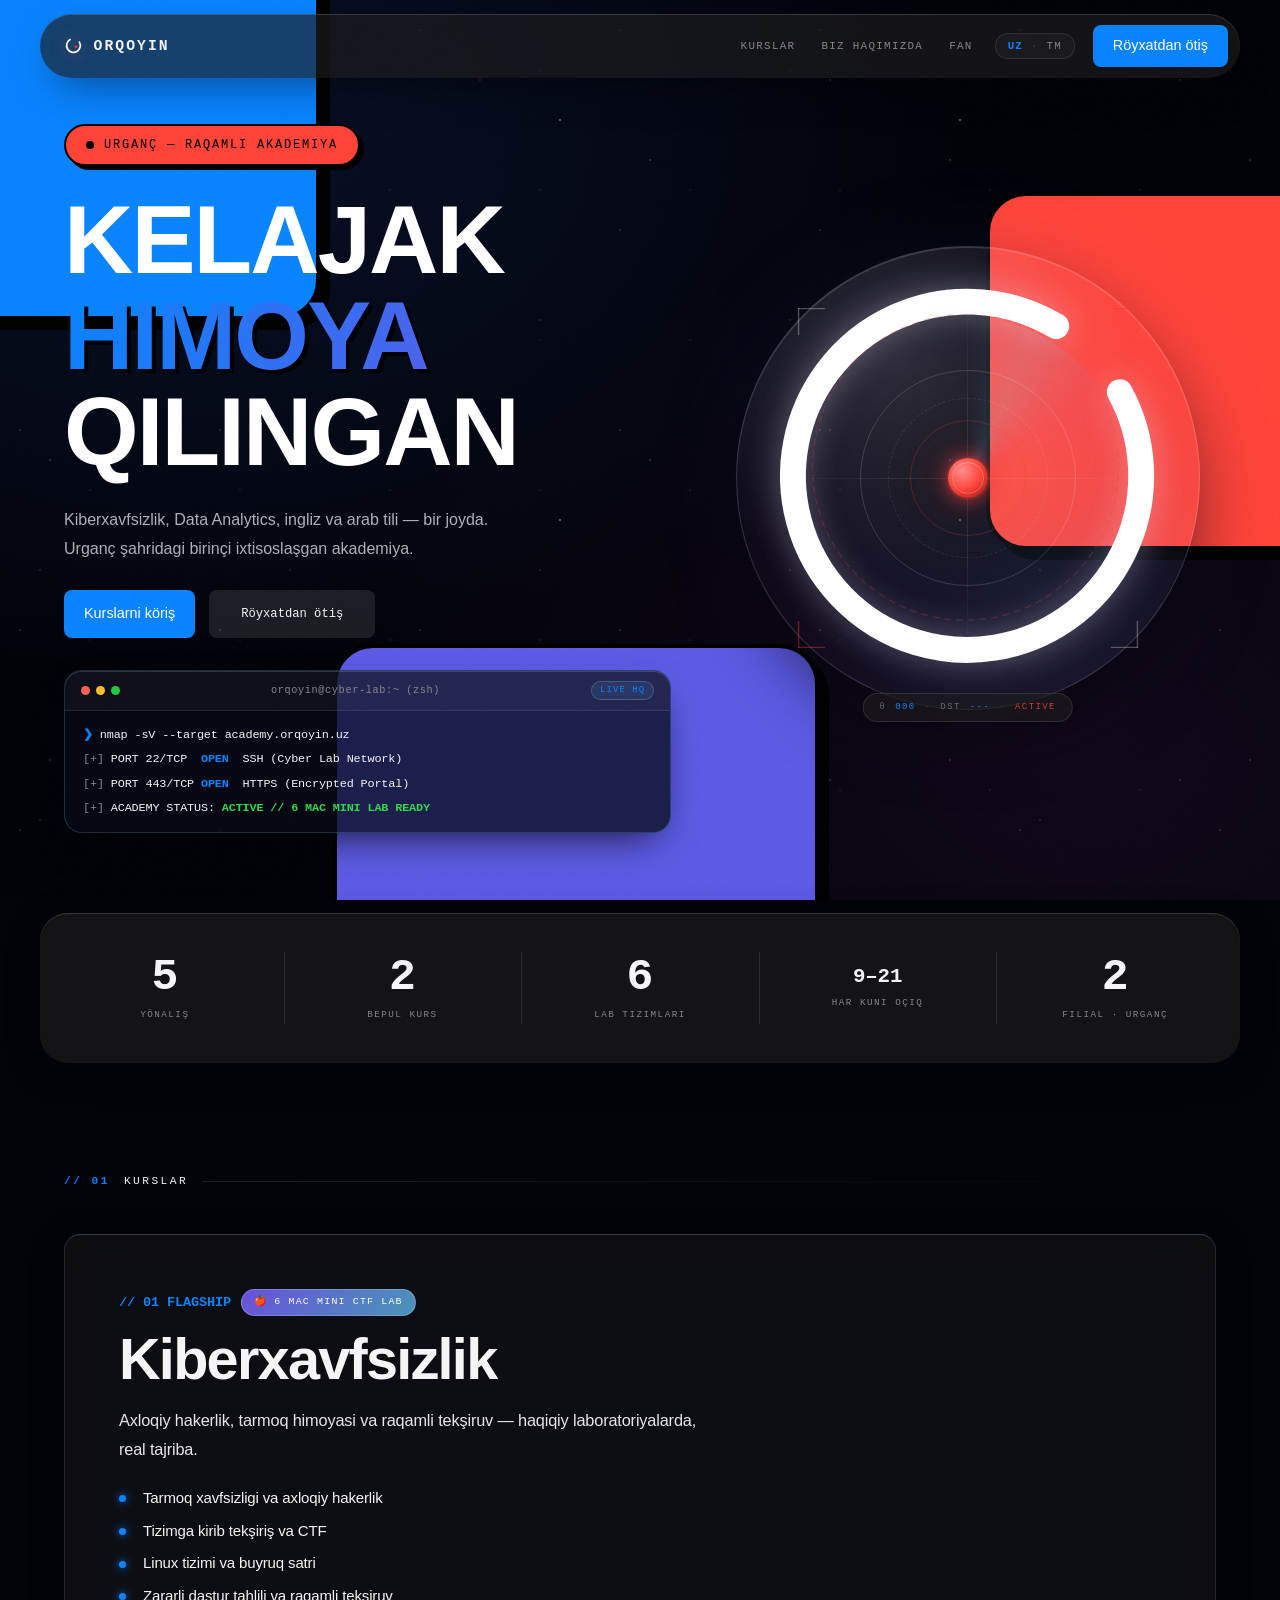
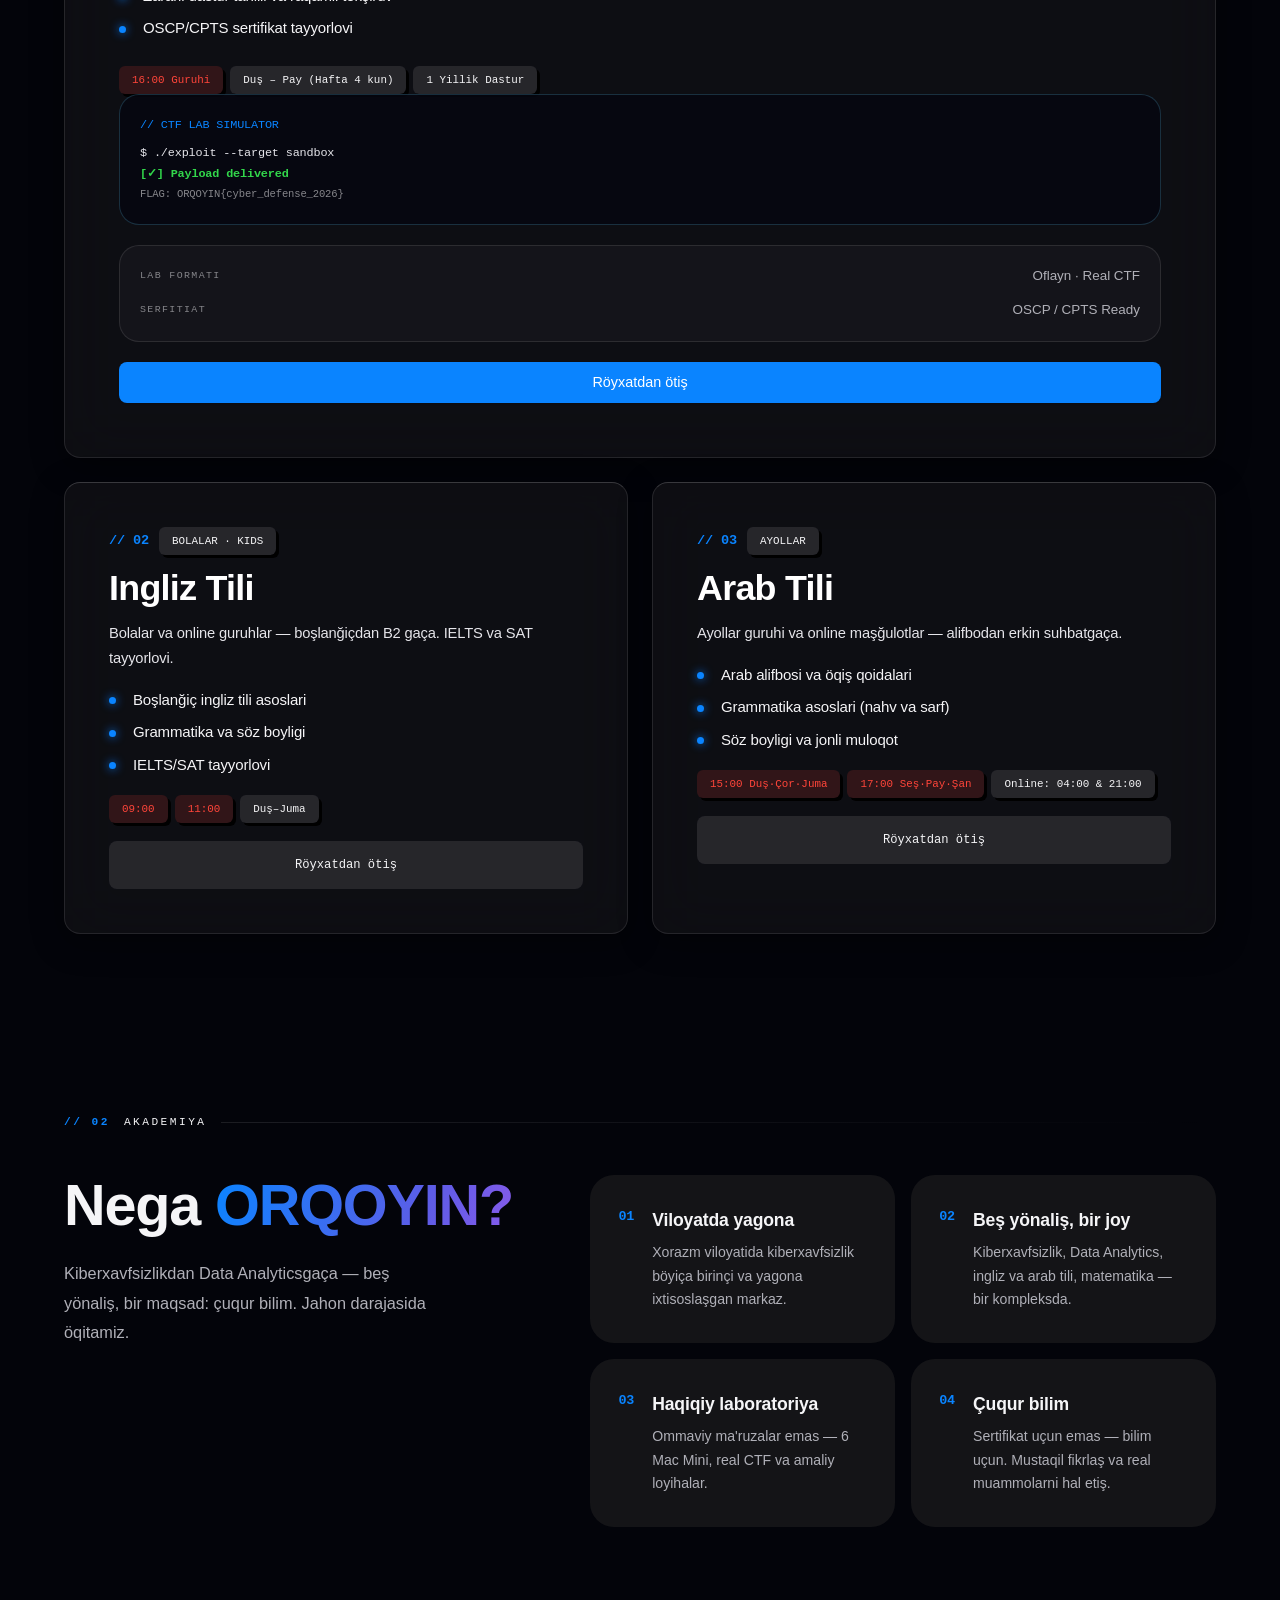
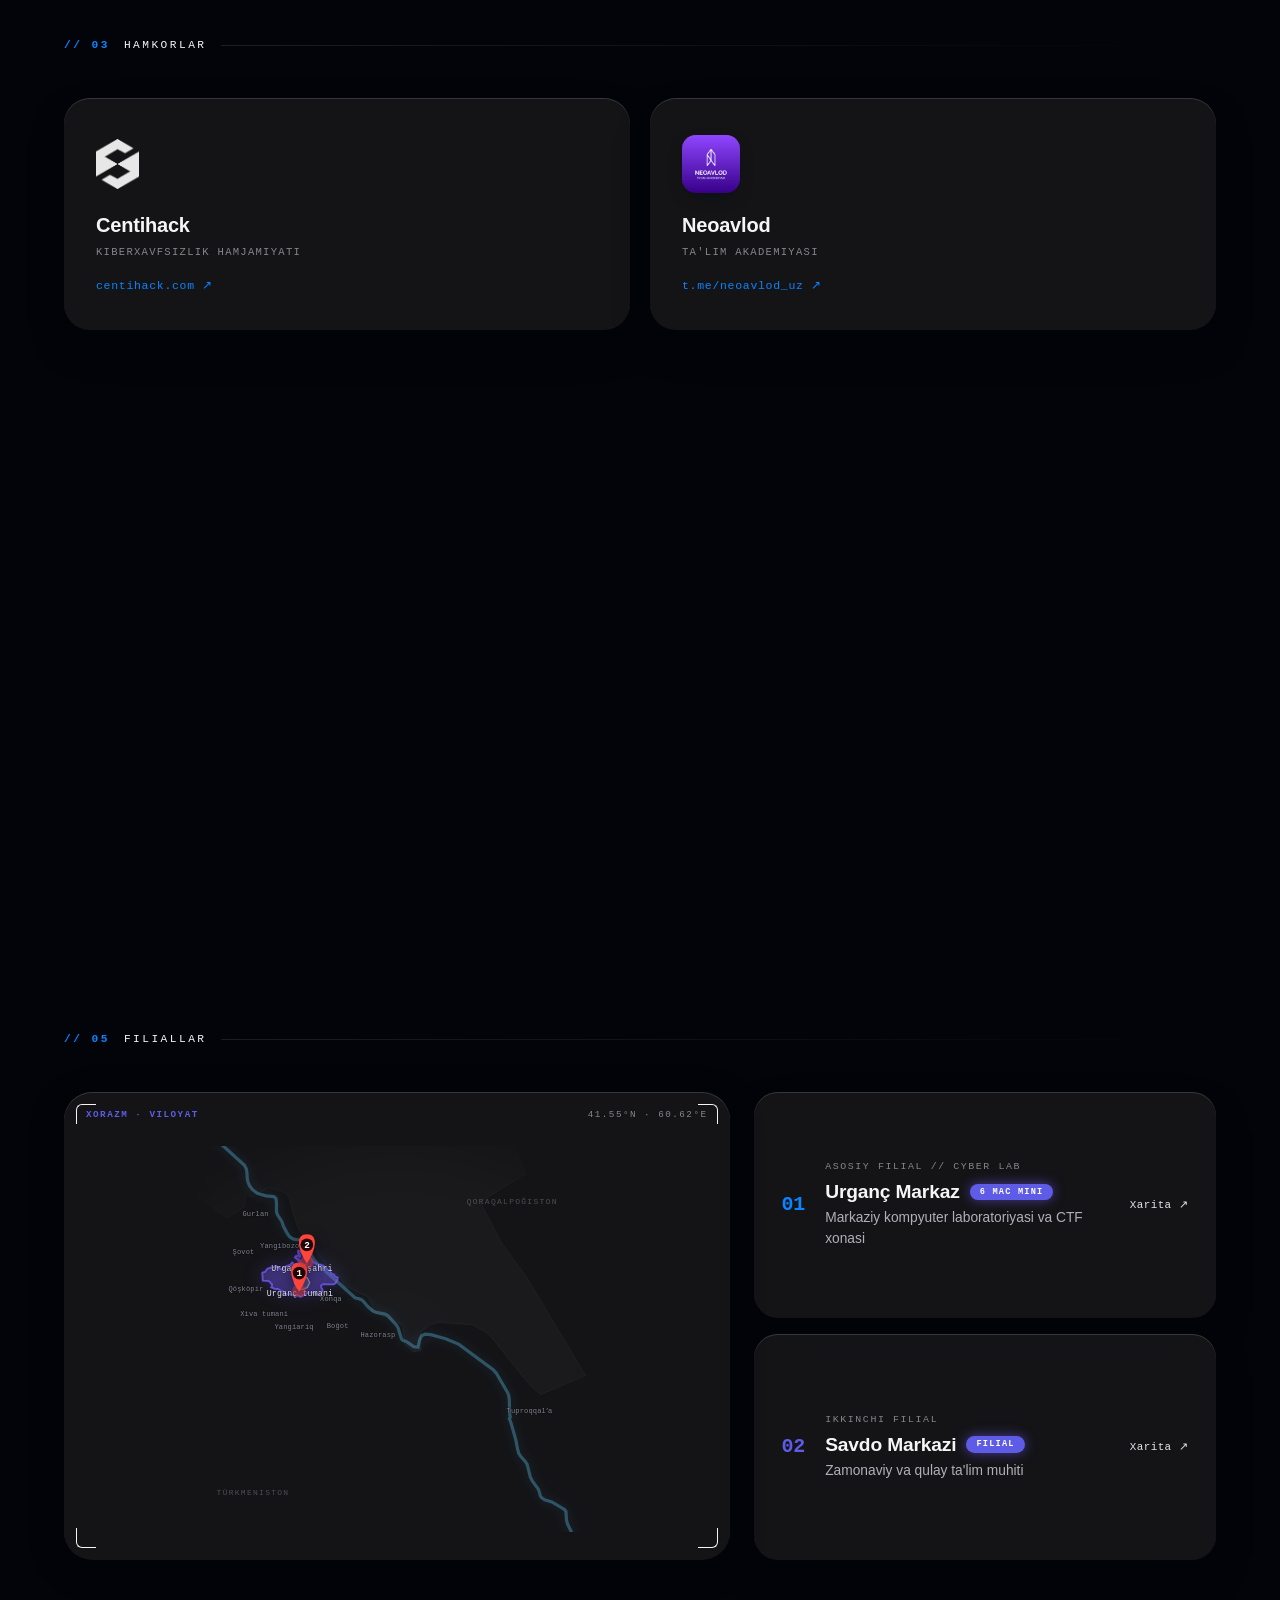
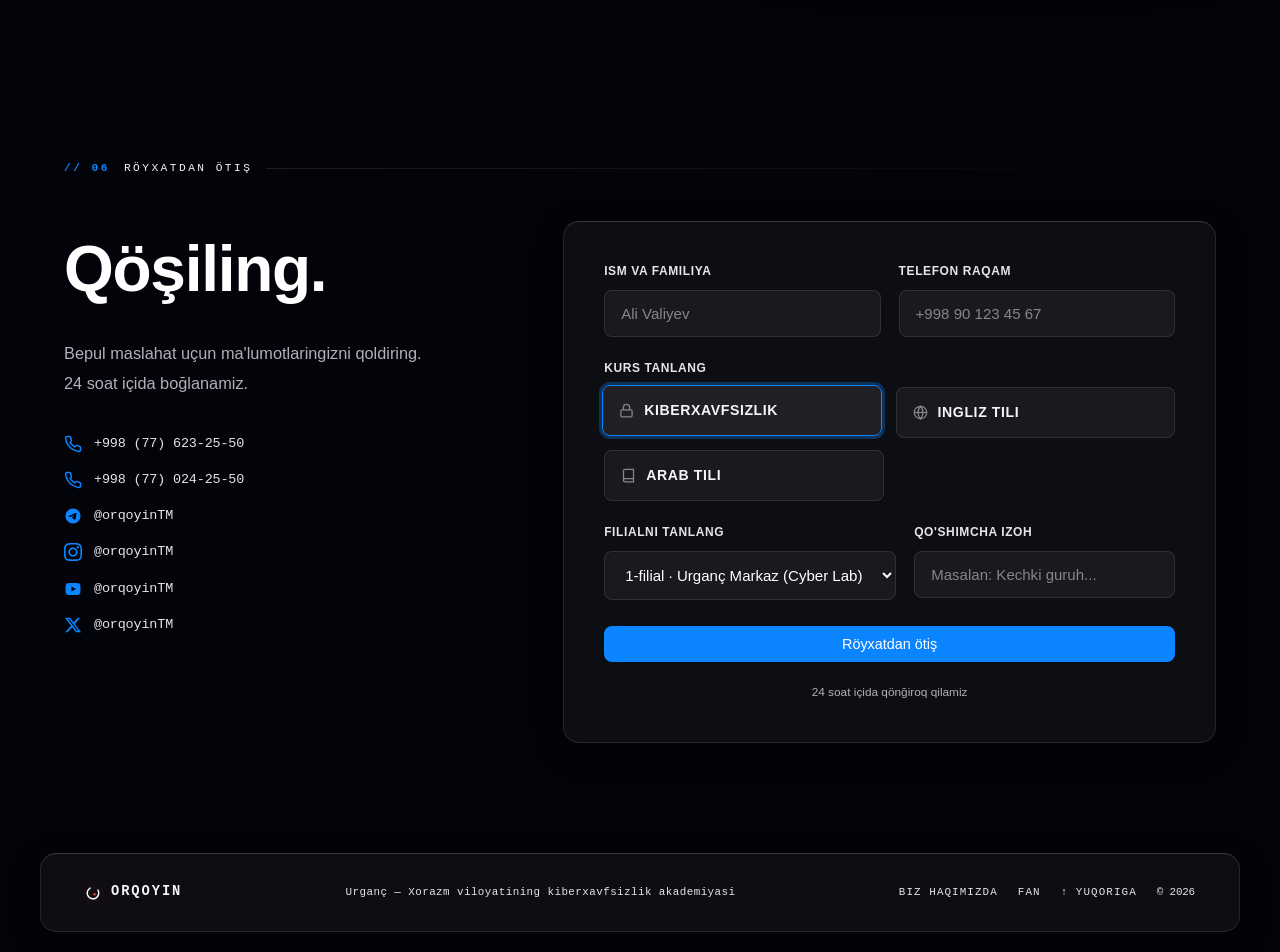
==== index.html @ 94c91b32 "feat(ui): add high-res real astronomy background, enhance global text contrast and glass opacity for" ====
<!DOCTYPE html>
<html lang="uz" data-lang="uz">
<head>
    <meta charset="UTF-8">
    <meta name="viewport" content="width=device-width, initial-scale=1.0">
    <title>ORQOYIN — Urganç Akademiyasi: Kiberxavfsizlik, Ingliz & Arab tili</title>
    <meta name="description" content="Kiberxavfsizlik, ingliz va arab tili — Urganç şahridagi birinçi ixtisoslaşgan akademiya.">
    <meta name="theme-color" content="#050711">
    <meta property="og:title" content="ORQOYIN — Urganç Akademiyasi">
    <meta property="og:description" content="Kiberxavfsizlik, ingliz va arab tili — bir joyda.">
    <meta property="og:type" content="website">
    <link rel="icon" href="favicon.svg?v=20260718" type="image/svg+xml">
    <link rel="preconnect" href="https://fonts.googleapis.com">
    <link rel="preconnect" href="https://fonts.gstatic.com" crossorigin>
    <link href="https://fonts.googleapis.com/css2?family=Space+Grotesk:wght@300;400;500;600;700;800&family=Space+Mono:wght@400;700&display=swap" rel="stylesheet">
    <link rel="stylesheet" href="style.css?v=1787833230">
</head>
<body>

<!-- AURORA & CYBER LIGHT FIELD -->
<div class="aurora" aria-hidden="true">
    <span class="au1"></span><span class="au2"></span><span class="au3"></span>
</div>
<div class="aura-mouse" id="aura-mouse" aria-hidden="true"></div>

<!-- GRAIN -->
<svg class="grain" aria-hidden="true">
    <filter id="gf"><feTurbulence type="fractalNoise" baseFrequency="0.68" numOctaves="3" stitchTiles="stitch"/><feColorMatrix type="saturate" values="0"/></filter>
    <rect width="100%" height="100%" filter="url(#gf)" opacity="0.022"/>
</svg>

<!-- CURSOR -->
<div class="cur" id="cur" aria-hidden="true"></div>
<div class="cur-ring" id="cur-ring" aria-hidden="true"></div>

<!-- NAV -->
<header class="nav" id="nav">
    <a href="#top" class="logo" aria-label="ORQOYIN">
        <img class="logo-mark" src="logo.svg?v=20260718" width="19" height="19" alt="" aria-hidden="true">
        <span>ORQOYIN</span>
    </a>
    <div class="nav-end">
        <a href="#courses" class="nav-sci" data-i18n="nav_courses">Kurslar</a>
        <a href="/about/" class="nav-sci" data-i18n="nav_about_page">Biz haqimizda</a>
        <a href="/science/" class="nav-sci" data-i18n="nav_science">Fan</a>
        <button class="lang-btn" id="lang-toggle" aria-label="Til">
            <span class="lang-opt" data-l="uz">UZ</span>
            <span class="lang-sep">·</span>
            <span class="lang-opt" data-l="tm">TM</span>
        </button>
        <a href="#contact" class="nav-reg" data-i18n="nav_register">Röyxatdan ötiş</a>
        <button class="burger" id="burger" aria-label="Menu" aria-expanded="false">
            <span></span><span></span>
        </button>
    </div>
</header>

<!-- MOBILE MENU -->
<div class="mob-menu" id="mobile-menu" aria-hidden="true">
    <div class="mm-lang">
        <button class="mm-lang-btn" data-l="uz">Özbek</button>
        <button class="mm-lang-btn" data-l="tm">Türkmen</button>
    </div>
    <a href="#courses" class="mm-link" data-i18n="nav_courses">Kurslar</a>
    <a href="#about"   class="mm-link" data-i18n="nav_about">Akademiya</a>
    <a href="/about/"  class="mm-link" data-i18n="nav_about_page">Biz haqimizda</a>
    <a href="/science/" class="mm-link mm-sci" data-i18n="nav_science">Fan</a>
    <a href="#contact" class="mm-link mm-cta" data-i18n="nav_register">Röyxatdan ötiş</a>
</div>

<!-- ═══ HERO ═════════════════════════════════════════════════ -->
<section class="hero" id="top">

    <div class="hero-text">
        <p class="hero-eyebrow" data-i18n="hero_badge">OFFENSIVE SECURITY ACADEMY // CYBER HQ</p>
        <h1 class="hero-title">
            <span class="ht scramble" data-final-uz="KELAJAK"  data-final-tm="GELJEK">KELAJAK</span>
            <span class="ht ht-amber scramble" data-final-uz="HIMOYA" data-final-tm="GORAGLY">HIMOYA</span>
            <span class="ht scramble" data-final-uz="QILINGAN" data-final-tm="BOLSUN">QILINGAN</span>
        </h1>
        <p class="hero-sub" data-i18n="hero_sub">Kiberxavfsizlik, ingliz va arab tili — bir joyda.<br>Urganç şahridagi birinçi ixtisoslaşgan akademiya.</p>
        <div class="hero-btns">
            <a href="#courses" class="btn-amber" data-i18n="hero_btn_courses">Kurslarni köriş</a>
            <a href="#contact" class="btn-ghost" data-i18n="nav_register">Röyxat</a>
        </div>

        <!-- LIVE TERMINAL PREVIEW -->
        <div class="hero-terminal">
            <div class="term-header">
                <div class="term-dots"><span></span><span></span><span></span></div>
                <span class="term-title">orqoyin@cyber-lab:~ (zsh)</span>
                <span class="term-badge">LIVE HQ</span>
            </div>
            <div class="term-body mono">
                <p class="term-line"><span class="t-prompt">❯</span> nmap -sV --target academy.orqoyin.uz</p>
                <p class="term-res"><span class="t-dim">[+]</span> PORT 22/TCP  &nbsp;<span class="t-cyan">OPEN</span> &nbsp;SSH (Cyber Lab Network)</p>
                <p class="term-res"><span class="t-dim">[+]</span> PORT 443/TCP <span class="t-cyan">OPEN</span> &nbsp;HTTPS (Encrypted Portal)</p>
                <p class="term-res"><span class="t-dim">[+]</span> ACADEMY STATUS: <span class="t-green">ACTIVE // 6 MAC MINI LAB READY</span></p>
            </div>
        </div>
    </div>

    <div class="hero-eye-wrap">
        <div class="eye-haze"></div>
        <div class="eye" id="eye">
            <div class="eye-lens" aria-hidden="true"></div>
            <div class="eye-scan"></div>
            <div class="eye-iris eye-i1"></div>
            <div class="eye-iris eye-i2"></div>
            <div class="eye-iris eye-i3"></div>
            <div class="eye-ch-h"></div>
            <div class="eye-ch-v"></div>
            <div class="eye-pupil" id="eye-pupil"></div>
            <svg class="eye-svg" viewBox="0 0 340 340" fill="none" aria-hidden="true">
                <circle cx="170" cy="170" r="163" stroke="rgba(245,241,232,0.025)" stroke-width="1" stroke-dasharray="2 8"/>
                <!-- Main ORQOYIN arc — 300°, gap upper-right -->
                <path d="M 299 97 A 148 148 0 1 1 245 41"
                      stroke="white" stroke-width="22" stroke-linecap="round"
                      class="eye-arc"/>
                <!-- inner echo -->
                <path d="M 287 109 A 130 130 0 1 1 234 49"
                      stroke="rgba(232,64,64,0.28)" stroke-width="1"
                      stroke-dasharray="5 5" stroke-linecap="round"/>
                <!-- HUD corners -->
                <polyline points="26,26 26,48"   stroke="rgba(245,241,232,0.3)" stroke-width="1.2" stroke-linecap="round"/>
                <polyline points="26,26 48,26"   stroke="rgba(245,241,232,0.3)" stroke-width="1.2" stroke-linecap="round"/>
                <polyline points="314,26 314,48"  stroke="rgba(232,64,64,0.4)" stroke-width="1.2" stroke-linecap="round"/>
                <polyline points="292,26 314,26"  stroke="rgba(232,64,64,0.4)" stroke-width="1.2" stroke-linecap="round"/>
                <polyline points="26,314 26,292"  stroke="rgba(232,64,64,0.4)" stroke-width="1.2" stroke-linecap="round"/>
                <polyline points="26,314 48,314"  stroke="rgba(232,64,64,0.4)" stroke-width="1.2" stroke-linecap="round"/>
                <polyline points="314,314 314,292" stroke="rgba(245,241,232,0.3)" stroke-width="1.2" stroke-linecap="round"/>
                <polyline points="292,314 314,314" stroke="rgba(245,241,232,0.3)" stroke-width="1.2" stroke-linecap="round"/>
            </svg>
            <div class="eye-hud">
                <span class="hk">θ</span><span class="hv" id="eye-angle">000</span>
                <span class="hs">·</span>
                <span class="hk">DST</span><span class="hv" id="eye-dist">---</span>
                <span class="hs">·</span>
                <span class="hactive">ACTIVE</span>
            </div>
        </div>
    </div>

</section>

<!-- ═══ STATS ══════════════════════════════════════════════════ -->
<div class="stats-bar">
    <div class="stat-item"><span class="sv" data-count="5">5</span><span class="sl" data-i18n="stat_directions">Yönaliş</span></div>
    <div class="stat-item"><span class="sv" data-count="2">2</span><span class="sl" data-i18n="stat_free">Bepul kurs</span></div>
    <div class="stat-item"><span class="sv" data-count="6">6</span><span class="sl">Lab Tizimlari</span></div>
    <div class="stat-item"><span class="sv sv-sm">9–21</span><span class="sl" data-i18n="stat_hours">Har kuni oçiq</span></div>
    <div class="stat-item"><span class="sv" data-count="2">2</span><span class="sl" data-i18n="stat_branches">Filial · Urganç</span></div>
</div>

<!-- ═══ BENTO COURSES MATRIX ═══════════════════════════════════ -->
<section class="courses" id="courses">
    <div class="sec-label"><span class="mono">// 01</span><span data-i18n="nav_courses">KURSLAR MATRITSASI</span></div>

    <div class="bento-courses-grid">

        <!-- 01 FLAGSHIP CYBERSECURITY -->
        <div class="bento-flagship reveal">
            <div class="bento-main">
                <div class="bento-tag-row">
                    <span class="bento-num">// 01 FLAGSHIP</span>
                    <span class="bento-badge-lab">🍎 6 MAC MINI CTF LAB</span>
                </div>
                <h2 class="bento-title" data-i18n="cyber_title">Kiberxavfsizlik</h2>
                <p class="bento-desc" data-i18n="cyber_desc">Axloqiy hakerlik, tarmoq himoyasi va raqamli tekşiruv — haqiqiy laboratoriyalarda, real tajriba va CTF.</p>
                <ul class="bento-list">
                    <li data-i18n="cyber_t1">Tarmoq xavfsizligi va axloqiy hakerlik (Ethical Hacking)</li>
                    <li data-i18n="cyber_t2">Tizimga kirib tekşiriş va CTF musobaqalari</li>
                    <li data-i18n="cyber_t3">Linux tizimi, Bash scripting va buyruq satri</li>
                    <li data-i18n="cyber_t4">Zararli dastur tahlili va raqamli tekşiruv</li>
                    <li data-i18n="cyber_t5">OSCP / CPTS xalqaro sertifikat tayyorlovi</li>
                </ul>
                <div class="chips">
                    <span class="chip chip-hot">16:00 Guruhi</span>
                    <span class="chip">Duş – Pay (Hafta 4 kun)</span>
                    <span class="chip">1 Yillik Dastur</span>
                </div>
            </div>

            <div class="bento-side-panel">
                <div class="bento-terminal-box">
                    <p style="color:var(--c1);margin-bottom:6px;">// CTF LAB SIMULATOR</p>
                    <p style="color:var(--t2);">$ ./exploit --target sandbox</p>
                    <p style="color:var(--green); font-weight:700;">[✓] Payload delivered</p>
                    <p style="color:var(--t3); font-size:.66rem;">FLAG: ORQOYIN{cyber_defense_2026}</p>
                </div>
                <div class="bento-meta-strip">
                    <div class="bento-meta-item">
                        <span class="bento-meta-k">LAB FORMATI</span>
                        <span class="bento-meta-v">Oflayn · Real CTF</span>
                    </div>
                    <div class="bento-meta-item">
                        <span class="bento-meta-k">SERFITIAT</span>
                        <span class="bento-meta-v">OSCP / CPTS Ready</span>
                    </div>
                </div>
                <a href="#contact" class="btn-amber" style="width:100%;" data-i18n="nav_register">Kiberxavfsizlikka yozilish</a>
            </div>
        </div>

        <!-- 02 ENGLISH -->
        <div class="bento-card-6 reveal" data-d="2">
            <div>
                <div class="bento-tag-row">
                    <span class="bento-num">// 02</span>
                    <span class="chip" data-i18n="eng_kids_label">KIDS & ONLINE</span>
                </div>
                <h3 class="bento-card-title" data-i18n="eng_title">Ingliz Tili</h3>
                <p class="bento-card-desc" data-i18n="eng_desc">Bolalar va online guruhlar — boşlanğiçdan B2 gaça. IELTS va SAT tayyorlovi.</p>
                <ul class="bento-list" style="margin-bottom:18px;">
                    <li data-i18n="eng_t1">Boşlanğiç ingliz tili asoslari</li>
                    <li data-i18n="eng_t2">Grammatika va faol söz boyligi</li>
                    <li data-i18n="eng_t5">IELTS / SAT xalqaro imtihonlari</li>
                </ul>
            </div>
            <div>
                <div class="chips" style="margin-bottom:18px;">
                    <span class="chip chip-hot">09:00</span>
                    <span class="chip chip-hot">11:00</span>
                    <span class="chip">Duş–Juma</span>
                </div>
                <a href="#contact" class="btn-ghost" style="width:100%; justify-content:center;" data-i18n="nav_register">Röyxatdan ötiş</a>
            </div>
        </div>

        <!-- 03 ARABIC -->
        <div class="bento-card-6 reveal" data-d="3">
            <div>
                <div class="bento-tag-row">
                    <span class="bento-num">// 03</span>
                    <span class="chip" data-i18n="arab_women_label">AYOLLAR & ONLINE</span>
                </div>
                <h3 class="bento-card-title" data-i18n="arab_title">Arab Tili</h3>
                <p class="bento-card-desc" data-i18n="arab_desc">Ayollar guruhi va online maşğulotlar — alifbodan erkin suhbatgaça.</p>
                <ul class="bento-list" style="margin-bottom:18px;">
                    <li data-i18n="arab_t1">Arab alifbosi va tajvid qoidalari</li>
                    <li data-i18n="arab_t2">Grammatika asoslari (Nahv va Sarf)</li>
                    <li data-i18n="arab_t3">Söz boyligi va jonli muloqot</li>
                </ul>
            </div>
            <div>
                <div class="chips" style="margin-bottom:18px;">
                    <span class="chip chip-hot">15:00 Duş·Çor·Juma</span>
                    <span class="chip chip-hot">17:00 Seş·Pay·Şan</span>
                    <span class="chip">Online: 04:00 & 21:00</span>
                </div>
                <a href="#contact" class="btn-ghost" style="width:100%; justify-content:center;" data-i18n="nav_register">Röyxatdan ötiş</a>
            </div>
        </div>

        
</section>

<!-- ═══ WHY ═══════════════════════════════════════════════════ -->
<section class="why" id="about">
    <div class="sec-label"><span class="mono">// 02</span><span data-i18n="nav_about">AKADEMIYA VA USTUNLIKLAR</span></div>
    <div class="why-inner">
        <div class="why-left reveal">
            <p class="why-stmt"><span data-i18n="why_title">Nega</span> <span class="amber-t">ORQOYIN?</span></p>
            <p class="why-desc" data-i18n="why_desc">Amaliy kiberxavfsizlik, xorijiy tillar va matematika. Haqiqiy bilim va natijaga yo'naltirilgan akademiya.</p>
        </div>
        <div class="why-right">
            <div class="why-item reveal"><span class="wi-n mono">01</span><div><p class="wi-t" data-i18n="reason1_title">Viloyatda yagona</p><p class="wi-d" data-i18n="reason1_desc">Xorazm viloyatida kiberxavfsizlik böyiça birinçi va yagona ixtisoslaşgan markaz.</p></div></div>
            <div class="why-item reveal" data-d="2"><span class="wi-n mono">02</span><div><p class="wi-t" data-i18n="reason2_title">To'rt yo'nalish, bir joy</p><p class="wi-d" data-i18n="reason2_desc">Kiberxavfsizlik, ingliz va arab tili, matematika — bir kompleksda.</p></div></div>
            <div class="why-item reveal" data-d="3"><span class="wi-n mono">03</span><div><p class="wi-t" data-i18n="reason3_title">Haqiqiy laboratoriya</p><p class="wi-d" data-i18n="reason3_desc">Quruq nazariya emas — real CTF va amaliy laboratoriyalar asosidagi o'quv dasturi.</p></div></div>
            <div class="why-item reveal" data-d="4"><span class="wi-n mono">04</span><div><p class="wi-t" data-i18n="reason4_title">Çuqur bilim</p><p class="wi-d" data-i18n="reason4_desc">Sertifikat uçun emas — bilim uçun. Mustaqil fikrlaş va real muammolarni hal etiş.</p></div></div>
        </div>
    </div>
</section>

<!-- ═══ PARTNERS (HAAD REMOVED) ════════════════════════════════ -->
<section class="partners" id="partners">
    <div class="sec-label"><span class="mono">// 03</span><span data-i18n="partners_label">HAMKORLAR</span></div>
    <div class="pt-grid">
        <a class="pt-card reveal" href="https://centihack.com" target="_blank" rel="noopener">
            <div class="pt-logo"><img class="mono-mark" src="/partners/centihack.png?v=20260718" alt="Centihack" width="140" height="58" loading="lazy"></div>
            <div><p class="pt-name">Centihack</p><p class="pt-role" data-i18n="pt_centihack">Kiberxavfsizlik hamjamiyati</p></div>
            <span class="pt-link mono">centihack.com&nbsp;↗</span>
        </a>
        <a class="pt-card reveal" data-d="2" href="https://t.me/neoavlod_uz" target="_blank" rel="noopener">
            <div class="pt-logo"><img class="avatar" src="/partners/neoavlod.jpg?v=20260718" alt="Neoavlod" width="58" height="58" loading="lazy"></div>
            <div><p class="pt-name">Neoavlod</p><p class="pt-role" data-i18n="pt_neoavlod">Ta'lim akademiyasi</p></div>
            <span class="pt-link mono">t.me/neoavlod_uz&nbsp;↗</span>
        </a>
        <a class="pt-card reveal" data-d="3" href="https://osec.uz" target="_blank" rel="noopener">
            <div class="pt-logo"><div style="font-size: 24px; font-weight: 800; color: var(--accent); letter-spacing: -0.5px;">OSEC</div></div>
            <div><p class="pt-name">OSEC</p><p class="pt-role">Kiberxavfsizlik markazi</p></div>
            <span class="pt-link mono">osec.uz&nbsp;↗</span>
        </a>
    </div>
</section>



<!-- ═══ CTA ══════════════════════════════════════════════════ -->
<div class="cta-strip reveal">
    <div>
        <p class="cta-eye mono" data-i18n="cta_sub">Birinçi qadam eng muhim</p>
        <h2 class="cta-title" data-i18n="cta_title">Tayyormisiz?</h2>
        <p class="cta-note mono" data-i18n="cta_note">Joylar çeklangan. Hoziroq röyxatdan öting.</p>
    </div>
    <a href="#contact" class="btn-amber cta-btn" data-i18n="nav_register">Röyxatdan ötiş</a>
</div>

<!-- ═══ BRANCHES ═══════════════════════════════════════════════ -->
<section class="branches" id="branches">
    <div class="sec-label"><span class="mono">// 05</span><span data-i18n="branches_label">FILIALLAR</span></div>
    <div class="br-inner">
        <div class="br-map reveal">
            <span class="hud-c tl"></span><span class="hud-c tr"></span><span class="hud-c bl"></span><span class="hud-c br"></span>
            <div class="br-map-head">
                <span class="mono br-map-title">XORAZM · VILOYAT</span>
                <span class="mono br-map-coord">41.55°N · 60.62°E</span>
            </div>
            <svg class="kh-map" viewBox="0 0 360 290" fill="none" xmlns="http://www.w3.org/2000/svg" xmlns:xlink="http://www.w3.org/1999/xlink" role="img" aria-label="Xorazm — filiallar">
            <defs><radialGradient id="fmain" cx="50%" cy="50%" r="62%"><stop offset="0%" stop-color="#fff" stop-opacity="1"/><stop offset="66%" stop-color="#fff" stop-opacity=".8"/><stop offset="100%" stop-color="#fff" stop-opacity="0"/></radialGradient><mask id="mmain"><rect width="360" height="290" fill="url(#fmain)"/></mask><clipPath id="cmain"><rect width="360" height="290"/></clipPath></defs>
            <g clip-path="url(#cmain)">
            <g class="kh-nb-g" mask="url(#mmain)">
            <path class="kh-nb" d="M197.9,153.6L192.2,154.3L185.7,148.6L184.4,134.8L160.8,123.3L161.4,119.4L157.6,112.8L140.1,104.5L138.2,99.2L128.9,91.8L120.0,80.4L117.6,71.8L110.6,68.6L105.1,60.9L99.1,38.4L95.2,34.9L83.4,31.1L71.9,38.2L66.6,37.0L65.5,45.6L52.9,54.0L30.7,38.3L30.7,35.4L39.1,33.8L36.3,18.6L33.1,13.0L41.6,9.7L41.1,4.3L31.6,0.3L24.3,-9.0L16.8,-12.6L12.8,-6.8L-0.7,-9.6L-31.5,-9.1L-47.3,-26.8L-46.2,-31.7L-54.9,-43.7L-58.8,-46.5L-66.3,-43.4L-74.5,-44.4L-84.1,-48.1L-121.2,-87.3L-122.1,-82.4L-119.9,-77.0L-126.0,-75.7L-124.3,-73.9L-124.7,-67.5L-126.7,-65.6L-140.4,-65.7L-161.2,-71.0L-175.7,-62.5L-175.3,-58.9L-157.9,-49.6L-146.6,-27.7L-146.2,-22.4L-136.0,-16.9L-133.3,-13.2L-134.6,-10.6L-146.9,-11.9L-148.9,-26.5L-155.9,-34.3L-168.0,-37.3L-178.6,-33.2L-183.2,-40.6L-187.7,-42.9L-195.7,-39.8L-197.4,-33.5L-202.8,-35.6L-204.1,-30.9L-199.1,-22.6L-200.8,-4.7L-202.1,-2.3L-210.3,-3.7L-209.8,7.5L-232.1,11.4L-248.0,7.6L-260.8,8.3L-280.5,19.8L-288.7,38.0L-293.0,42.8L-305.3,47.8L-309.3,53.1L-311.6,64.1L-311.1,84.3L-305.0,100.2L-302.6,123.1L-298.5,129.2L-289.8,129.3L-290.5,132.3L-299.8,137.8L-303.0,146.8L-422.6,138.4L-419.2,-425.0L-170.0,-499.7L-82.0,-479.5L-4.8,-425.9L142.2,-303.3L169.8,-290.8L181.5,-289.7L183.0,-292.2L266.1,-194.0L303.5,-191.7L311.8,-179.9L336.0,-169.9L336.2,-166.0L320.7,-140.0L270.3,-61.0L265.6,-31.4L265.3,-6.7L276.4,21.0L242.5,41.8L257.8,71.7L276.4,97.1L321.5,172.2L287.8,186.5L279.4,179.2L249.0,141.1L236.8,134.1L211.1,132.4L204.2,134.6L197.9,139.4L198.0,152.1Z"/>
            </g>
            <text class="kh-nb-l" x="266.4" y="43.6" text-anchor="middle">QORAQALPOĞISTON</text>
            <text class="kh-nb-l" x="72.0" y="261.4" text-anchor="middle">TÜRKMENISTON</text>
            <path class="kh-river" d="M318.1,338.3L316.9,334.2L314.9,325.6L314.6,322.1L315.0,318.8L316.0,316.1L316.6,313.3L316.2,310.1L312.7,302.2L312.2,299.1L312.1,295.1L311.7,292.0L310.7,289.3L307.8,283.2L307.1,280.4L306.7,274.0L305.6,272.6L296.1,267.0L290.7,265.4L288.2,263.5L287.4,262.1L286.5,258.7L285.8,257.2L281.6,251.4L280.0,248.2L277.6,238.8L276.3,236.7L272.6,232.5L271.3,230.5L270.4,227.2L269.1,220.3L265.4,207.4L264.2,204.4L265.0,203.3L264.5,201.0L264.2,190.2L263.8,187.1L262.8,184.6L254.4,170.3L252.1,167.8L226.5,148.8L216.5,144.5L205.3,141.5L201.1,141.1L198.5,142.3L196.9,145.5L195.8,150.9L192.6,150.5L187.2,146.7L184.3,145.7L183.3,144.6L180.8,136.4L179.4,134.2L173.3,127.4L171.1,126.1L164.5,124.8L161.9,123.8L158.3,120.6L154.2,115.9L152.9,115.1L151.4,114.5L148.5,113.8L121.3,89.3L117.6,85.1L114.7,79.8L112.7,73.9L111.4,71.4L109.6,70.3L104.1,70.2L101.7,69.5L99.7,68.2L98.1,66.2L94.9,60.4L93.6,56.5L90.5,51.8L89.6,49.4L89.6,42.5L89.2,39.3L87.6,38.0L81.9,37.4L76.2,35.9L74.9,35.2L71.5,32.6L69.5,30.0L68.3,27.4L67.7,24.5L67.5,20.6L67.0,17.2L65.6,14.5L42.5,-6.5L37.1,-9.7L32.9,-11.0L28.4,-14.5L25.9,-15.5L23.2,-15.3L18.4,-13.7L16.0,-13.3L13.0,-13.5L10.4,-14.1L-4.5,-21.8L-8.6,-24.7L-19.4,-39.1"/>
            <path class="kh-hx kh-on" fill-rule="evenodd" d="M129.5,93.6L130.6,95.0L130.9,95.5L131.3,96.1L132.2,96.1L133.1,96.6L133.1,97.5L135.6,98.7L135.3,100.5L133.9,102.8L133.4,103.2L133.1,103.4L132.4,103.7L131.2,103.8L126.0,103.6L124.8,103.7L124.1,103.8L123.8,104.0L123.5,104.2L123.3,104.5L123.2,104.9L123.1,105.2L123.2,105.9L123.4,106.5L123.8,107.0L124.1,107.5L124.2,108.1L124.1,108.4L123.9,109.1L123.1,110.6L122.6,111.1L122.3,111.2L121.5,111.4L121.1,111.4L120.3,111.3L119.6,111.1L118.5,110.6L117.8,110.3L117.0,110.1L116.2,110.0L113.6,109.9L107.8,113.2L106.8,112.8L106.0,112.1L105.0,111.7L104.5,111.7L104.1,112.8L102.3,112.1L101.8,111.4L101.2,111.6L99.7,111.3L98.1,111.3L96.7,111.0L96.6,111.0L95.9,110.9L95.0,110.5L94.6,109.2L93.2,108.7L92.2,108.0L90.8,107.4L90.0,107.1L89.2,107.3L88.2,107.2L87.6,106.8L87.0,106.5L86.0,106.3L85.6,106.1L86.1,105.3L86.3,104.3L86.2,103.6L85.7,103.5L85.7,103.4L84.7,101.9L84.0,101.4L81.8,101.2L79.3,101.0L79.1,97.4L79.0,95.0L81.3,94.3L81.9,93.1L82.5,92.3L83.1,91.9L85.1,91.3L87.1,90.9L87.4,90.8L87.7,90.8L88.1,90.6L88.2,90.6L88.3,90.5L88.5,90.4L88.7,90.3L89.5,90.6L89.8,90.2L93.7,92.7L94.1,92.0L94.2,92.1L94.8,91.1L99.1,89.2L99.8,89.5L100.4,89.6L100.5,88.4L101.4,87.4L102.0,87.8L102.4,89.0L103.1,90.1L103.8,90.7L105.7,90.2L106.3,90.0L106.7,90.3L108.5,90.2L109.0,90.3L110.5,91.4L110.9,90.9L110.4,90.1L111.6,88.9L110.2,88.8L109.4,89.4L108.9,89.1L108.0,88.3L107.7,87.2L107.2,87.0L107.2,86.3L106.5,85.6L106.1,86.3L105.3,84.8L105.0,84.9L104.1,84.2L103.4,83.4L104.2,82.5L104.4,82.8L104.5,82.9L105.2,82.4L105.2,82.4L106.3,81.7L106.9,83.1L107.4,82.7L106.9,81.3L106.8,80.9L105.8,80.2L105.8,78.4L105.9,78.3L108.9,79.9L112.5,82.0L113.1,82.2L113.2,82.2L113.8,82.2L116.5,86.3L117.2,87.0L119.2,88.2L120.9,88.7L121.6,89.2L123.1,88.9L123.7,89.4L125.0,89.6L125.2,90.7L127.3,91.9L128.4,93.1L129.5,93.6Z"/>
            <path class="kh-hx kh-on kh-city" d="M114.5,102.6L112.8,98.9L108.7,97.4L104.7,98.9L103.0,102.6L104.7,106.2L108.7,107.8L112.8,106.2Z"/>
            </g>
            <text class="kh-l" x="73.9" y="52.2" text-anchor="middle">Gurlan</text>
            <text class="kh-l" x="64.9" y="80.7" text-anchor="middle">Şovot</text>
            <text class="kh-l" x="93.7" y="76.8" text-anchor="middle">Yangibozor</text>
            <text class="kh-l" x="66.7" y="109.1" text-anchor="middle">Qöşköpir</text>
            <text class="kh-l kh-l-on" x="107.2" y="112.6" text-anchor="middle">Urganç tumani</text>
            <text class="kh-l" x="80.4" y="127.6" text-anchor="middle">Xiva tumani</text>
            <text class="kh-l" x="102.8" y="137.3" text-anchor="middle">Yangiariq</text>
            <text class="kh-l" x="135.5" y="136.2" text-anchor="middle">Boğot</text>
            <text class="kh-l" x="130.5" y="116.0" text-anchor="middle">Xonqa</text>
            <text class="kh-l" x="165.7" y="143.6" text-anchor="middle">Hazorasp</text>
            <text class="kh-l" x="279.4" y="200.3" text-anchor="middle">Tuproqqalʼa</text>
            <text class="kh-l kh-l-on kh-l-city" x="108.7" y="93.6" text-anchor="middle">Urganç şahri</text>
            <a class="kh-pinlink" xlink:href="https://maps.app.goo.gl/df6pieRZq7c63Wmv9" href="https://maps.app.goo.gl/df6pieRZq7c63Wmv9" target="_blank" rel="noopener" aria-label="Filial 1">
            <g class="kh-pin" transform="translate(106.6,108.3)"><circle class="kh-pulse" cx="0" cy="0" r="5"/><path class="kh-pin-body" d="M0,1 C -8,-11 -8,-21 0,-21 C 8,-21 8,-11 0,1 Z"/><circle class="kh-pin-hole" cx="0" cy="-13" r="4.8"/><text class="kh-pin-n" x="0" y="-10.8" text-anchor="middle">1</text></g></a>
            <a class="kh-pinlink" xlink:href="https://maps.app.goo.gl/RjgL6YTadvhFP4uGA" href="https://maps.app.goo.gl/RjgL6YTadvhFP4uGA" target="_blank" rel="noopener" aria-label="Filial 2">
            <g class="kh-pin" transform="translate(112.4,87.1)"><circle class="kh-pulse" cx="0" cy="0" r="5"/><path class="kh-pin-body" d="M0,1 C -8,-11 -8,-21 0,-21 C 8,-21 8,-11 0,1 Z"/><circle class="kh-pin-hole" cx="0" cy="-13" r="4.8"/><text class="kh-pin-n" x="0" y="-10.8" text-anchor="middle">2</text></g></a>
            </svg>
        </div>

        <div class="br-cards">
            <div class="br-card reveal">
                <span class="br-num mono">01</span>
                <div class="br-body">
                    <span class="br-tag mono">ASOSIY FILIAL // CYBER LAB</span>
                    <h3 class="br-name">Urganç Markaz <span class="br-badge mono">6 MAC MINI</span></h3>
                    <p class="br-sub">Markaziy kompyuter laboratoriyasi va CTF xonasi</p>
                </div>
                <a class="br-go mono" href="https://maps.app.goo.gl/df6pieRZq7c63Wmv9" target="_blank" rel="noopener">Xarita&nbsp;↗</a>
            </div>
            <div class="br-card reveal" data-d="2">
                <span class="br-num br-num-new mono">02</span>
                <div class="br-body">
                    <span class="br-tag mono">IKKINCHI FILIAL</span>
                    <h3 class="br-name">Savdo Markazi <span class="br-badge mono">FILIAL</span></h3>
                    <p class="br-sub">Zamonaviy va qulay ta'lim muhiti</p>
                </div>
                <a class="br-go mono" href="https://maps.app.goo.gl/RjgL6YTadvhFP4uGA" target="_blank" rel="noopener">Xarita&nbsp;↗</a>
            </div>
        </div>
    </div>
</section>

<!-- ═══ CONTACT ══════════════════════════════════════════════ -->
<section class="contact" id="contact">
    <div class="sec-label"><span class="mono">// 06</span><span data-i18n="nav_register">RO'YXATDAN O'TISH TERMINALI</span></div>
    <div class="contact-inner">
        <div class="contact-left reveal">
            <h2 class="contact-title" data-i18n="contact_title">Safimizga qöşiling</h2>
            <p class="contact-desc" data-i18n="contact_desc">Savollaringiz bormi yoki röyxatdan ötmoqçimisiz? Biz bilan boğlaning — har bir murojaatga tezda javob beramiz.</p>
            <div class="c-links">
                <a class="c-link" href="tel:+998776232550">
                    <svg width="18" height="18" viewBox="0 0 24 24" fill="none" stroke="currentColor" stroke-width="2"><path d="M22 16.92v3a2 2 0 0 1-2.18 2 19.79 19.79 0 0 1-8.63-3.07 19.5 19.5 0 0 1-6-6 19.79 19.79 0 0 1-3.07-8.67A2 2 0 0 1 4.11 2h3a2 2 0 0 1 2 1.72 12.84 12.84 0 0 0 .7 2.81 2 2 0 0 1-.45 2.11L8.09 9.91a16 16 0 0 0 6 6l1.27-1.27a2 2 0 0 1 2.11-.45 12.84 12.84 0 0 0 2.81.7A2 2 0 0 1 22 16.92z"/></svg>
                    <span>+998 (77) 623-25-50</span>
                </a>
                <a class="c-link" href="tel:+998770242550">
                    <svg width="18" height="18" viewBox="0 0 24 24" fill="none" stroke="currentColor" stroke-width="2"><path d="M22 16.92v3a2 2 0 0 1-2.18 2 19.79 19.79 0 0 1-8.63-3.07 19.5 19.5 0 0 1-6-6 19.79 19.79 0 0 1-3.07-8.67A2 2 0 0 1 4.11 2h3a2 2 0 0 1 2 1.72 12.84 12.84 0 0 0 .7 2.81 2 2 0 0 1-.45 2.11L8.09 9.91a16 16 0 0 0 6 6l1.27-1.27a2 2 0 0 1 2.11-.45 12.84 12.84 0 0 0 2.81.7A2 2 0 0 1 22 16.92z"/></svg>
                    <span>+998 (77) 024-25-50</span>
                </a>
                <a class="c-link" href="https://t.me/orqoyinTM" target="_blank" rel="noopener">
                    <svg width="18" height="18" viewBox="0 0 24 24" fill="currentColor"><path d="M12 2C6.48 2 2 6.48 2 12s4.48 10 10 10 10-4.48 10-10S17.52 2 12 2zm4.64 6.8c-.15 1.58-.8 5.42-1.13 7.19-.14.75-.42 1-.68 1.03-.58.05-1.02-.38-1.58-.75-.88-.58-1.38-.94-2.23-1.5-.99-.65-.35-1.01.22-1.59.15-.15 2.71-2.48 2.76-2.69a.2.2 0 0 0-.05-.18c-.06-.05-.14-.03-.21-.02-.09.02-1.49.95-4.22 2.79-.4.27-.76.41-1.08.4-.36-.01-1.04-.2-1.55-.37-.63-.2-1.12-.31-1.08-.66.02-.18.27-.36.75-.55 2.92-1.27 4.86-2.11 5.83-2.51 2.78-1.16 3.35-1.36 3.73-1.36.08 0 .27.02.39.12.1.08.13.19.14.27-.01.06.01.24 0 .38z"/></svg>
                    <span>@orqoyinTM</span>
                </a>
                <a class="c-link" href="https://instagram.com/orqoyinTM" target="_blank" rel="noopener">
                    <svg width="18" height="18" viewBox="0 0 24 24" fill="currentColor"><path d="M12 2.163c3.204 0 3.584.012 4.85.07 3.252.148 4.771 1.691 4.919 4.919.058 1.265.069 1.645.069 4.849 0 3.205-.012 3.584-.069 4.849-.149 3.225-1.664 4.771-4.919 4.919-1.266.058-1.644.07-4.85.07-3.204 0-3.584-.012-4.849-.07-3.26-.149-4.771-1.699-4.919-4.92-.058-1.265-.07-1.644-.07-4.849 0-3.204.013-3.583.07-4.849.149-3.227 1.664-4.771 4.919-4.919 1.266-.057 1.645-.069 4.849-.069zm0-2.163c-3.259 0-3.667.014-4.947.072-4.358.2-6.78 2.618-6.98 6.98-.059 1.281-.073 1.689-.073 4.948 0 3.259.014 3.668.072 4.948.2 4.358 2.618 6.78 6.98 6.98 1.281.058 1.689.072 4.948.072 3.259 0 3.668-.014 4.948-.072 4.354-.2 6.782-2.618 6.979-6.98.059-1.28.073-1.689.073-4.948 0-3.259-.014-3.667-.072-4.947-.196-4.354-2.617-6.78-6.979-6.98-1.281-.059-1.69-.073-4.949-.073zm0 5.838c-3.403 0-6.162 2.759-6.162 6.162s2.759 6.163 6.162 6.163 6.162-2.759 6.162-6.163c0-3.403-2.759-6.162-6.162-6.162zm0 10.162c-2.209 0-4-1.79-4-4 0-2.209 1.791-4 4-4s4 1.791 4 4c0 2.21-1.791 4-4 4zm6.406-11.845c-.796 0-1.441.645-1.441 1.44s.645 1.44 1.441 1.44c.795 0 1.439-.645 1.439-1.44s-.644-1.44-1.439-1.44z"/></svg>
                    <span>@orqoyinTM</span>
                </a>
                <a class="c-link" href="https://youtube.com/@orqoyinTM" target="_blank" rel="noopener">
                    <svg width="18" height="18" viewBox="0 0 24 24" fill="currentColor"><path d="M21.582,6.186c-0.23-0.86-0.908-1.538-1.768-1.768C18.254,4,12,4,12,4s-6.254,0-7.814,0.418 c-0.86,0.23-1.538,0.908-1.768,1.768C2,7.746,2,12,2,12s0,4.254,0.418,5.814c0.23,0.86,0.908,1.538,1.768,1.768 C5.746,20,12,20,12,20s6.254,0,7.814-0.418c0.86-0.23,1.538-0.908,1.768-1.768C22,16.254,22,12,22,12S22,7.746,21.582,6.186z M10,15.464V8.536L16,12L10,15.464z"/></svg>
                    <span>@orqoyinTM</span>
                </a>
                <a class="c-link" href="https://x.com/orqoyinTM" target="_blank" rel="noopener">
                    <svg width="18" height="18" viewBox="0 0 24 24" fill="currentColor"><path d="M18.244 2.25h3.308l-7.227 8.26 8.502 11.24H16.17l-5.214-6.817L4.99 21.75H1.68l7.73-8.835L1.254 2.25H8.08l4.713 6.231zm-1.161 17.52h1.833L7.084 4.126H5.117z"/></svg>
                    <span>@orqoyinTM</span>
                </a>
            </div>
        </div>

        <form class="reg-form reveal" id="reg-form" novalidate>
            <div class="fg-row">
                <div class="fg">
                    <label for="f-name" data-i18n="form_name">Ism va Familiya</label>
                    <input type="text" id="f-name" name="name" placeholder="Ali Valiyev" required autocomplete="name">
                </div>
                <div class="fg">
                    <label for="f-phone" data-i18n="form_phone">Telefon raqam</label>
                    <input type="tel" id="f-phone" name="phone" placeholder="+998 90 123 45 67" required autocomplete="tel">
                </div>
            </div>

            <div class="fg">
                <label data-i18n="form_course">Yönalişni tanlang</label>
                <div class="course-sel">
                    <label class="cs-opt">
                        <input type="radio" name="course" value="cyber" checked>
                        <span class="cs-card">
                            <svg width="15" height="15" viewBox="0 0 24 24" fill="none" stroke="currentColor" stroke-width="2"><rect x="3" y="11" width="18" height="11" rx="2" ry="2"/><path d="M7 11V7a5 5 0 0 1 10 0v4"/></svg>
                            <span data-i18n="cyber_title">Kiberxavfsizlik</span>
                        </span>
                    </label>
                    <label class="cs-opt">
                        <input type="radio" name="course" value="english">
                        <span class="cs-card">
                            <svg width="15" height="15" viewBox="0 0 24 24" fill="none" stroke="currentColor" stroke-width="2"><circle cx="12" cy="12" r="10"/><line x1="2" y1="12" x2="22" y2="12"/><path d="M12 2a15.3 15.3 0 0 1 4 10 15.3 15.3 0 0 1-4 10 15.3 15.3 0 0 1-4-10 15.3 15.3 0 0 1 4-10z"/></svg>
                            <span data-i18n="eng_title">Ingliz Tili</span>
                        </span>
                    </label>
                    <label class="cs-opt">
                        <input type="radio" name="course" value="arabic">
                        <span class="cs-card">
                            <svg width="15" height="15" viewBox="0 0 24 24" fill="none" stroke="currentColor" stroke-width="2"><path d="M4 19.5A2.5 2.5 0 0 1 6.5 17H20"/><path d="M6.5 2H20v20H6.5A2.5 2.5 0 0 1 4 19.5v-15A2.5 2.5 0 0 1 6.5 2z"/></svg>
                            <span data-i18n="arab_title">Arab Tili</span>
                        </span>
                    </label>
                    
                </div>
            </div>

            <div class="fg-row">
                <div class="fg">
                    <label for="f-branch" data-i18n="form_branch">Filial</label>
                    <select id="f-branch" name="branch">
                        <option value="1">1-filial · Urganç Markaz (Cyber Lab)</option>
                        <option value="2">2-filial · Savdo Markazi</option>
                    </select>
                </div>
                <div class="fg">
                    <label for="f-note">Qo'shimcha izoh</label>
                    <input type="text" id="f-note" name="note" placeholder="Masalan: Kechki guruh...">
                </div>
            </div>

            <input type="text" name="hp_field" class="hp-trap" tabindex="-1" autocomplete="off">

            <button type="submit" class="btn-amber btn-submit" id="btn-submit" data-i18n="nav_register">Röyxatdan ötiş</button>
            <p class="form-note" data-i18n="form_note">Ma'lumotlaringiz xavfsiz saqlanadi.</p>
        </form>
    </div>
</section>

<!-- ═══ FOOTER ════════════════════════════════════════════════ -->
<footer class="footer">
    <a href="/" class="foot-logo">
        <img class="logo-mark" src="logo.svg?v=20260718" width="16" height="16" alt="" aria-hidden="true">
        ORQOYIN
    </a>
    <p class="foot-tag mono" data-i18n="footer_tagline">Urganç — Xorazm viloyatining kiberxavfsizlik akademiyasi</p>
    <div class="foot-links">
        <a href="/about/" class="foot-link" data-i18n="nav_about_page">Biz haqimizda</a>
        <a href="/science/" class="foot-link">Fan</a>
        <a href="#top" class="foot-link">↑ Yuqoriga</a>
        <p class="foot-copy mono">© 2026</p>
    </div>
</footer>

<div class="toast" id="toast" role="status" aria-live="polite">
    <svg width="18" height="18" viewBox="0 0 24 24" fill="none" stroke="currentColor" stroke-width="2"><path d="M22 11.08V12a10 10 0 1 1-5.93-9.14"/><polyline points="22 4 12 14.01 9 11.01"/></svg>
    <span id="toast-msg">Muvaffaqiyatli yuborildi!</span>
</div>

<script src="script.js?v=1787833230" defer></script>
</body>
</html>
---- style.css ----
/* ═══════════════════════════════════════════════════════════
   ORQOYIN — "LIQUID GLASS 2.0 × CYBER COMMAND"
   High-craft liquid frosted glass · Specular rim lighting
   Bento matrix · Kinetic typography · Holographic telemetry
   Everything refracts. The crimson anchor dot remains.
═══════════════════════════════════════════════════════════ */

:root {
    --bg:      #03040A;
    --bg2:     rgba(30, 30, 32, 0.6);
    --surf:    rgba(40, 40, 42, 0.7);

    --c1: #0A84FF;       /* macOS Blue */
    --c2: #5E5CE6;       /* macOS Indigo */
    --c3: #FF453A;       /* macOS Red */
    --red: #FF453A;      
    --green: #32D74B;    
    --amber: #FF9F0A;    

    --t1: #F5F5F7;       /* macOS Primary Text */
    --t2: #E5E5EA;       /* macOS Secondary Text */
    --t3: #86868B;       /* macOS Tertiary Text */

    --glass:   rgba(30, 30, 32, 0.65);
    --glass2:  rgba(255, 255, 255, 0.05);
    --glass-bg: rgba(30, 30, 32, 0.65);

    --border:  rgba(255, 255, 255, 0.1);
    --border2: rgba(255, 255, 255, 0.15);
    --border-cyan: rgba(10, 132, 255, 0.3);

    --grad: linear-gradient(110deg, #0A84FF, #5E5CE6);
    --grad-anim: linear-gradient(110deg, #0A84FF, #5E5CE6, #BF5AF2, #0A84FF);
    --grad-fire: linear-gradient(135deg, #FF453A, #FF9F0A);

    --rim: inset 0 1px 0 rgba(255, 255, 255, 0.15);
    --rim-cyan: inset 0 1px 0 rgba(10, 132, 255, 0.3);
    --float: 0 8px 32px rgba(0, 0, 0, 0.4);

    --mono: -apple-system, BlinkMacSystemFont, "Segoe UI", Roboto, monospace;
    --font: -apple-system, BlinkMacSystemFont, "Segoe UI", Roboto, sans-serif;

    --ease: cubic-bezier(0.25, 0.1, 0.25, 1);
    --ease-elastic: cubic-bezier(0.34, 1.56, 0.64, 1);
    
    --max: 1200px;
    --pad: 24px;
    --nav-h: 84px;
}

*, *::before, *::after { box-sizing: border-box; margin: 0; padding: 0; }
html { scroll-behavior: smooth; -webkit-tap-highlight-color: transparent; }
body {
    background-color: #03040A;
    background-image: 
        radial-gradient(1px 1px at 20px 30px, rgba(255,255,255,0.4), rgba(0,0,0,0)),
        radial-gradient(1px 1px at 40px 70px, rgba(255,255,255,0.3), rgba(0,0,0,0)),
        radial-gradient(1px 1px at 50px 160px, rgba(255,255,255,0.5), rgba(0,0,0,0)),
        radial-gradient(1px 1px at 90px 40px, rgba(255,255,255,0.2), rgba(0,0,0,0)),
        radial-gradient(1px 1px at 130px 80px, rgba(255,255,255,0.4), rgba(0,0,0,0)),
        radial-gradient(1.5px 1.5px at 160px 120px, rgba(255,255,255,0.6), rgba(0,0,0,0)),
        radial-gradient(ellipse at 15% 15%, rgba(15, 30, 70, 0.5), transparent 50%),
        radial-gradient(ellipse at 85% 85%, rgba(40, 15, 50, 0.4), transparent 50%);
    background-repeat: repeat, repeat, repeat, repeat, repeat, repeat, no-repeat, no-repeat;
    background-size: 200px 200px, 250px 250px, 300px 300px, 150px 150px, 350px 350px, 400px 400px, 100% 100%, 100% 100%;
    background-attachment: fixed;
    font-family: -apple-system, BlinkMacSystemFont, "Segoe UI", Roboto, Helvetica, Arial, sans-serif;
    color: #F5F5F7;
    letter-spacing: -0.01em;
    -webkit-font-smoothing: antialiased;
    -moz-osx-font-smoothing: grayscale;
    overflow-x: hidden;
    line-height: 1.5;
}
a { color: inherit; text-decoration: none; }
img, svg { display: block; }
button { font-family: inherit; cursor: pointer; border: none; background: none; color: inherit; }
ul { list-style: none; }
::selection { background: var(--c3); color: #000; }
:focus-visible { outline: 3px solid var(--border); outline-offset: 3px; border-radius: 6px; }

/* Custom cursor removed for human-friendly feel */
.cur, .cur-ring, .aura-mouse { display: none !important; }

/* ── GRADIENT TEXT ───────────────────────────────────────── */
.grad-text {
    background: var(--grad-anim);
    background-size: 280% auto;
    -webkit-background-clip: text; background-clip: text;
    -webkit-text-fill-color: transparent; color: transparent;
    animation: grad-pan 8s linear infinite;
}
@keyframes grad-pan { to { background-position: 280% center; } }

/* ── CYBER LIGHT FIELD ───────────────────────────────────── */

/* ── BRUTALIST BLOBS ───────────────────────────────────── */
.aurora { position: fixed; inset: 0; z-index: -2; pointer-events: none; overflow: hidden; }
.aurora span { position: absolute; border-radius: 40px; will-change: transform; border: 4px solid #000; }
.au1 { width: 35vw; height: 35vw; left: -10vw; top: -10vw;
       background: var(--c1); box-shadow: 10px 10px 0 #000;
       animation: drift1 22s ease-in-out infinite; }
.au2 { width: 28vw; height: 28vw; right: -5vw; top: 15vw;
       background: var(--c3); box-shadow: 10px 10px 0 #000;
       animation: drift2 28s ease-in-out infinite; }
.au3 { width: 38vw; height: 38vw; left: 26vw; bottom: -18vw;
       background: var(--c2); box-shadow: 10px 10px 0 #000;
       animation: drift3 34s ease-in-out infinite; }
@keyframes drift1 { 0%,100%{transform:translate(0,0) scale(1)} 50%{transform:translate(8vw,6vw) scale(1.14)} }
@keyframes drift2 { 0%,100%{transform:translate(0,0) scale(1)} 50%{transform:translate(-7vw,9vw) scale(1.1)} }
@keyframes drift3 { 0%,100%{transform:translate(0,0) scale(1)} 50%{transform:translate(6vw,-8vw) scale(1.16)} }

.aura-mouse {
    position: fixed; width: 520px; height: 520px; border-radius: 50%; z-index: -1;
    background: radial-gradient(circle, rgba(100,210,255,0.08), rgba(122,92,255,0.04) 45%, transparent 70%);
    transform: translate(-50%,-50%); pointer-events: none;
    left: 50%; top: 40%; will-change: left, top;
}

/* ── GRAIN ───────────────────────────────────────────────── */
.grain { position: fixed; inset: 0; width: 100%; height: 100%; pointer-events: none; z-index: 9999; opacity: .35; }

/* ── CURSOR ──────────────────────────────────────────────── */
.cur {
    position: fixed; left: 0; top: 0; z-index: 10000; pointer-events: none;
    width: 7px; height: 7px; border-radius: 50%;
    background: #fff; box-shadow: 0 0 14px rgba(255,255,255,.9);
    transform: translate(-50%,-50%); will-change: transform;
}
.cur-ring {
    position: fixed; left: 0; top: 0; z-index: 9998; pointer-events: none;
    width: 36px; height: 36px; border-radius: 50%;
    border: 1px solid rgba(255,255,255,.35);
    box-shadow: inset 0 1px 0 rgba(255,255,255,.25), 0 4px 14px -4px rgba(0,0,0,.5);
    transform: translate(-50%,-50%); will-change: transform;
    transition: width .25s var(--ease), height .25s var(--ease), border-color .25s, background .25s;
}
body.hovering .cur-ring {
    width: 54px; height: 54px;
    border-color: var(--c1);
    background: rgba(100,210,255,.09);
    box-shadow: 0 0 20px rgba(100,210,255,.25);
}
body.hovering .cur { background: var(--c1); box-shadow: 0 0 16px var(--c1); }

/* ── FLOATING GLASS CAPSULE NAVIGATION ───────────────────── */
.nav {
    position: fixed; top: 14px; left: 50%; transform: translateX(-50%);
    z-index: 800; height: 64px;
    width: min(var(--max), calc(100% - 28px));
    display: flex; align-items: center; justify-content: space-between;
    padding: 0 12px 0 24px;
    border-radius: 100px;
    background: var(--glass-bg);
    
    -webkit-
    border: 1px solid var(--border);
    box-shadow: var(--rim), 0 16px 44px -16px rgba(0,0,0,.6);
    transition: box-shadow .35s, background .35s, border-color .35s;
}
.nav.scrolled {
    box-shadow: 0 8px 32px rgba(0,0,0,0.5), inset 0 1px 0 rgba(255,255,255,0.1);
    background: rgba(30, 30, 32, 0.8) !important;
    backdrop-filter: blur(24px) saturate(180%);
    -webkit-backdrop-filter: blur(24px) saturate(180%);
    border-color: rgba(255, 255, 255, 0.1) !important;
}
.logo {
    font-family: var(--mono); font-size: .92rem; font-weight: 700; letter-spacing: .14em;
    color: var(--t1); display: flex; align-items: center; gap: 11px; transition: opacity .2s;
}
.logo:hover { opacity: .85; }
.logo svg, .logo-mark { flex-shrink: 0; filter: drop-shadow(0 0 8px rgba(232,64,64,.5)); }
.nav-end { display: flex; align-items: center; gap: 18px; }
.nav-sci {
    font-family: var(--mono); font-size: .68rem; letter-spacing: .12em;
    color: var(--t3); text-transform: uppercase;
    position: relative; padding: 6px 4px; transition: color .25s;
}
.nav-sci::after {
    content: ''; position: absolute; left: 0; right: 100%; bottom: 1px; height: 1.5px;
    background: var(--c1); box-shadow: 0 0 8px var(--c1); transition: right .3s var(--ease);
}
.nav-sci:hover { color: var(--t1); }
.nav-sci:hover::after { right: 0; }
.lang-btn {
    font-family: var(--mono); font-size: .68rem; letter-spacing: .1em;
    color: var(--t3); display: flex; align-items: center; gap: 8px; padding: 6px 12px;
    border-radius: 100px; background: rgba(255,255,255,.03); border: 1px solid var(--border);
    transition: all .25s;
}
.lang-btn:hover { color: var(--t1); border-color: #000; background: var(--c3); background: rgba(255,255,255,.06); }
.lang-opt { transition: color .2s; }
.lang-opt.active { color: var(--c1); font-weight: 700; }
.lang-sep { opacity: .35; }
.nav-reg {
    font-family: var(--mono); font-size: .7rem; letter-spacing: .1em; font-weight: 700;
    padding: 12px 24px; border-radius: 100px; color: #fff;
    background: linear-gradient(135deg, rgba(232,64,64,.9), rgba(255,100,130,.8));
    border: 1px solid rgba(255,255,255,.25);
    box-shadow: inset 0 1px 0 rgba(255,255,255,.35), 0 8px 24px -8px rgba(232,64,64,.7);
    transition: all .3s var(--ease);
}
.nav-reg:hover {
    transform: translateY(-1px);
    box-shadow: inset 0 1px 0 rgba(255,255,255,.5), 0 12px 30px -6px rgba(232,64,64,.85);
    filter: brightness(1.08);
}
.burger { display: none; flex-direction: column; gap: 5px; width: 38px; padding: 10px 8px; }
.burger span { display: block; width: 22px; height: 1.5px; background: var(--t1); border-radius: 2px; transition: transform .25s var(--ease), opacity .25s; }
.burger.open span:first-child { transform: translateY(6.5px) rotate(45deg); }
.burger.open span:last-child  { transform: translateY(-6.5px) rotate(-45deg); }

/* ── MOBILE MENU ─────────────────────────────────────────── */
.mob-menu {
    position: fixed; inset: 0; z-index: 700;
    background: rgba(10, 10, 12, 0.96) !important;
    backdrop-filter: blur(24px) saturate(180%);
    -webkit-backdrop-filter: blur(24px) saturate(180%);
    display: flex; flex-direction: column; align-items: center; justify-content: center; gap: 28px;
    opacity: 0; pointer-events: none; transition: opacity .3s;
}
.mob-menu.open { opacity: 1; pointer-events: auto; }
.mm-lang { display: flex; gap: 12px; }
.mm-lang-btn {
    font-family: var(--mono); font-size: .72rem; letter-spacing: .1em; color: var(--t3);
    border: 1px solid var(--border2); padding: 9px 24px; border-radius: 100px;
    background: var(--glass); box-shadow: inset 0 1px 0 rgba(255,255,255,.15);
    transition: color .2s, border-color .2s;
}
.mm-lang-btn.active, .mm-lang-btn:hover { color: var(--c1); border-color: rgba(100,210,255,.5); }
.mm-link { font-family: -apple-system, BlinkMacSystemFont, "Segoe UI", Roboto, sans-serif !important; font-size: 1.8rem; font-weight: 600; color: #F5F5F7 !important; transition: color .2s, transform .3s var(--ease); text-decoration: none !important; }
.mm-link:hover { color: var(--t1); transform: translateX(6px); }
.mm-cta { color: var(--c1); }
.mm-sci { font-size: 1.2rem; color: var(--t3); font-family: var(--mono); letter-spacing: .08em; }

/* ── BUTTONS — Glass Capsules ────────────────────────────── */

.btn-amber, .cta-btn, .btn-submit {
    position: relative; overflow: hidden;
    display: inline-flex; align-items: center; justify-content: center; gap: 9px;
    font-family: var(--mono); font-size: .85rem; letter-spacing: .08em; font-weight: 700;
    padding: 15px 32px; border-radius: 100px; color: #fff;
    background: var(--c1);
    border: 3px solid #000;
    box-shadow: 6px 6px 0px #000;
    transition: transform 0.2s, box-shadow 0.2s, background 0.2s;
    text-transform: uppercase;
}
.btn-amber:hover, .cta-btn:hover, .btn-submit:hover {
    transform: translate(-3px, -3px);
    box-shadow: 9px 9px 0px #000;
    background: var(--c2);
    color: #fff;
}
.btn-amber::after, .cta-btn::after, .btn-submit::after {
    content: ''; position: absolute; inset: 0;
    background: linear-gradient(105deg, transparent 40%, rgba(255,255,255,.28) 50%, transparent 60%);
    transform: translateX(-130%); transition: transform .8s var(--ease);
}
.btn-amber:hover, .cta-btn:hover, .btn-submit:hover {
    transform: translateY(-2px);
    filter: brightness(1.1);
    box-shadow: inset 0 1px 0 rgba(255,255,255,.5), 0 18px 48px -10px rgba(232,64,64,.85);
}
.btn-amber:hover::after, .cta-btn:hover::after, .btn-submit:hover::after { transform: translateX(130%); }

.btn-ghost, .btn-outline-amber {
    display: inline-flex; align-items: center; gap: 8px;
    font-family: var(--mono); font-size: .76rem; letter-spacing: .08em;
    padding: 15px 32px; border-radius: 100px; color: var(--t1);
    background: var(--glass-bg);
    
    -webkit-
    border: 1px solid var(--border2);
    
    transition: border-color .25s, background .25s, color .25s, transform .3s var(--ease);
}
.btn-ghost:hover, .btn-outline-amber:hover {
    transform: translateY(-2px);
    border-color: rgba(100,210,255,.6);
    color: #fff;
    box-shadow: var(--rim), 0 10px 30px -10px rgba(100,210,255,.3);
}

/* ── HERO ────────────────────────────────────────────────── */
.hero {
    min-height: 100svh; display: grid; grid-template-columns: 1.1fr .9fr;
    align-items: center; gap: 48px; max-width: var(--max); margin: 0 auto;
    padding: calc(var(--nav-h) + 40px) var(--pad) 80px; position: relative;
}
.hero-text { display: flex; flex-direction: column; gap: 26px; }

.hero-eyebrow {
    display: inline-flex; align-items: center; gap: 10px; width: fit-content;
    font-family: var(--mono); font-size: .75rem; letter-spacing: .15em; text-transform: uppercase;
    color: #000; padding: 10px 20px; border-radius: 100px;
    background: var(--c3); border: 2px solid #000;
    box-shadow: 4px 4px 0px #000;
}
.hero-eyebrow::before {
    content:''; width:8px; height:8px; border-radius:50%;
    background: #000; box-shadow: none;
    animation: pulse-dot 2s ease-in-out infinite;
}
@keyframes pulse-dot { 0%,100%{opacity:1} 50%{opacity:.3} }


.hero-title { display: flex; flex-direction: column; line-height: 1; letter-spacing: -.04em; }
.ht {
    font-size: clamp(3.4rem, 7.5vw, 8.5rem); font-weight: 800; color: var(--t1); display: block;
    text-shadow: 4px 4px 0px var(--c1);
}
.ht-amber {
    background: var(--grad-anim); background-size: 240% auto;
    -webkit-background-clip: text; background-clip: text; -webkit-text-fill-color: transparent; color: transparent;
    text-shadow: none;
    filter: drop-shadow(4px 4px 0px #000);
}
.hero-sub { font-size: clamp(.95rem, 1.25vw, 1.12rem); color: var(--t2); line-height: 1.8; max-width: 480px; }
.hero-btns { display: flex; gap: 14px; flex-wrap: wrap; }

/* ── HERO LIVE CYBER TERMINAL WIDGET ─────────────────────── */
.hero-terminal {
    margin-top: 6px; border-radius: 18px; overflow: hidden;
    background: rgba(8, 11, 24, 0.75); border: 1px solid rgba(100, 210, 255, 0.2);
    box-shadow: var(--rim), 0 16px 40px -15px rgba(0,0,0,0.8);
     -webkit-
}
.term-header {
    display: flex; align-items: center; justify-content: space-between;
    padding: 10px 16px; background: rgba(255,255,255,0.03); border-bottom: 1px solid var(--border);
}
.term-dots { display: flex; gap: 6px; }
.term-dots span { width: 9px; height: 9px; border-radius: 50%; }
.term-dots span:nth-child(1) { background: #ff5f56; }
.term-dots span:nth-child(2) { background: #ffbd2e; }
.term-dots span:nth-child(3) { background: #27c93f; }
.term-title { font-family: var(--mono); font-size: .64rem; letter-spacing: .06em; color: var(--t3); }
.term-badge {
    font-family: var(--mono); font-size: .56rem; letter-spacing: .12em;
    color: var(--c1); background: rgba(100,210,255,0.1); border: 1px solid rgba(100,210,255,0.25);
    padding: 2px 8px; border-radius: 100px;
}
.term-body { padding: 14px 18px; font-size: .74rem; line-height: 1.7; display: flex; flex-direction: column; gap: 4px; }
.t-prompt { color: var(--c1); font-weight: 700; }
.t-cyan { color: var(--c1); font-weight: 700; }
.t-green { color: var(--green); font-weight: 700; }
.t-dim { color: var(--t3); }

/* ── SURVEILLANCE EYE — 2.0 CYBER SCANNER ─────────────────── */
.hero-eye-wrap { display: flex; align-items: center; justify-content: center; position: relative; }
.eye-haze {
    position: absolute; width: 560px; height: 560px; border-radius: 50%; pointer-events: none; z-index: 0;
    background: radial-gradient(circle, rgba(122,92,255,0.18) 0%, rgba(100,210,255,0.08) 42%, transparent 70%);
    animation: haze-pulse 6s ease-in-out infinite;
}
@keyframes haze-pulse { 0%,100%{opacity:.7; transform:scale(1)} 50%{opacity:1; transform:scale(1.06)} }
.eye { position: relative; width: clamp(260px, 36vw, 400px); aspect-ratio: 1; display: grid; place-items: center; z-index: 1; }
.eye > * { position: absolute; }
.eye-lens {
    width: 116%; height: 116%; border-radius: 50%;
    background: radial-gradient(circle at 35% 25%, rgba(255,255,255,.14), transparent 50%),
                radial-gradient(circle at 65% 75%, rgba(100,210,255,.08), transparent 50%),
                rgba(255,255,255,.015);
    border: 1px solid var(--border2);
    box-shadow: var(--rim), 0 30px 80px -20px rgba(0,0,0,.8);
     -webkit-
    animation: lens-float 7s ease-in-out infinite;
}
@keyframes lens-float { 0%,100%{transform:translateY(0)} 50%{transform:translateY(-8px)} }
.eye-svg {
    inset: 0; width: 100%; height: 100%;
    filter: drop-shadow(0 0 16px rgba(244,246,255,.3)) drop-shadow(0 0 55px rgba(122,92,255,.25));
}
.eye-arc { animation: arc-breathe 5s ease-in-out infinite; }
@keyframes arc-breathe {
    0%,100% { filter: drop-shadow(0 0 6px rgba(255,255,255,.35)); }
    50%      { filter: drop-shadow(0 0 24px rgba(255,255,255,.8)); }
}
.eye-scan {
    width: 80%; height: 80%; border-radius: 50%;
    background: conic-gradient(from 0deg, transparent 0%, rgba(100,210,255,.14) 7%, rgba(122,92,255,.04) 15%, transparent 22%);
    animation: scan-spin 4s linear infinite;
}
@keyframes scan-spin { to { transform: rotate(360deg); } }
.eye-iris { border-radius: 50%; }
.eye-i1 { width: 54%; height: 54%; border: 1px solid rgba(244,246,255,0.16); animation: iris-breathe 5s ease-in-out infinite; }
.eye-i2 { width: 40%; height: 40%; border: 1px dashed rgba(244,246,255,0.1); animation: iris-ccw 9s linear infinite; }
.eye-i3 { width: 29%; height: 29%; border: 1px solid rgba(232,64,64,0.25); animation: iris-breathe 5s ease-in-out infinite .55s; }
@keyframes iris-breathe { 0%,100%{transform:scale(1); opacity:1} 50%{transform:scale(1.05); opacity:.55} }
@keyframes iris-ccw { to { transform: rotate(-360deg); } }
.eye-ch-h { width: 92%; height: 1px; background: linear-gradient(to right, transparent, rgba(244,246,255,.09) 30%, rgba(244,246,255,.09) 70%, transparent); }
.eye-ch-v { width: 1px; height: 92%; background: linear-gradient(to bottom, transparent, rgba(244,246,255,.09) 30%, rgba(244,246,255,.09) 70%, transparent); }
.eye-pupil {
    top: 50%; left: 50%; width: 10%; height: 10%; border-radius: 50%;
    background: radial-gradient(circle at 36% 32%, #ff8e8e, var(--red) 50%, #8c1010);
    box-shadow: 0 0 0 2px rgba(232,64,64,.16), 0 0 20px rgba(232,64,64,.85), 0 0 50px rgba(232,64,64,.32);
    transform: translate(-50%,-50%); will-change: transform; z-index: 5;
}
.eye-pupil::after { content:''; position:absolute; inset:4px; border-radius:50%; border:1px solid rgba(255,255,255,.25); }
.eye.blinking .eye-i1, .eye.blinking .eye-i2, .eye.blinking .eye-i3 { animation: blink-ring .42s ease-in-out !important; }
.eye.blinking .eye-pupil { animation: blink-pupil .42s ease-in-out !important; }
@keyframes blink-ring { 0%,100%{transform:scaleY(1)} 44%{transform:scaleY(.05) scaleX(1.05)} }
@keyframes blink-pupil { 0%,100%{opacity:1} 44%{opacity:.1} }
.eye-hud {
    bottom: -44px; left: 50%; transform: translateX(-50%);
    display: flex; align-items: center; gap: 9px; font-family: var(--mono); font-size: .56rem;
    letter-spacing: .16em; white-space: nowrap; color: var(--t3);
    padding: 7px 16px; border-radius: 100px;
    background: var(--glass-bg); border: 1px solid var(--border);
    
     -webkit-
}
.hk { opacity: .7; }
.hv { color: var(--c1); }
.hs { opacity: .3; }
.hactive { color: var(--c3); opacity: .8; animation: active-blink 2.8s step-end infinite; }
@keyframes active-blink { 0%,84%,100%{opacity:.8} 88%{opacity:.1} }

/* ── STATS — TELEMETRY PODS ──────────────────────────────── */
.h-rule { display: none; }
.c-rule { display: none; }

.stats-bar {
    width: min(var(--max), calc(100% - 2 * var(--pad)));
    margin: 0 auto; display: flex; padding: 6px;
    border-radius: 28px;
    background: var(--glass-bg);
    
    -webkit-
    border: 1px solid var(--border);
    box-shadow: var(--rim), var(--float);
}
.stat-item {
    flex: 1; display: flex; flex-direction: column; align-items: center; justify-content: center;
    gap: 8px; padding: 36px 16px; position: relative; transition: background .25s;
    border-radius: 22px;
}
.stat-item + .stat-item::before { content:''; position:absolute; left:0; top:24%; bottom:24%; width:1px; background: var(--border); }
.stat-item:hover { background: rgba(255,255,255,.04); }
.sv {
    font-family: var(--mono); font-size: 2.8rem; font-weight: 700; line-height: 1;
    color: var(--t1); transition: text-shadow .4s, color .4s;
}
.sv.counting { text-shadow: 0 0 34px rgba(100,210,255,.7); color: var(--c1); }
.sv-sm { font-size: 1.3rem; }
.sl { font-family: var(--mono); font-size: .58rem; letter-spacing: .16em; color: var(--t3); text-transform: uppercase; text-align: center; }

/* ── SECTION LABELS ──────────────────────────────────────── */
.sec-label {
    display: flex; align-items: center; gap: 14px; margin-bottom: 44px;
    font-family: var(--mono); font-size: .7rem; letter-spacing: .22em; color: var(--t1); text-transform: uppercase;
}
.sec-label .mono { color: var(--c1); font-weight: 700; }
.sec-label::after { content:''; flex:1; height:1px; background: linear-gradient(to right, var(--border), transparent); }
.mono { font-family: var(--mono); }

/* ── BENTO COURSES MATRIX ────────────────────────────────── */
.courses { max-width: var(--max); margin: 0 auto; padding: 110px var(--pad) 90px; }

.bento-courses-grid {
    display: grid;
    grid-template-columns: repeat(12, 1fr);
    gap: 24px;
}

/* Flagship Cybersecurity Master Card (Full 12 cols) */
.bento-flagship {
    grid-column: span 12;
    padding: clamp(34px, 5vw, 54px);
    border-radius: 32px;
    background: radial-gradient(circle at 90% 10%, rgba(100,210,255,0.12), transparent 45%),
                radial-gradient(circle at 10% 90%, rgba(122,92,255,0.12), transparent 45%),
                var(--glass-bg);
    border: 1px solid rgba(100,210,255,0.3);
    box-shadow: var(--rim-cyan), 0 24px 70px -20px rgba(0,0,0,0.7);
    
    -webkit-
    display: grid;
    grid-template-columns: 1.15fr 0.85fr;
    gap: 44px;
    position: relative;
    overflow: hidden;
    transition: transform .4s var(--ease), border-color .35s, box-shadow .4s;
}
.bento-flagship:hover {
    transform: translateY(-5px);
    border-color: rgba(100,210,255,0.55);
    box-shadow: var(--rim-cyan), 0 32px 85px -20px rgba(100,210,255,0.25);
}

.bento-tag-row {
    display: flex; align-items: center; gap: 10px; flex-wrap: wrap; margin-bottom: 14px;
}
.bento-num {
    font-family: var(--mono); font-size: .85rem; font-weight: 700; color: var(--c1);
}
.bento-badge-lab {
    font-family: var(--mono); font-size: .62rem; letter-spacing: .12em; text-transform: uppercase;
    color: #fff; background: linear-gradient(135deg, rgba(122,92,255,.85), rgba(100,210,255,.7));
    padding: 5px 12px; border-radius: 100px; border: 1px solid rgba(255,255,255,.2);
}

.bento-title {
    font-size: clamp(2.2rem, 4.5vw, 3.6rem); font-weight: 800; color: var(--t1);
    line-height: 1.04; letter-spacing: -.03em; margin-bottom: 16px;
}
.bento-desc {
    font-size: 1.02rem; color: var(--t2); line-height: 1.75; margin-bottom: 24px; max-width: 580px;
}
.bento-list {
    display: flex; flex-direction: column; gap: 10px; margin-bottom: 26px;
}
.bento-list li {
    position: relative; padding-left: 24px; font-size: .94rem; color: var(--t1);
}
.bento-list li::before {
    content:''; position:absolute; left:0; top:.55em; width:7px; height:7px; border-radius:50%;
    background: var(--c1); box-shadow: 0 0 10px var(--c1);
}

.bento-side-panel {
    display: flex; flex-direction: column; justify-content: space-between; gap: 20px;
}
.bento-terminal-box {
    border-radius: 20px; padding: 20px;
    background: rgba(5,7,17,0.8); border: 1px solid rgba(100,210,255,0.2);
    font-family: var(--mono); font-size: .74rem; line-height: 1.8;
}
.bento-meta-strip {
    display: flex; flex-direction: column; gap: 14px; padding: 20px;
    border-radius: 20px; background: rgba(255,255,255,0.03); border: 1px solid var(--border);
}
.bento-meta-item { display: flex; justify-content: space-between; align-items: center; }
.bento-meta-k { font-family: var(--mono); font-size: .62rem; letter-spacing: .14em; color: var(--t3); }
.bento-meta-v { font-family: var(--mono); font-size: .84rem; font-weight: 700; color: var(--t1); }

/* Modular Bento Cards (6 cols or 4 cols) */
.bento-card-6 {
    grid-column: span 6;
    padding: clamp(28px, 4vw, 44px);
    border-radius: 28px;
    background: var(--glass-bg);
    border: 3px solid var(--border); box-shadow: 6px 6px 0px #000;
    box-shadow: var(--rim), 0 18px 50px -22px rgba(0,0,0,.6);
    
    -webkit-
    display: flex; flex-direction: column; justify-content: space-between; gap: 24px;
    transition: transform .4s var(--ease), border-color .35s, box-shadow .4s;
}
.bento-card-6:hover {
    transform: translateY(-4px);
    border-color: #000; background: var(--c3);
    box-shadow: 12px 12px 0px #000;
}

.bento-card-4 {
    grid-column: span 4;
    padding: clamp(26px, 3.5vw, 38px);
    border-radius: 28px;
    background: var(--glass-bg);
    border: 3px solid var(--border); box-shadow: 6px 6px 0px #000;
    box-shadow: var(--rim), 0 18px 50px -22px rgba(0,0,0,.6);
    
    -webkit-
    display: flex; flex-direction: column; justify-content: space-between; gap: 20px;
    transition: transform .4s var(--ease), border-color .35s, box-shadow .4s;
}
.bento-card-4:hover {
    transform: translateY(-4px);
    border-color: #000; background: var(--c3);
    box-shadow: 12px 12px 0px #000;
}

.bento-free-card {
    border-color: rgba(255,100,130,0.35);
    background: radial-gradient(circle at 100% 0%, rgba(255,100,130,0.12), transparent 50%), var(--glass-bg);
}
.bento-free-card:hover {
    border-color: rgba(255,100,130,0.6);
    box-shadow: 12px 12px 0px var(--c2);
}

.bento-card-title {
    font-size: clamp(1.6rem, 2.8vw, 2.4rem); font-weight: 700; color: var(--t1);
    line-height: 1.1; letter-spacing: -.02em; margin-bottom: 12px;
}
.bento-card-desc {
    font-size: .92rem; color: var(--t2); line-height: 1.7; margin-bottom: 18px;
}

.chips { display: flex; flex-wrap: wrap; gap: 7px; }
.chip {
    font-family: var(--mono); font-size: .68rem; letter-spacing: .04em; color: var(--t1);
    padding: 6px 13px; border-radius: 100px;
    background: var(--bg2); border: 2px solid #000;
    box-shadow: 3px 3px 0px #000;
    transition: transform .25s, box-shadow .25s;
}
.chip:hover {
    transform: translate(-1px,-1px);
    box-shadow: 4px 4px 0px #000;
}
.chip-hot { color: #000; background: var(--c3); border-color: #000; }

/* ── WHY — GLASS TILES ───────────────────────────────────── */
.why { max-width: var(--max); margin: 0 auto; padding: 90px var(--pad); }
.why-inner { display: grid; grid-template-columns: .85fr 1.15fr; gap: 64px; }
.why-stmt { font-size: clamp(2.2rem, 4.5vw, 3.6rem); font-weight: 700; color: var(--t1); line-height: 1.05; letter-spacing: -.02em; margin-bottom: 24px; }
.amber-t {
    background: var(--grad-anim); background-size:220% auto;
    -webkit-background-clip:text; background-clip:text; -webkit-text-fill-color:transparent; color:transparent;
    animation: grad-pan 8s linear infinite;
}
.why-desc { font-size: 1.02rem; color: var(--t2); line-height: 1.8; max-width: 380px; }
.why-right { display: grid; grid-template-columns: 1fr 1fr; gap: 16px; }
.why-item {
    padding: 32px 28px; display: flex; gap: 18px; position: relative; overflow: hidden;
    border-radius: 24px;
    background: var(--glass-bg);
    
    -webkit-
    border: 1px solid var(--border);
    
    transition: transform .35s var(--ease), border-color .3s;
}
.why-item::before {
    content:''; position:absolute; inset:0;
    background: radial-gradient(circle at 20% 0%, rgba(100,210,255,.1), transparent 55%);
    opacity:0; transition:opacity .3s; pointer-events: none;
}
.why-item:hover { transform: translateY(-4px); border-color: #000; background: var(--c3); }
.why-item:hover::before { opacity: 1; }
.wi-n { font-family: var(--mono); font-size: .84rem; color: var(--c1); font-weight: 700; flex-shrink: 0; }
.wi-t { font-size: 1.1rem; font-weight: 700; color: var(--t1); margin-bottom: 8px; }
.wi-d { font-size: .88rem; color: var(--t3); line-height: 1.65; }

/* ── PARTNERS (2-COL HIGHLIGHT) ──────────────────────────── */
.partners { max-width: var(--max); margin: 0 auto; padding: 20px var(--pad) 90px; }
.pt-grid { display: grid; grid-template-columns: repeat(2, 1fr); gap: 20px; }
.pt-card {
    display: flex; flex-direction: column; gap: 16px; align-items: flex-start;
    padding: 36px 32px; border-radius: 26px; min-height: 220px;
    background: var(--glass-bg);
     -webkit-
    border: 1px solid var(--border); box-shadow: var(--rim), 0 18px 50px -22px rgba(0,0,0,.55);
    transition: transform .4s var(--ease), border-color .35s, box-shadow .4s;
}
.pt-card:hover { transform: translateY(-5px); border-color: rgba(100,210,255,.5); box-shadow: var(--rim), 0 30px 70px -24px rgba(100,210,255,.25); }
.pt-logo { height: 60px; display: flex; align-items: center; }
.pt-logo img { max-height: 58px; max-width: 160px; width: auto; object-fit: contain; }
.pt-logo img.mono-mark { max-height: 50px; filter: brightness(0) invert(1); opacity: .9; }
.pt-logo img.avatar { height: 58px; width: 58px; max-height: none; max-width: none; border-radius: 14px; object-fit: cover; box-shadow: inset 0 1px 0 rgba(255,255,255,.2), 0 6px 18px -8px rgba(0,0,0,.5); }
.pt-name { font-size: 1.25rem; font-weight: 700; color: var(--t1); letter-spacing: -.01em; }
.pt-role { font-family: var(--mono); font-size: .66rem; letter-spacing: .12em; text-transform: uppercase; color: var(--t3); margin-top: 5px; }
.pt-link { margin-top: auto; font-family: var(--mono); font-size: .72rem; letter-spacing: .06em; color: var(--c1); transition: color .2s; }
.pt-card:hover .pt-link { color: #fff; }

/* ── GARA ÖY / BAYT ──────────────────────────────────────── */
.garaoy { max-width: var(--max); margin: 0 auto; padding: 20px var(--pad) 90px; }
.garaoy-grid { display: grid; grid-template-columns: 1fr 1fr; gap: 20px; }

.garaoy-card {
    position: relative; overflow: hidden; border-radius: 32px;
    border: 3px solid #000;
    background: var(--bg2);
    box-shadow: 8px 8px 0px #000;
    padding: clamp(32px, 4vw, 44px);
    display: flex; flex-direction: column; gap: 16px;
    transition: transform .3s, box-shadow .3s;
}
.garaoy-card:hover {
    transform: translate(-3px,-3px);
    box-shadow: 12px 12px 0px #000;
}
.garaoy-glow {
    position: absolute; width: 70%; height: 180%; right: -15%; top: -40%;
    background: radial-gradient(circle, rgba(122,92,255,0.2), rgba(100,210,255,0.07) 45%, transparent 70%);
    pointer-events: none; animation: haze-pulse 7s ease-in-out infinite;
}
.garaoy-body { position: relative; z-index: 1; display: flex; flex-direction: column; align-items: flex-start; gap: 20px; }
.garaoy-badge {
    font-size: .62rem; letter-spacing: .16em; text-transform: uppercase; color: #fff;
    padding: 8px 18px; border-radius: 100px;
    background: linear-gradient(135deg, rgba(232,69,60,.9), rgba(255,100,130,.75));
    border: 1px solid rgba(255,255,255,.25);
    display: inline-flex; align-items: center; gap: 8px;
    box-shadow: inset 0 1px 0 rgba(255,255,255,.35), 0 8px 24px -8px rgba(232,69,60,.65);
}
.garaoy-badge::before { content:''; width:6px; height:6px; border-radius:50%; background:#fff; animation: pulse-dot 1.6s ease-in-out infinite; }
.garaoy-title { font-size: clamp(2.6rem, 6vw, 4.6rem); font-weight: 800; color: var(--t1); letter-spacing: -.03em; line-height: 1; }
.garaoy-desc { font-size: 1.05rem; color: var(--t2); line-height: 1.75; max-width: 540px; }
.garaoy-platforms { display: flex; flex-wrap: wrap; gap: 12px; margin-top: 6px; }
.plat {
    display: inline-flex; align-items: center; gap: 9px;
    font-family: var(--mono); font-size: .74rem; letter-spacing: .04em; color: var(--t2);
    padding: 10px 20px; border-radius: 100px;
    background: rgba(255,255,255,.05); border: 1px solid var(--border);
    box-shadow: inset 0 1px 0 rgba(255,255,255,.15);
    transition: color .25s, border-color .25s, background .25s, transform .3s var(--ease);
}
.plat svg { color: var(--c1); }
.plat:hover { color: var(--t1); border-color: rgba(100,210,255,.5); background: rgba(100,210,255,.07); transform: translateY(-2px); }

/* ── CTA ─────────────────────────────────────────────────── */
.cta-strip {
    width: min(var(--max), calc(100% - 2 * var(--pad)));
    margin: 0 auto; padding: clamp(40px, 6vw, 70px);
    display: flex; align-items: center; justify-content: space-between; gap: 40px; flex-wrap: wrap;
    border-radius: 32px;
    background:
        radial-gradient(circle at 12% 0%, rgba(100,210,255,.14), transparent 50%),
        radial-gradient(circle at 88% 100%, rgba(255,100,130,.12), transparent 50%),
        var(--glass-bg);
    
    -webkit-
    border: 1px solid var(--border);
    box-shadow: var(--rim), var(--float);
}
.cta-eye { font-size: .7rem; letter-spacing: .18em; color: var(--c1); font-weight: 700; margin-bottom: 14px; }
.cta-title { font-size: clamp(2.4rem, 5vw, 4.4rem); font-weight: 800; color: var(--t1); line-height: 1; letter-spacing: -.03em; }
.cta-note { font-size: .84rem; color: var(--t3); margin-top: 14px; }
.cta-btn { font-size: .82rem; padding: 18px 40px; }

/* ── BRANCHES ────────────────────────────────────────────── */
.branches { max-width: var(--max); margin: 0 auto; padding: 90px var(--pad); }
.br-inner { display: grid; grid-template-columns: 1.18fr .82fr; gap: 24px; align-items: stretch; }
.br-map {
    position: relative; overflow: hidden; border-radius: 28px;
    padding: 48px 22px 22px; display: flex; flex-direction: column; align-items: center;
    background: var(--glass-bg);
     -webkit-
    border: 1px solid var(--border); box-shadow: var(--rim), var(--float);
}
.br-map-head { position: absolute; top: 16px; left: 22px; right: 22px; display: flex; justify-content: space-between;
    font-family: var(--mono); font-size: .58rem; letter-spacing: .16em; }
.br-map-title { color: var(--c2); font-weight: 700; }
.br-map-coord { color: var(--t3); }
.kh-map { width: 100%; max-width: 480px; height: auto; margin: 6px 0; }

.hud-c { position: absolute; width: 20px; height: 20px; z-index: 2; pointer-events: none; border-color: rgba(100,210,255,.5); }
.hud-c.tl { top: 12px; left: 12px; border-top: 1.5px solid; border-left: 1.5px solid; border-top-left-radius: 6px; }
.hud-c.tr { top: 12px; right: 12px; border-top: 1.5px solid; border-right: 1.5px solid; border-top-right-radius: 6px; }
.hud-c.bl { bottom: 12px; left: 12px; border-bottom: 1.5px solid; border-left: 1.5px solid; border-bottom-left-radius: 6px; }
.hud-c.br { bottom: 12px; right: 12px; border-bottom: 1.5px solid; border-right: 1.5px solid; border-bottom-right-radius: 6px; }

.kh-river { stroke: rgba(100,210,255,.32); stroke-width: 2.4; stroke-linecap: round; fill: none; filter: drop-shadow(0 0 4px rgba(100,210,255,.4)); }
.kh-hx { fill: rgba(255,255,255,.035); stroke: rgba(255,255,255,.10); stroke-width: 1; transition: fill .3s, stroke .3s; }
.kh-hx.kh-on {
    fill: rgba(122,92,255,.30); stroke: rgba(122,92,255,.75); stroke-width: 1.4;
    filter: drop-shadow(0 0 6px rgba(122,92,255,.55)); animation: kh-breathe 4s ease-in-out infinite;
}
@keyframes kh-breathe { 0%,100%{ fill: rgba(122,92,255,.26);} 50%{ fill: rgba(122,92,255,.42);} }
.kh-l { fill: var(--t3); font-family: var(--mono); font-size: 5.8px; letter-spacing: .02em; }
.kh-l.kh-l-on { fill: #eef0ff; }
.kh-pinlink { cursor: pointer; }
.kh-pin-body { fill: var(--red); filter: drop-shadow(0 3px 5px rgba(0,0,0,.55)); }
.kh-pin-hole { fill: #23060a; }
.kh-pin-n { fill: #fff; font-family: var(--mono); font-size: 7px; font-weight: 700; }
.kh-pulse { fill: rgba(232,64,64,.55); transform-box: fill-box; transform-origin: center; animation: kh-pulse 2.2s ease-out infinite; }
@keyframes kh-pulse { 0%{ transform: scale(1); opacity:.6;} 100%{ transform: scale(3.4); opacity:0;} }
.kh-pinlink:hover .kh-pin-body { fill: #ff5a5a; }

.br-cards { display: flex; flex-direction: column; gap: 16px; }
.br-card {
    display: flex; align-items: center; gap: 20px; padding: 28px; border-radius: 24px; flex: 1;
    background: var(--glass-bg);
     -webkit-
    border: 1px solid var(--border); box-shadow: var(--rim), 0 18px 50px -22px rgba(0,0,0,.55);
    transition: transform .4s var(--ease), border-color .35s, box-shadow .4s;
}
.br-card:hover { transform: translateY(-4px); border-color: #000; background: var(--c3); box-shadow: var(--rim), 0 28px 66px -24px rgba(0,0,0,.7); }
.br-num { font-family: var(--mono); font-size: 1.25rem; font-weight: 700; color: var(--c1); }
.br-num-new { color: var(--c2); }
.br-body { flex: 1; display: flex; flex-direction: column; gap: 5px; }
.br-tag { font-family: var(--mono); font-size: .62rem; letter-spacing: .16em; text-transform: uppercase; color: var(--t3); }
.br-name { font-size: 1.2rem; font-weight: 700; color: var(--t1); display: flex; align-items: center; gap: 10px; flex-wrap: wrap; line-height: 1.2; }
.br-badge { font-family: var(--mono); font-size: .54rem; letter-spacing: .14em; padding: 3px 10px; border-radius: 100px;
    background: var(--c2); color: #fff; box-shadow: 0 0 12px rgba(122,92,255,.55); }
.br-sub { font-size: .86rem; color: var(--t2); }
.br-go { font-family: var(--mono); font-size: .68rem; letter-spacing: .04em; color: var(--c1); transition: color .2s; white-space: nowrap; }
.br-card:hover .br-go { color: #fff; }

.kh-nb { fill: rgba(255,255,255,.03); stroke: rgba(255,255,255,.07); stroke-width: .5; }
.kh-nb-l { fill: var(--t3); opacity: .5; font-family: var(--mono); font-size: 6px; letter-spacing: .16em; }
.kh-city { animation: none !important; }
.kh-city.kh-on { fill: rgba(122,92,255,.62); stroke: rgba(184,164,255,.95); stroke-width: 1.1; filter: drop-shadow(0 0 5px rgba(122,92,255,.7)); }
.kh-city.kh-hx { fill: rgba(255,255,255,.11); stroke: rgba(255,255,255,.42); stroke-width: 1; }
.kh-l-city { font-size: 5.4px; }
.kh-l, .kh-l-on { paint-order: stroke; stroke: rgba(6,8,18,.8); stroke-width: .5px; stroke-linejoin: round; }
.kh-l { font-size: 5.3px; }
.kh-l-on { font-size: 6.2px; fill: #fff; }

.kh-zoom {
    position: absolute; left: 16px; bottom: 46px; width: 43%; max-width: 212px; z-index: 6;
    border-radius: 14px; overflow: hidden; border: 1px solid var(--border2);
    background: rgba(8,11,22,.74);
     -webkit-
    box-shadow: var(--rim), 0 14px 34px -14px rgba(0,0,0,.78);
}
.kh-zoom-h { position: absolute; top: 8px; left: 11px; z-index: 2; pointer-events: none; font-size: .5rem; letter-spacing: .16em; color: var(--c2); }
.kh-inset { width: 100%; height: auto; display: block; }
.kh-inset .kh-l { font-size: 7px; }
.kh-inset .kh-l-on { font-size: 8.2px; }
.kh-inset .kh-l-city { font-size: 6.6px; }
.kh-indicator { fill: none; stroke: rgba(184,164,255,.9); stroke-width: 1; stroke-dasharray: 3 2.5; }

/* ── CONTACT / CLEARANCE TERMINAL ────────────────────────── */
.contact { max-width: var(--max); margin: 0 auto; padding: 110px var(--pad); }
.contact-inner { display: grid; grid-template-columns: .8fr 1.2fr; gap: 64px; }
.contact-title { font-size: clamp(2.4rem, 5vw, 4rem); font-weight: 800; color: var(--t1); letter-spacing: -.03em; margin-bottom: 22px; }
.contact-desc { font-size: 1.02rem; color: var(--t2); line-height: 1.8; margin-bottom: 36px; max-width: 380px; }
.c-links { display: flex; flex-direction: column; gap: 16px; }
.c-link { display: flex; align-items: center; gap: 12px; font-family: var(--mono); font-size: .84rem; color: var(--t2); transition: color .2s; }
.c-link svg { color: var(--c1); flex-shrink: 0; }
.c-link:hover { color: var(--t1); }


.reg-form {
    border-radius: 32px; padding: 40px;
    display: flex; flex-direction: column; gap: 22px;
    background: var(--bg2);
    border: 3px solid #000;
    box-shadow: 12px 12px 0px #000;
}
.fg-row { display: grid; grid-template-columns: 1fr 1fr; gap: 18px; }
.fg { display: flex; flex-direction: column; gap: 10px; }
.fg label { font-family: var(--mono); font-size: .75rem; letter-spacing: .14em; color: #000; text-transform: uppercase; font-weight: 700; }
.fg input, .fg select {
    font-family: var(--font); font-size: .94rem; color: #000;
    background: #fff; border: 3px solid #000;
    border-radius: 14px;
    box-shadow: 4px 4px 0px #000;
    padding: 14px 16px; transition: transform .25s, box-shadow .25s;
}
.fg input::placeholder { color: var(--t3); }
.fg input:focus, .fg select:focus { outline: none; border-color: var(--c1); transform: translate(-2px, -2px); box-shadow: 6px 6px 0px var(--c1); }
.fg select option { background: #fff; color: #000; }

.course-sel { display: grid; grid-template-columns: 1fr 1fr; gap: 12px; }
.cs-opt input { position: absolute; opacity: 0; pointer-events: none; }
.cs-card {
    display: flex; align-items: center; gap: 10px; padding: 14px 16px; border-radius: 14px;
    background: #fff; border: 3px solid #000; color: #000;
    box-shadow: 4px 4px 0px #000; font-weight: 700;
    font-size: .88rem; transition: transform .25s, box-shadow .25s, background .25s;
}
.cs-card svg { color: var(--t3); transition: color .25s; flex-shrink: 0; }
.cs-opt input:checked + .cs-card {
    background: var(--c3); border-color: #000; color: #000;
    box-shadow: 4px 4px 0px var(--c1);
    transform: translate(-2px, -2px);
}


.cs-card:hover { background: rgba(255,255,255,.08); }

.smena-options { display: flex; flex-wrap: wrap; gap: 10px; }
.smena-option input { position: absolute; opacity: 0; pointer-events: none; }
.smena-slot {
    display: flex; flex-direction: column; gap: 4px; padding: 12px 18px; border-radius: 14px;
    background: rgba(255,255,255,.045); border: 1px solid var(--border);
    box-shadow: inset 0 1px 0 rgba(255,255,255,.1);
    transition: border-color .25s, background .25s, box-shadow .25s;
}
.slot-header { display: flex; align-items: center; gap: 8px; }
.slot-header svg { color: var(--t3); }
.slot-time { font-family: var(--mono); font-size: .84rem; color: var(--t1); font-weight: 700; }
.slot-age { font-size: .66rem; color: var(--t3); }
.smena-option input:checked + .smena-slot {
    border-color: rgba(100,210,255,.6);
    background: linear-gradient(135deg, rgba(100,210,255,.16), rgba(122,92,255,.14));
    box-shadow: inset 0 1px 0 rgba(255,255,255,.25), 0 8px 22px -10px rgba(100,210,255,.45);
}
.smena-option input:checked + .smena-slot .slot-header svg { color: var(--c1); }
.hp-trap { position: absolute; left: -9999px; opacity: 0; }
.btn-submit { padding: 18px; font-size: .84rem; margin-top: 4px; }
.form-note { font-size: .74rem; color: var(--t3); text-align: center; font-family: var(--mono); letter-spacing: .04em; }

/* ── FOOTER ──────────────────────────────────────────────── */
.footer {
    width: min(var(--max), calc(100% - 28px));
    margin: 0 auto 20px; padding: 28px clamp(22px, 4vw, 44px);
    display: flex; align-items: center; justify-content: space-between; gap: 20px; flex-wrap: wrap;
    border-radius: 100px;
    background: var(--bg2);
    border: 3px solid #000;
    box-shadow: 6px 6px 0px #000;
}
.foot-logo { font-family: var(--mono); font-weight: 700; letter-spacing: .14em; color: var(--t1); display: flex; align-items: center; gap: 10px; font-size: .86rem; }
.foot-tag { font-size: .68rem; color: var(--t3); letter-spacing: .04em; }
.foot-links { display: flex; align-items: center; gap: 20px; }
.foot-link { font-family: var(--mono); font-size: .68rem; letter-spacing: .1em; color: var(--t3); text-transform: uppercase; transition: color .2s; }
.foot-link:hover { color: var(--c1); }
.foot-copy { font-size: .68rem; color: var(--t3); }

/* ── TOAST ───────────────────────────────────────────────── */
.toast {
    position: fixed; bottom: 28px; left: 50%; transform: translate(-50%, 130%);
    display: flex; align-items: center; gap: 10px; z-index: 9000;
    background: var(--glass-bg);
    
    -webkit-
    border: 1px solid var(--border2); border-radius: 100px; padding: 14px 26px;
    font-family: var(--mono); font-size: .78rem; color: var(--t1);
    box-shadow: var(--rim), 0 14px 44px -10px rgba(0,0,0,.6);
    transition: transform .5s var(--ease); opacity: 0;
}
.toast svg { color: var(--c1); }
.toast.show { transform: translate(-50%, 0); opacity: 1; }
.toast.error svg { color: var(--red); }

/* ── REVEAL ──────────────────────────────────────────────── */
.reveal { opacity: 0; transform: translateY(32px) scale(.985); transition: opacity .8s var(--ease), transform .8s var(--ease); }
.reveal[data-d="2"] { transition-delay: .08s; }
.reveal[data-d="3"] { transition-delay: .16s; }
.reveal[data-d="4"] { transition-delay: .24s; }
.reveal.visible { opacity: 1; transform: none; }

/* ── RESPONSIVE ──────────────────────────────────────────── */
@media (max-width: 1024px) {
    .bento-flagship { grid-template-columns: 1fr; gap: 32px; }
    .bento-card-4 { grid-column: span 6; }
}
@media (max-width: 980px) {
    .hero { grid-template-columns: 1fr; gap: 48px; padding-top: calc(var(--nav-h) + 30px); }
    .hero-eye-wrap { order: -1; }
    .eye-haze { width: 380px; height: 380px; }
    .why-inner, .contact-inner { grid-template-columns: 1fr; gap: 40px; }
    .nav-reg, .nav-sci { display: none; }
    .burger { display: flex; }
    .nav-end > .lang-btn { display: none; }
}
@media (max-width: 760px) {
    .bento-card-6, .bento-card-4 { grid-column: span 12; }
    .pt-grid { grid-template-columns: 1fr; }
    .garaoy-grid { grid-template-columns: 1fr; }
}
@media (max-width: 720px) {
    .stats-bar { flex-wrap: wrap; border-radius: 24px; padding: 8px; }
    .stat-item { flex: 1 1 33%; padding: 24px 10px; }
    .stat-item + .stat-item::before { display: none; }
    .why-right { grid-template-columns: 1fr; }
    .fg-row, .course-sel { grid-template-columns: 1fr; }
    .reg-form { padding: 26px; border-radius: 24px; }
    .cta-strip { flex-direction: column; align-items: flex-start; }
    .ht { font-size: clamp(3rem, 14vw, 5rem); }
    .footer {
    width: min(var(--max), calc(100% - 28px));
    margin: 0 auto 20px; padding: 28px clamp(22px, 4vw, 44px);
    display: flex; align-items: center; justify-content: space-between; gap: 20px; flex-wrap: wrap;
    border-radius: 100px;
    background: var(--bg2);
    border: 3px solid #000;
    box-shadow: 6px 6px 0px #000;
}
}
@media (prefers-reduced-motion: reduce) {
    *, *::before, *::after { animation-duration: .01ms !important; animation-iteration-count: 1 !important; transition-duration: .01ms !important; }
    .reveal { opacity: 1; transform: none; }
}

/* ── macOS HIG DESIGN PRINCIPLES ── */

/* Glassmorphism Panels (Windows/Cards) */
.bento-card-6, .bento-card-4, .bento-flagship, .garaoy-card, .term-mock, .reg-form, .nav-main, .sci-lead-card, .sci-grid-card, .footer {
    background: rgba(30, 30, 32, 0.6) !important;
    backdrop-filter: blur(24px) saturate(180%) !important;
    -webkit-backdrop-filter: blur(24px) saturate(180%) !important;
    border: 0.5px solid rgba(255, 255, 255, 0.1) !important;
    border-top: 0.5px solid rgba(255, 255, 255, 0.18) !important;
    border-radius: 16px !important;
    box-shadow: 0 8px 32px rgba(0, 0, 0, 0.4), 0 1px 2px rgba(0,0,0,0.2) !important;
    transition: all 0.3s cubic-bezier(0.25, 0.1, 0.25, 1) !important;
}

/* Hover: Subtle lifting, NO neon glows */
.bento-card-6:hover, .bento-card-4:hover, .bento-flagship:hover, .garaoy-card:hover, .sci-lead-card:hover, .sci-grid-card:hover {
    transform: scale(1.01) !important;
    background: rgba(40, 40, 42, 0.7) !important;
    border: 0.5px solid rgba(255, 255, 255, 0.15) !important;
    border-top: 0.5px solid rgba(255, 255, 255, 0.25) !important;
    box-shadow: 0 12px 48px rgba(0, 0, 0, 0.5), 0 2px 6px rgba(0,0,0,0.3) !important;
}

/* Primary Action Buttons (macOS System Blue) */
.btn-amber, .cta-btn, .btn-submit, .nav-reg, .btn-yoz-shortcut {
    background: #0A84FF !important;
    color: #FFFFFF !important;
    border: none !important;
    border-radius: 8px !important;
    font-weight: 500 !important;
    text-transform: none !important;
    letter-spacing: 0 !important;
    box-shadow: 0 1px 2px rgba(0,0,0,0.1) !important;
    font-family: -apple-system, BlinkMacSystemFont, "Segoe UI", Roboto, sans-serif !important;
    padding: 10px 20px !important;
    font-size: 0.9rem !important;
}
.btn-amber:hover, .cta-btn:hover, .btn-submit:hover, .nav-reg:hover, .btn-yoz-shortcut:hover {
    background: #0070D1 !important;
    transform: scale(1.02) !important;
    box-shadow: 0 2px 8px rgba(10, 132, 255, 0.3) !important;
}

/* Secondary Buttons */
.btn-ghost {
    background: rgba(255, 255, 255, 0.1) !important;
    color: #F5F5F7 !important;
    border: none !important;
    border-radius: 8px !important;
    font-weight: 500 !important;
    text-transform: none !important;
    letter-spacing: 0 !important;
}
.btn-ghost:hover {
    background: rgba(255, 255, 255, 0.15) !important;
}

/* Typography Harmony */
.ht, .ht-amber, .cta-title, .bento-card-title, .why-title, .contact-title, .garaoy-title {
    text-transform: none !important;
    letter-spacing: -0.02em !important;
    color: #FFFFFF !important;
    text-shadow: none !important;
    font-weight: 600 !important;
    mix-blend-mode: normal !important;
    font-family: -apple-system, BlinkMacSystemFont, "Segoe UI", Roboto, sans-serif !important;
}

/* Subtitles / Muted text (macOS secondary text) */
.bento-meta-v, .br-sub, .wi-d, .contact-desc, .form-note, .hero-sub, .why-desc {
    color: #86868B !important;
    font-weight: 400 !important;
    letter-spacing: 0 !important;
    font-family: -apple-system, BlinkMacSystemFont, "Segoe UI", Roboto, sans-serif !important;
}

/* Inputs / Controls */
.fg input, .fg select, .cs-card, .sci-search, .sci-search input {
    background: rgba(255, 255, 255, 0.05) !important;
    border: 0.5px solid rgba(255, 255, 255, 0.1) !important;
    border-radius: 8px !important;
    color: #F5F5F7 !important;
    box-shadow: inset 0 1px 2px rgba(0,0,0,0.1) !important;
    transition: all 0.2s cubic-bezier(0.25, 0.1, 0.25, 1) !important;
    font-family: -apple-system, BlinkMacSystemFont, "Segoe UI", Roboto, sans-serif !important;
}
.fg input:focus, .cs-opt input:checked + .cs-card, .sci-search input:focus {
    border-color: #0A84FF !important;
    box-shadow: 0 0 0 3px rgba(10, 132, 255, 0.3) !important;
    background: rgba(255, 255, 255, 0.08) !important;
    outline: none !important;
}

/* Chips / Tags */
.chip, .sci-tag, .sci-ticker-tag {
    background: rgba(255, 255, 255, 0.1) !important;
    color: #F5F5F7 !important;
    border: none !important;
    border-radius: 6px !important;
    font-weight: 500 !important;
    text-transform: none !important;
    letter-spacing: 0 !important;
}
.chip-hot {
    background: rgba(255, 69, 58, 0.15) !important;
    color: #FF453A !important;
}

/* Stop Eye Haze Blinding Colors */
.eye-haze { display: none !important; }

/* Subtle Window Controls */
.mac-dots span:nth-child(1) { background: #FF5F56 !important; }
.mac-dots span:nth-child(2) { background: #FFBD2E !important; }
.mac-dots span:nth-child(3) { background: #27C93F !important; }
.mac-dots span {
    width: 12px !important; height: 12px !important; border-radius: 50% !important;
    box-shadow: 0 1px 1px rgba(0,0,0,0.2) !important;
}

/* Article Specific (Clean Reading) */
.a-body p, .a-body ul li {
    font-family: -apple-system, BlinkMacSystemFont, "Segoe UI", Roboto, sans-serif !important;
    color: #E5E5EA !important;
}
.a-conclusion {
    background: rgba(30, 30, 32, 0.6) !important;
    backdrop-filter: blur(24px) saturate(180%) !important;
    -webkit-backdrop-filter: blur(24px) saturate(180%) !important;
    border: 0.5px solid rgba(255, 255, 255, 0.1) !important;
    border-radius: 12px !important;
}
.a-hero-panel, .sci-lead-thumb, .sci-grid-thumb {
    background: rgba(0,0,0,0.2) !important;
}
.sci-lead-thumb img, .sci-grid-thumb img, .a-hero-panel img {
    mix-blend-mode: normal !important;
}

/* Strip old brute elements */
.sci-stream-title::after { background: rgba(255,255,255,0.1) !important; }

/* ── MOBILE FRIENDLY COMPONENT FIXES ── */
@media (max-width: 768px) {
    /* Stack Bento Grid perfectly */
    .bento {
        display: flex !important;
        flex-direction: column !important;
        gap: 20px !important;
    }
    
    /* Reduce padding for small screens */
    .bento-card-6, .bento-card-4, .bento-flagship, .garaoy-card, .term-mock, .reg-form, .sci-lead-card, .sci-grid-card, .footer {
        padding: 20px !important;
        border-radius: 14px !important; /* Slightly smaller radius on mobile */
    }
    
    /* Ensure flex wraps correctly */
    .bento-flagship {
        flex-direction: column !important;
    }
    
    /* Typography scaling */
    .ht, .cta-title, .garaoy-title {
        font-size: clamp(2rem, 10vw, 2.8rem) !important;
        line-height: 1.1 !important;
    }
    .bento-card-title {
        font-size: 1.5rem !important;
    }
    .hero-sub {
        font-size: 1rem !important;
    }
    
    /* Radar scaling */
    .eye {
        width: 100% !important;
        max-width: 280px !important;
    }
    .hero {
        padding-top: calc(var(--nav-h) + 10px) !important;
    }
    
    /* Ensure forms fit */
    .fg-row, .course-sel {
        grid-template-columns: 1fr !important;
        display: flex !important;
        flex-direction: column !important;
    }
    
    .stats-bar {
        flex-direction: column !important;
        gap: 12px !important;
    }
    
    /* Hide radar haze completely just in case */
    .eye-haze { display: none !important; }
}

/* ── CONTRAST & VISIBILITY OVERRIDES (REAL ASTRONOMY) ── */

/* Make glass slightly more opaque to ensure text is perfectly readable over the real image */
.bento-card-6, .bento-card-4, .bento-flagship, .garaoy-card, .term-mock, .reg-form, .nav-main, .sci-lead-card, .sci-grid-card, .footer {
    background: rgba(18, 18, 22, 0.75) !important;
    backdrop-filter: blur(28px) saturate(150%) !important;
    -webkit-backdrop-filter: blur(28px) saturate(150%) !important;
}

/* Force all form labels and descriptions to be bright and visible */
.fg label {
    color: #E5E5EA !important;
    font-family: -apple-system, BlinkMacSystemFont, "Segoe UI", Roboto, sans-serif !important;
    letter-spacing: 0.05em !important;
}
.cs-card {
    color: #F5F5F7 !important;
}
.cs-desc {
    color: #A1A1A6 !important;
}
.bento-meta-v, .br-sub, .wi-d, .contact-desc, .form-note, .hero-sub, .why-desc, .garaoy-desc, .cta-note {
    color: #B0B0B8 !important; /* Brighter secondary text */
}

/* Ensure all links and small texts don't get lost in the stars */
.br-go, .c-link, .foot-link, .foot-copy, .foot-tag, .mm-lang-btn {
    color: #E5E5EA !important;
}
.c-link:hover, .foot-link:hover, .mm-lang-btn.active {
    color: #FFFFFF !important;
}

/* Force text inputs to have high contrast white text */
.fg input, .fg select, .sci-search input {
    color: #FFFFFF !important;
}
.fg input::placeholder {
    color: #86868B !important;
}

/* Ensure the nav when scrolled is perfectly opaque enough */
.nav.scrolled {
    background: rgba(15, 15, 18, 0.85) !important;
}
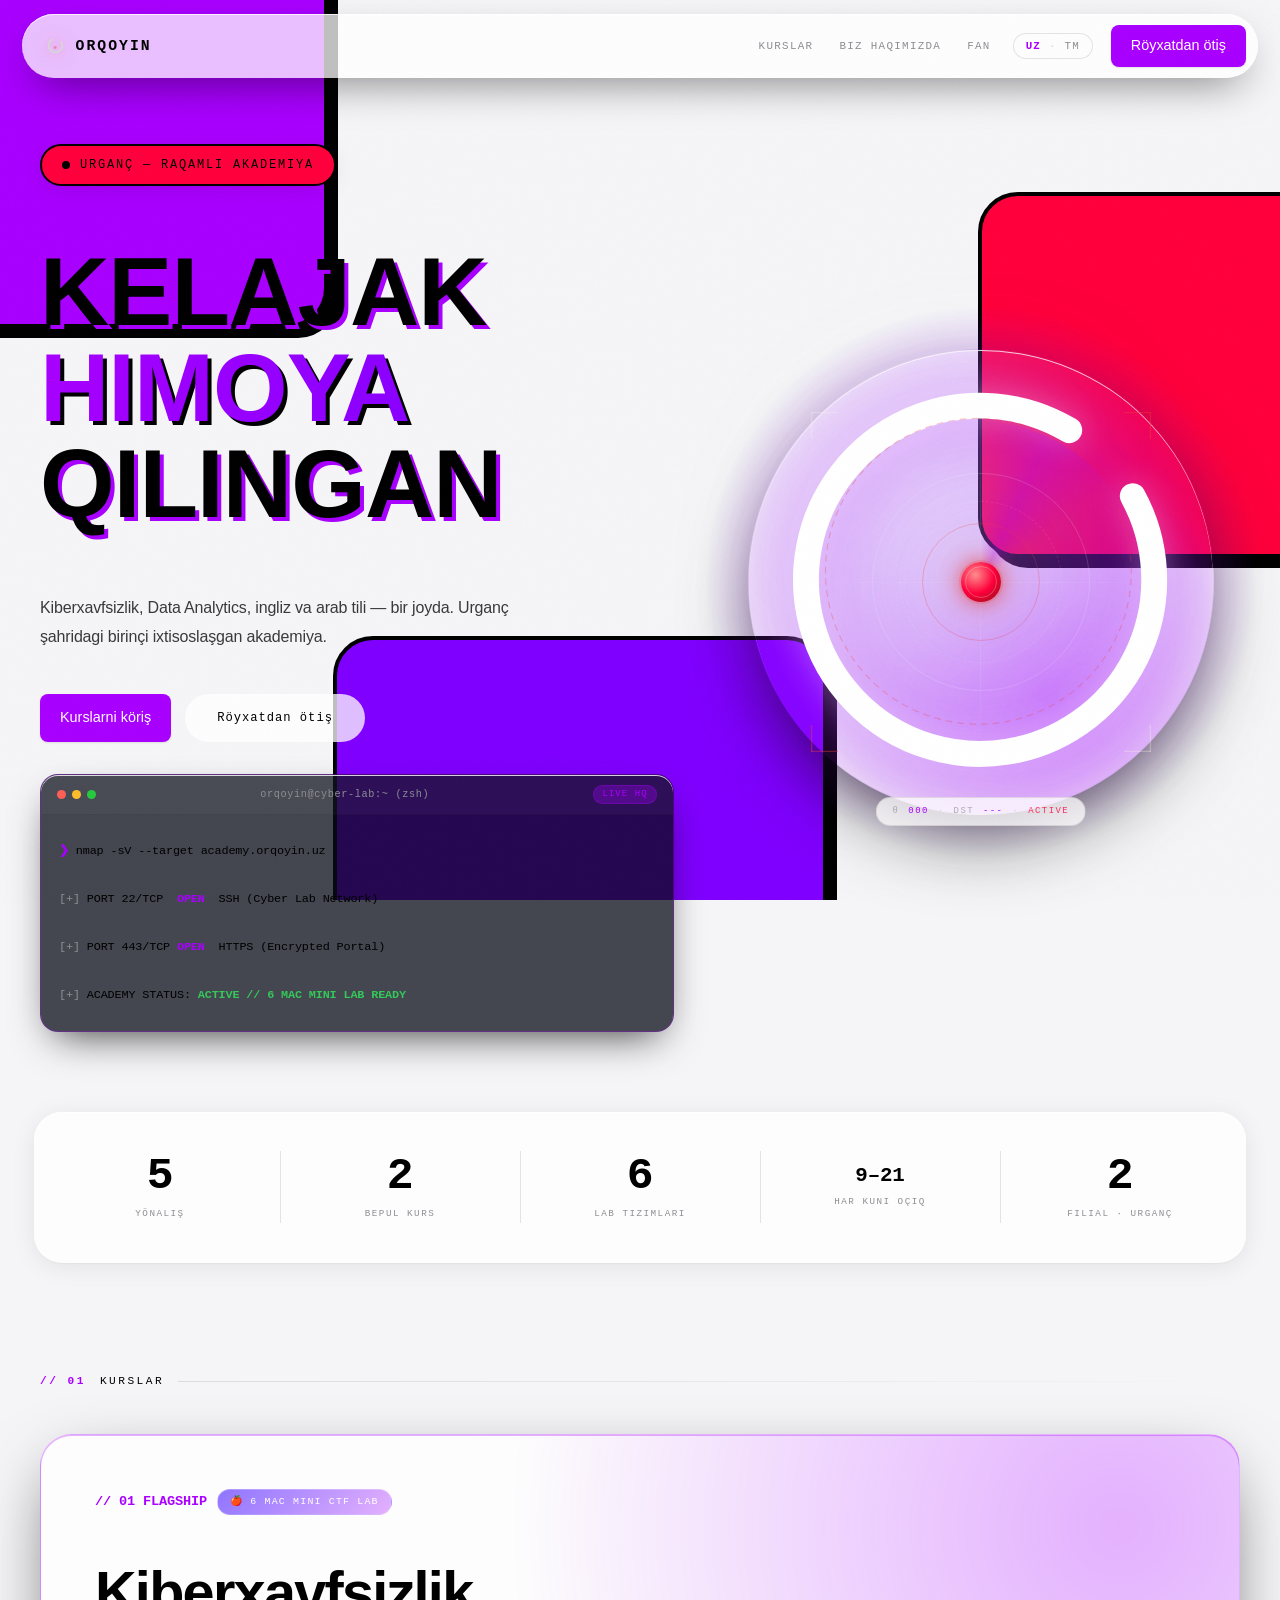
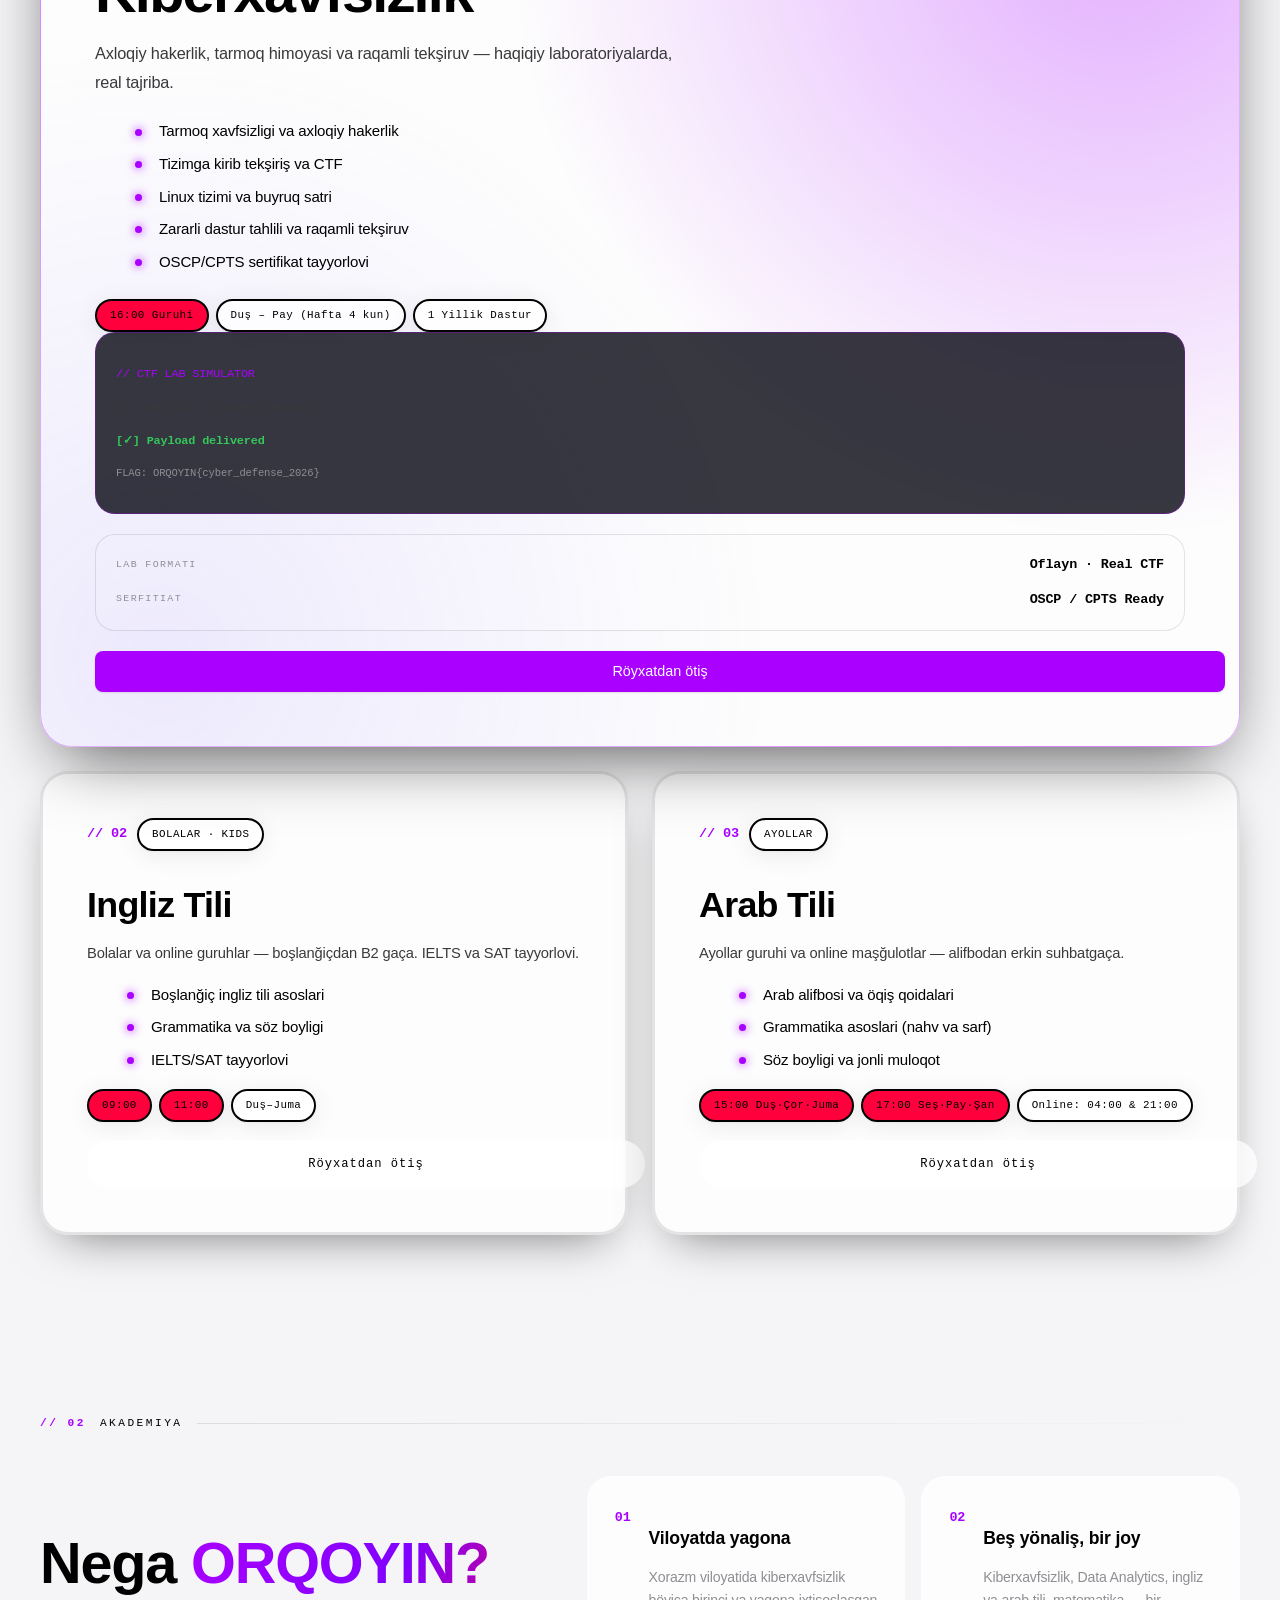
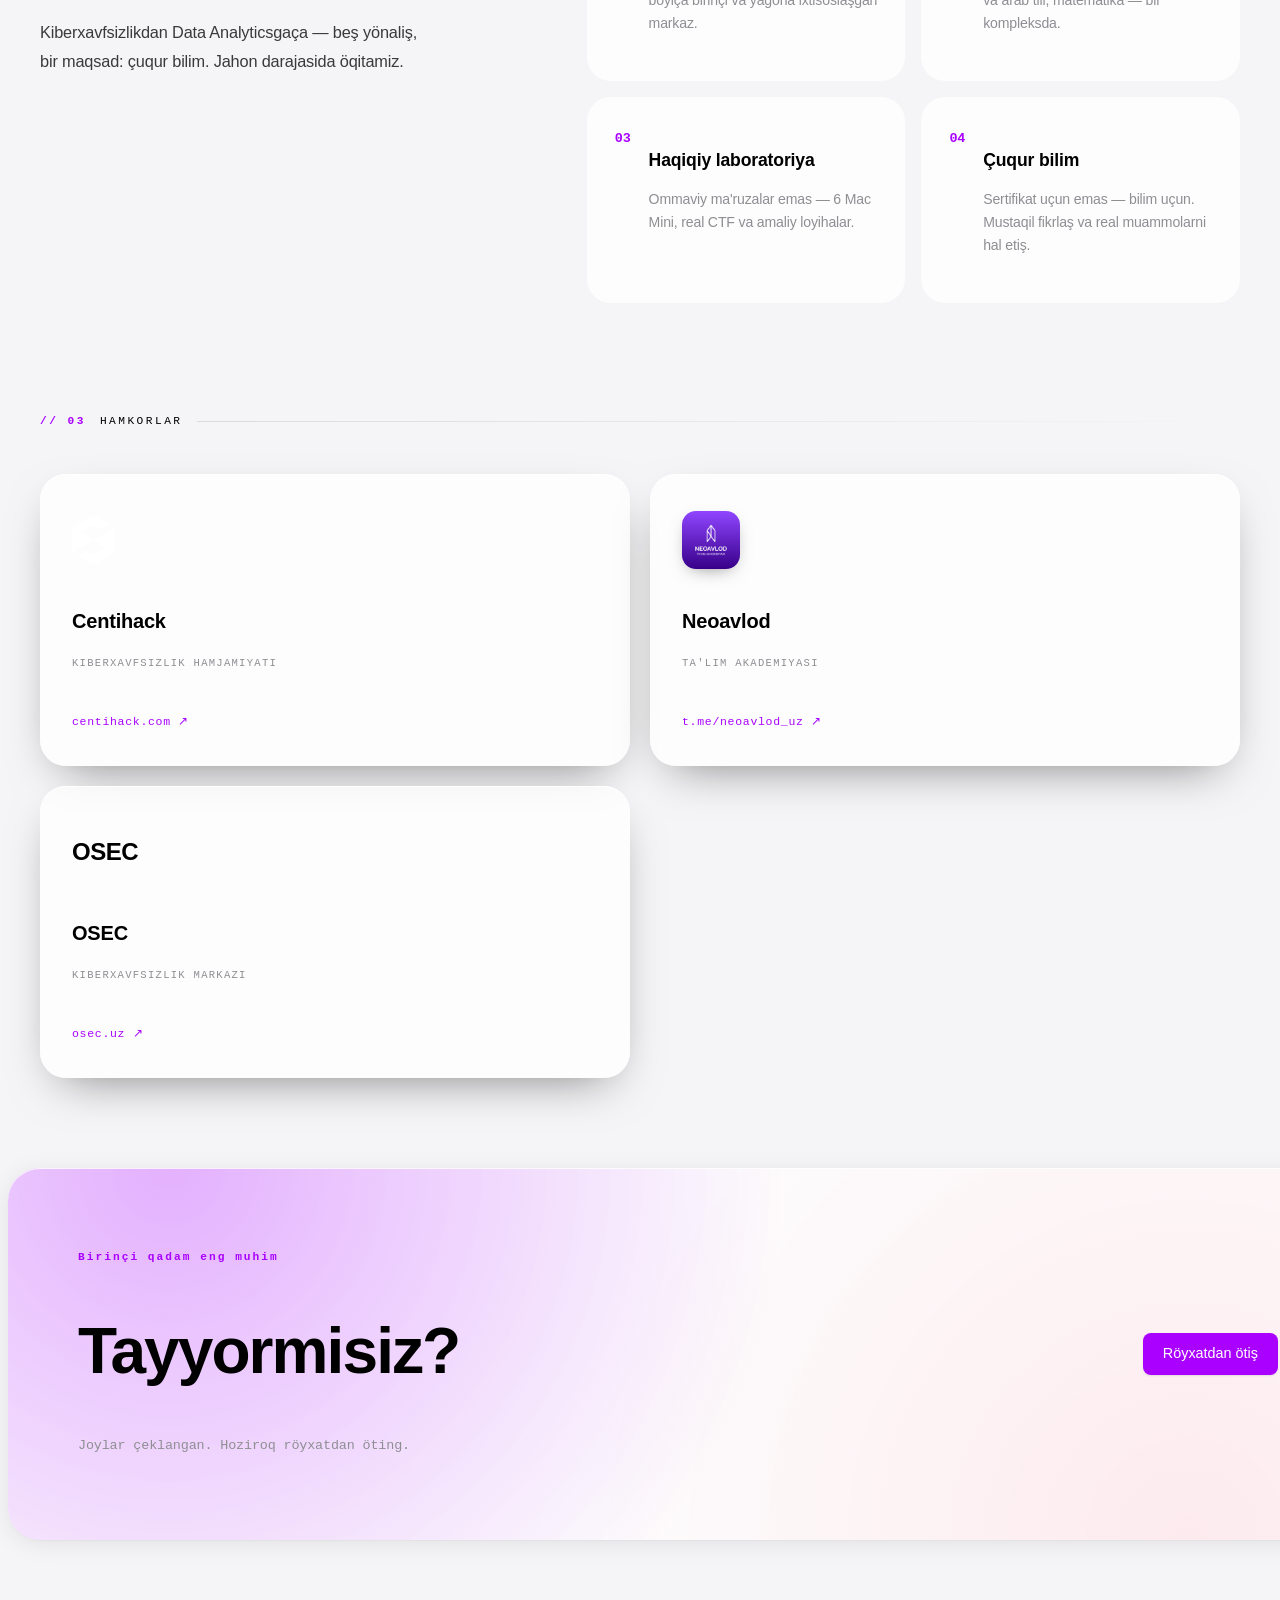
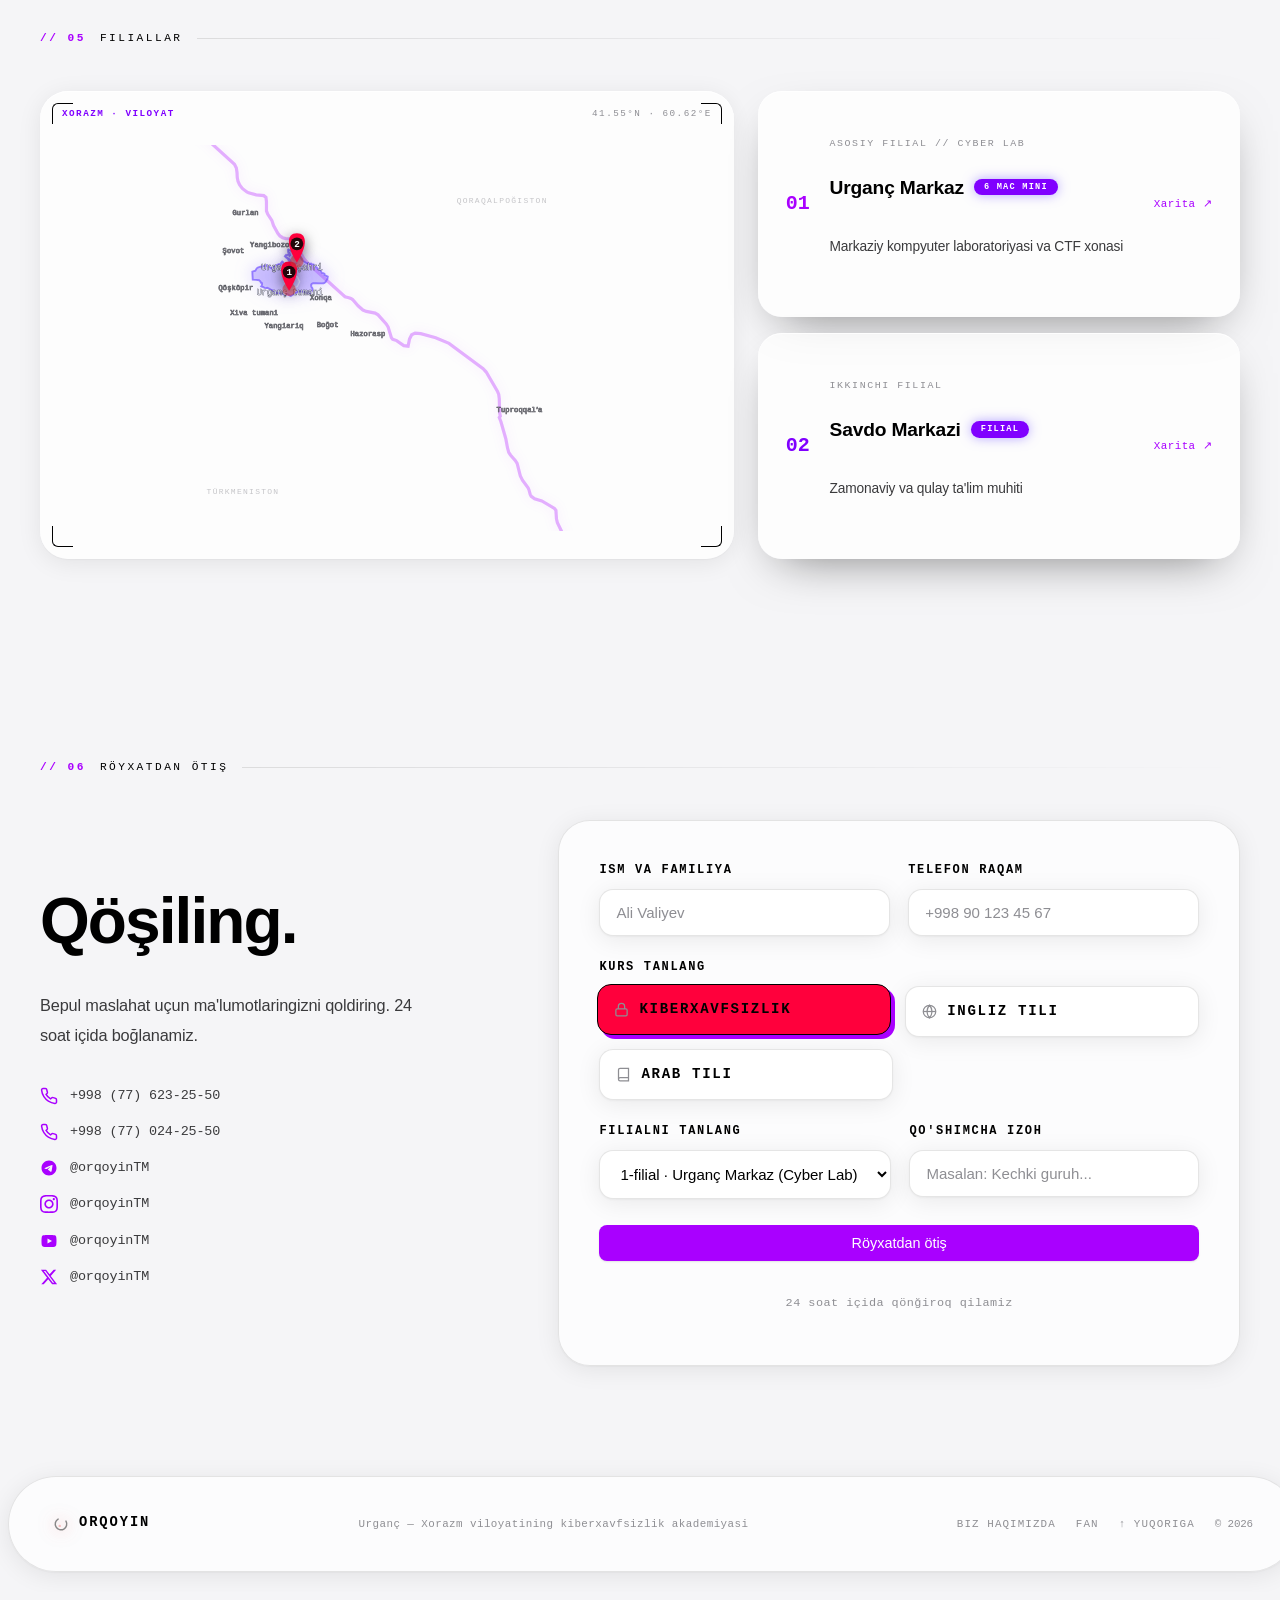
==== commit 2cbc281a: "feat(ui): pure clean background (light/dark mode aware), remove astronomy bg, strict purple/red them" ====
--- a/index.html
+++ b/index.html
@@ -13,7 +13,7 @@
     <link rel="preconnect" href="https://fonts.googleapis.com">
     <link rel="preconnect" href="https://fonts.gstatic.com" crossorigin>
     <link href="https://fonts.googleapis.com/css2?family=Space+Grotesk:wght@300;400;500;600;700;800&family=Space+Mono:wght@400;700&display=swap" rel="stylesheet">
-    <link rel="stylesheet" href="style.css?v=1787833230">
+    <link rel="stylesheet" href="style.css?v=1787833667">
 </head>
 <body>
 
@@ -487,6 +487,6 @@
     <span id="toast-msg">Muvaffaqiyatli yuborildi!</span>
 </div>
 
-<script src="script.js?v=1787833230" defer></script>
+<script src="script.js?v=1787833667" defer></script>
 </body>
 </html>
--- a/style.css
+++ b/style.css
@@ -6,71 +6,128 @@
 ═══════════════════════════════════════════════════════════ */
 
 :root {
-    --bg:      #03040A;
-    --bg2:     rgba(30, 30, 32, 0.6);
-    --surf:    rgba(40, 40, 42, 0.7);
-
-    --c1: #0A84FF;       /* macOS Blue */
-    --c2: #5E5CE6;       /* macOS Indigo */
-    --c3: #FF453A;       /* macOS Red */
-    --red: #FF453A;      
-    --green: #32D74B;    
-    --amber: #FF9F0A;    
-
-    --t1: #F5F5F7;       /* macOS Primary Text */
-    --t2: #E5E5EA;       /* macOS Secondary Text */
-    --t3: #86868B;       /* macOS Tertiary Text */
-
-    --glass:   rgba(30, 30, 32, 0.65);
-    --glass2:  rgba(255, 255, 255, 0.05);
-    --glass-bg: rgba(30, 30, 32, 0.65);
-
-    --border:  rgba(255, 255, 255, 0.1);
-    --border2: rgba(255, 255, 255, 0.15);
-    --border-cyan: rgba(10, 132, 255, 0.3);
-
-    --grad: linear-gradient(110deg, #0A84FF, #5E5CE6);
-    --grad-anim: linear-gradient(110deg, #0A84FF, #5E5CE6, #BF5AF2, #0A84FF);
-    --grad-fire: linear-gradient(135deg, #FF453A, #FF9F0A);
-
-    --rim: inset 0 1px 0 rgba(255, 255, 255, 0.15);
-    --rim-cyan: inset 0 1px 0 rgba(10, 132, 255, 0.3);
-    --float: 0 8px 32px rgba(0, 0, 0, 0.4);
+    /* Light Mode (Clean Background) */
+    --bg:      #F5F5F7;
+    --bg2:     rgba(255, 255, 255, 0.7);
+    --surf:    #FFFFFF;
+
+    --c1: #A900FF;       /* Pure Purple */
+    --c2: #8000FF;       /* Deep Purple */
+    --c3: #FF003C;       /* Cyber Red */
+    --red: #FF003C;      
+    --green: #34C759;    
+    --amber: #FF9500;    
+
+    --t1: #000000;
+    --t2: #3A3A3C;
+    --t3: #8E8E93;
+
+    --glass:   rgba(255, 255, 255, 0.75);
+    --glass2:  rgba(255, 255, 255, 0.5);
+    --border:  rgba(0, 0, 0, 0.1);
+    --border2: rgba(0, 0, 0, 0.05);
+    --border-cyan: rgba(169, 0, 255, 0.3); /* Purple border */
+
+    --grad: linear-gradient(110deg, var(--c1), var(--c2));
+    --grad-anim: linear-gradient(110deg, var(--c1), var(--c2), var(--c3), var(--c1));
+    --grad-fire: linear-gradient(135deg, var(--red), var(--amber));
+
+    --glass-bg: var(--glass);
+    --rim: inset 0 1px 0 rgba(255, 255, 255, 0.8);
+    --rim-cyan: inset 0 1px 0 rgba(169, 0, 255, 0.3);
+    
+    --float: 0 4px 24px rgba(0, 0, 0, 0.08), 0 1px 2px rgba(0, 0, 0, 0.04);
+    --shadow-hover: 0 12px 48px rgba(0, 0, 0, 0.12), 0 2px 8px rgba(0, 0, 0, 0.06);
 
     --mono: -apple-system, BlinkMacSystemFont, "Segoe UI", Roboto, monospace;
     --font: -apple-system, BlinkMacSystemFont, "Segoe UI", Roboto, sans-serif;
-
     --ease: cubic-bezier(0.25, 0.1, 0.25, 1);
-    --ease-elastic: cubic-bezier(0.34, 1.56, 0.64, 1);
-    
     --max: 1200px;
     --pad: 24px;
     --nav-h: 84px;
 }
 
+@media (prefers-color-scheme: dark) {
+    :root {
+        /* Dark Mode (Clean Background) */
+        --bg:      #000000;
+        --bg2:     rgba(28, 28, 30, 0.6);
+        --surf:    #1C1C1E;
+
+        --c1: #C653FF;       /* Bright Purple (Dark) */
+        --c2: #A900FF;       /* Pure Purple (Dark) */
+        --c3: #FF375F;       /* Pink/Red (Dark) */
+        --red: #FF453A;      
+        --green: #32D74B;    
+        --amber: #FF9F0A;    
+
+        --t1: #FFFFFF;
+        --t2: #EBEBF5;
+        --t3: #8E8E93;
+
+        --glass:   rgba(30, 30, 32, 0.65);
+        --glass2:  rgba(255, 255, 255, 0.05);
+        --border:  rgba(255, 255, 255, 0.15);
+        --border2: rgba(255, 255, 255, 0.1);
+        --border-cyan: rgba(169, 0, 255, 0.3);
+
+        --glass-bg: var(--glass);
+        --rim: inset 0 1px 0 rgba(255, 255, 255, 0.15);
+        --rim-cyan: inset 0 1px 0 rgba(169, 0, 255, 0.3);
+        
+        --float: 0 8px 32px rgba(0, 0, 0, 0.4), 0 1px 2px rgba(0, 0, 0, 0.2);
+        --shadow-hover: 0 12px 48px rgba(0, 0, 0, 0.5), 0 2px 8px rgba(0, 0, 0, 0.3);
+    }
+}
+
+
+    --c1: var(--c1);       /* vibrant blue */
+    --c2: #FF0055;       /* hot pink */
+    --c3: #FFCC00;       /* bright yellow */
+    --red: #FF3333;      
+    --green: #00CC66;    
+    --amber: #FF9900;    
+
+    --t1: #111111;
+    --t2: #333333;
+    --t3: #555555;
+
+    --glass:   #FFFFFF;
+    --glass2:  #FFFFFF;
+    --border:  #000000;
+    --border2: #000000;
+    --border-cyan: #000000;
+
+    --grad: linear-gradient(110deg, var(--c1), var(--c2) 45%, var(--c3));
+    --grad-anim: linear-gradient(110deg, var(--c1), #FF0055, #FFCC00, var(--c1));
+    --grad-fire: linear-gradient(135deg, #FF3333, #FF0055);
+
+    /* Brutalist shadow config */
+    --glass-bg: #FFFFFF;
+    --rim: none;
+    --rim-cyan: none;
+    --float: 6px 6px 0px #000000;
+
+    --mono: 'Space Mono', monospace;
+    --font: 'Space Grotesk', system-ui, sans-serif;
+    --ease: cubic-bezier(0.34, 1.56, 0.64, 1); /* bouncy ease */
+    --nav-h: 84px;
+    --max: 1280px;
+    --pad: clamp(20px, 5vw, 80px);
+}
+
 *, *::before, *::after { box-sizing: border-box; margin: 0; padding: 0; }
 html { scroll-behavior: smooth; -webkit-tap-highlight-color: transparent; }
 body {
-    background-color: #03040A;
-    background-image: 
-        radial-gradient(1px 1px at 20px 30px, rgba(255,255,255,0.4), rgba(0,0,0,0)),
-        radial-gradient(1px 1px at 40px 70px, rgba(255,255,255,0.3), rgba(0,0,0,0)),
-        radial-gradient(1px 1px at 50px 160px, rgba(255,255,255,0.5), rgba(0,0,0,0)),
-        radial-gradient(1px 1px at 90px 40px, rgba(255,255,255,0.2), rgba(0,0,0,0)),
-        radial-gradient(1px 1px at 130px 80px, rgba(255,255,255,0.4), rgba(0,0,0,0)),
-        radial-gradient(1.5px 1.5px at 160px 120px, rgba(255,255,255,0.6), rgba(0,0,0,0)),
-        radial-gradient(ellipse at 15% 15%, rgba(15, 30, 70, 0.5), transparent 50%),
-        radial-gradient(ellipse at 85% 85%, rgba(40, 15, 50, 0.4), transparent 50%);
-    background-repeat: repeat, repeat, repeat, repeat, repeat, repeat, no-repeat, no-repeat;
-    background-size: 200px 200px, 250px 250px, 300px 300px, 150px 150px, 350px 350px, 400px 400px, 100% 100%, 100% 100%;
-    background-attachment: fixed;
-    font-family: -apple-system, BlinkMacSystemFont, "Segoe UI", Roboto, Helvetica, Arial, sans-serif;
-    color: #F5F5F7;
+    background: var(--bg) !important;
+    color: var(--t1) !important;
+    font-family: var(--font) !important;
     letter-spacing: -0.01em;
     -webkit-font-smoothing: antialiased;
     -moz-osx-font-smoothing: grayscale;
     overflow-x: hidden;
     line-height: 1.5;
+    transition: background 0.3s var(--ease), color 0.3s var(--ease);
 }
 a { color: inherit; text-decoration: none; }
 img, svg { display: block; }
@@ -112,7 +169,7 @@
 
 .aura-mouse {
     position: fixed; width: 520px; height: 520px; border-radius: 50%; z-index: -1;
-    background: radial-gradient(circle, rgba(100,210,255,0.08), rgba(122,92,255,0.04) 45%, transparent 70%);
+    background: radial-gradient(circle, var(--border-cyan), rgba(122,92,255,0.04) 45%, transparent 70%);
     transform: translate(-50%,-50%); pointer-events: none;
     left: 50%; top: 40%; will-change: left, top;
 }
@@ -138,8 +195,8 @@
 body.hovering .cur-ring {
     width: 54px; height: 54px;
     border-color: var(--c1);
-    background: rgba(100,210,255,.09);
-    box-shadow: 0 0 20px rgba(100,210,255,.25);
+    background: var(--border-cyan);
+    box-shadow: 0 0 20px var(--border-cyan);
 }
 body.hovering .cur { background: var(--c1); box-shadow: 0 0 16px var(--c1); }
 
@@ -159,11 +216,9 @@
     transition: box-shadow .35s, background .35s, border-color .35s;
 }
 .nav.scrolled {
-    box-shadow: 0 8px 32px rgba(0,0,0,0.5), inset 0 1px 0 rgba(255,255,255,0.1);
-    background: rgba(30, 30, 32, 0.8) !important;
-    backdrop-filter: blur(24px) saturate(180%);
-    -webkit-backdrop-filter: blur(24px) saturate(180%);
-    border-color: rgba(255, 255, 255, 0.1) !important;
+    box-shadow: var(--rim), 0 22px 60px -16px rgba(0,0,0,.85);
+    background: linear-gradient(135deg, rgba(255,255,255,.12), rgba(255,255,255,.04) 55%, rgba(255,255,255,.07));
+    border-color: #000; background: var(--c3);
 }
 .logo {
     font-family: var(--mono); font-size: .92rem; font-weight: 700; letter-spacing: .14em;
@@ -214,9 +269,9 @@
 /* ── MOBILE MENU ─────────────────────────────────────────── */
 .mob-menu {
     position: fixed; inset: 0; z-index: 700;
-    background: rgba(10, 10, 12, 0.96) !important;
-    backdrop-filter: blur(24px) saturate(180%);
-    -webkit-backdrop-filter: blur(24px) saturate(180%);
+    background: rgba(5,7,17,0.92);
+    
+    -webkit-
     display: flex; flex-direction: column; align-items: center; justify-content: center; gap: 28px;
     opacity: 0; pointer-events: none; transition: opacity .3s;
 }
@@ -228,42 +283,19 @@
     background: var(--glass); box-shadow: inset 0 1px 0 rgba(255,255,255,.15);
     transition: color .2s, border-color .2s;
 }
-.mm-lang-btn.active, .mm-lang-btn:hover { color: var(--c1); border-color: rgba(100,210,255,.5); }
-.mm-link { font-family: -apple-system, BlinkMacSystemFont, "Segoe UI", Roboto, sans-serif !important; font-size: 1.8rem; font-weight: 600; color: #F5F5F7 !important; transition: color .2s, transform .3s var(--ease); text-decoration: none !important; }
+.mm-lang-btn.active, .mm-lang-btn:hover { color: var(--c1); border-color: var(--border-cyan); }
+.mm-link { font-family: var(--font); font-size: 1.8rem; font-weight: 600; color: var(--t2); transition: color .2s, transform .3s var(--ease); }
 .mm-link:hover { color: var(--t1); transform: translateX(6px); }
 .mm-cta { color: var(--c1); }
 .mm-sci { font-size: 1.2rem; color: var(--t3); font-family: var(--mono); letter-spacing: .08em; }
 
 /* ── BUTTONS — Glass Capsules ────────────────────────────── */
 
-.btn-amber, .cta-btn, .btn-submit {
-    position: relative; overflow: hidden;
-    display: inline-flex; align-items: center; justify-content: center; gap: 9px;
-    font-family: var(--mono); font-size: .85rem; letter-spacing: .08em; font-weight: 700;
-    padding: 15px 32px; border-radius: 100px; color: #fff;
-    background: var(--c1);
-    border: 3px solid #000;
-    box-shadow: 6px 6px 0px #000;
-    transition: transform 0.2s, box-shadow 0.2s, background 0.2s;
-    text-transform: uppercase;
-}
-.btn-amber:hover, .cta-btn:hover, .btn-submit:hover {
-    transform: translate(-3px, -3px);
-    box-shadow: 9px 9px 0px #000;
-    background: var(--c2);
-    color: #fff;
-}
-.btn-amber::after, .cta-btn::after, .btn-submit::after {
-    content: ''; position: absolute; inset: 0;
-    background: linear-gradient(105deg, transparent 40%, rgba(255,255,255,.28) 50%, transparent 60%);
-    transform: translateX(-130%); transition: transform .8s var(--ease);
-}
-.btn-amber:hover, .cta-btn:hover, .btn-submit:hover {
-    transform: translateY(-2px);
-    filter: brightness(1.1);
-    box-shadow: inset 0 1px 0 rgba(255,255,255,.5), 0 18px 48px -10px rgba(232,64,64,.85);
-}
-.btn-amber:hover::after, .cta-btn:hover::after, .btn-submit:hover::after { transform: translateX(130%); }
+
+
+
+
+
 
 .btn-ghost, .btn-outline-amber {
     display: inline-flex; align-items: center; gap: 8px;
@@ -278,9 +310,9 @@
 }
 .btn-ghost:hover, .btn-outline-amber:hover {
     transform: translateY(-2px);
-    border-color: rgba(100,210,255,.6);
+    border-color: var(--border-cyan);
     color: #fff;
-    box-shadow: var(--rim), 0 10px 30px -10px rgba(100,210,255,.3);
+    box-shadow: var(--rim), 0 10px 30px -10px var(--border-cyan);
 }
 
 /* ── HERO ────────────────────────────────────────────────── */
@@ -296,7 +328,7 @@
     font-family: var(--mono); font-size: .75rem; letter-spacing: .15em; text-transform: uppercase;
     color: #000; padding: 10px 20px; border-radius: 100px;
     background: var(--c3); border: 2px solid #000;
-    box-shadow: 4px 4px 0px #000;
+    box-shadow: var(--float);
 }
 .hero-eyebrow::before {
     content:''; width:8px; height:8px; border-radius:50%;
@@ -323,7 +355,7 @@
 /* ── HERO LIVE CYBER TERMINAL WIDGET ─────────────────────── */
 .hero-terminal {
     margin-top: 6px; border-radius: 18px; overflow: hidden;
-    background: rgba(8, 11, 24, 0.75); border: 1px solid rgba(100, 210, 255, 0.2);
+    background: rgba(8, 11, 24, 0.75); border: 1px solid var(--border-cyan);
     box-shadow: var(--rim), 0 16px 40px -15px rgba(0,0,0,0.8);
      -webkit-
 }
@@ -339,7 +371,7 @@
 .term-title { font-family: var(--mono); font-size: .64rem; letter-spacing: .06em; color: var(--t3); }
 .term-badge {
     font-family: var(--mono); font-size: .56rem; letter-spacing: .12em;
-    color: var(--c1); background: rgba(100,210,255,0.1); border: 1px solid rgba(100,210,255,0.25);
+    color: var(--c1); background: var(--border-cyan); border: 1px solid var(--border-cyan);
     padding: 2px 8px; border-radius: 100px;
 }
 .term-body { padding: 14px 18px; font-size: .74rem; line-height: 1.7; display: flex; flex-direction: column; gap: 4px; }
@@ -352,7 +384,7 @@
 .hero-eye-wrap { display: flex; align-items: center; justify-content: center; position: relative; }
 .eye-haze {
     position: absolute; width: 560px; height: 560px; border-radius: 50%; pointer-events: none; z-index: 0;
-    background: radial-gradient(circle, rgba(122,92,255,0.18) 0%, rgba(100,210,255,0.08) 42%, transparent 70%);
+    background: radial-gradient(circle, rgba(122,92,255,0.18) 0%, var(--border-cyan) 42%, transparent 70%);
     animation: haze-pulse 6s ease-in-out infinite;
 }
 @keyframes haze-pulse { 0%,100%{opacity:.7; transform:scale(1)} 50%{opacity:1; transform:scale(1.06)} }
@@ -361,7 +393,7 @@
 .eye-lens {
     width: 116%; height: 116%; border-radius: 50%;
     background: radial-gradient(circle at 35% 25%, rgba(255,255,255,.14), transparent 50%),
-                radial-gradient(circle at 65% 75%, rgba(100,210,255,.08), transparent 50%),
+                radial-gradient(circle at 65% 75%, var(--border-cyan), transparent 50%),
                 rgba(255,255,255,.015);
     border: 1px solid var(--border2);
     box-shadow: var(--rim), 0 30px 80px -20px rgba(0,0,0,.8);
@@ -380,7 +412,7 @@
 }
 .eye-scan {
     width: 80%; height: 80%; border-radius: 50%;
-    background: conic-gradient(from 0deg, transparent 0%, rgba(100,210,255,.14) 7%, rgba(122,92,255,.04) 15%, transparent 22%);
+    background: conic-gradient(from 0deg, transparent 0%, var(--border-cyan) 7%, rgba(122,92,255,.04) 15%, transparent 22%);
     animation: scan-spin 4s linear infinite;
 }
 @keyframes scan-spin { to { transform: rotate(360deg); } }
@@ -443,7 +475,7 @@
     font-family: var(--mono); font-size: 2.8rem; font-weight: 700; line-height: 1;
     color: var(--t1); transition: text-shadow .4s, color .4s;
 }
-.sv.counting { text-shadow: 0 0 34px rgba(100,210,255,.7); color: var(--c1); }
+.sv.counting { text-shadow: 0 0 34px var(--border-cyan); color: var(--c1); }
 .sv-sm { font-size: 1.3rem; }
 .sl { font-family: var(--mono); font-size: .58rem; letter-spacing: .16em; color: var(--t3); text-transform: uppercase; text-align: center; }
 
@@ -470,10 +502,10 @@
     grid-column: span 12;
     padding: clamp(34px, 5vw, 54px);
     border-radius: 32px;
-    background: radial-gradient(circle at 90% 10%, rgba(100,210,255,0.12), transparent 45%),
+    background: radial-gradient(circle at 90% 10%, var(--border-cyan), transparent 45%),
                 radial-gradient(circle at 10% 90%, rgba(122,92,255,0.12), transparent 45%),
                 var(--glass-bg);
-    border: 1px solid rgba(100,210,255,0.3);
+    border: 1px solid var(--border-cyan);
     box-shadow: var(--rim-cyan), 0 24px 70px -20px rgba(0,0,0,0.7);
     
     -webkit-
@@ -486,8 +518,8 @@
 }
 .bento-flagship:hover {
     transform: translateY(-5px);
-    border-color: rgba(100,210,255,0.55);
-    box-shadow: var(--rim-cyan), 0 32px 85px -20px rgba(100,210,255,0.25);
+    border-color: var(--border-cyan);
+    box-shadow: var(--rim-cyan), 0 32px 85px -20px var(--border-cyan);
 }
 
 .bento-tag-row {
@@ -498,7 +530,7 @@
 }
 .bento-badge-lab {
     font-family: var(--mono); font-size: .62rem; letter-spacing: .12em; text-transform: uppercase;
-    color: #fff; background: linear-gradient(135deg, rgba(122,92,255,.85), rgba(100,210,255,.7));
+    color: #fff; background: linear-gradient(135deg, rgba(122,92,255,.85), var(--border-cyan));
     padding: 5px 12px; border-radius: 100px; border: 1px solid rgba(255,255,255,.2);
 }
 
@@ -525,7 +557,7 @@
 }
 .bento-terminal-box {
     border-radius: 20px; padding: 20px;
-    background: rgba(5,7,17,0.8); border: 1px solid rgba(100,210,255,0.2);
+    background: rgba(5,7,17,0.8); border: 1px solid var(--border-cyan);
     font-family: var(--mono); font-size: .74rem; line-height: 1.8;
 }
 .bento-meta-strip {
@@ -542,7 +574,7 @@
     padding: clamp(28px, 4vw, 44px);
     border-radius: 28px;
     background: var(--glass-bg);
-    border: 3px solid var(--border); box-shadow: 6px 6px 0px #000;
+    border: 3px solid var(--border); box-shadow: var(--float);
     box-shadow: var(--rim), 0 18px 50px -22px rgba(0,0,0,.6);
     
     -webkit-
@@ -552,7 +584,7 @@
 .bento-card-6:hover {
     transform: translateY(-4px);
     border-color: #000; background: var(--c3);
-    box-shadow: 12px 12px 0px #000;
+    box-shadow: var(--float);
 }
 
 .bento-card-4 {
@@ -560,7 +592,7 @@
     padding: clamp(26px, 3.5vw, 38px);
     border-radius: 28px;
     background: var(--glass-bg);
-    border: 3px solid var(--border); box-shadow: 6px 6px 0px #000;
+    border: 3px solid var(--border); box-shadow: var(--float);
     box-shadow: var(--rim), 0 18px 50px -22px rgba(0,0,0,.6);
     
     -webkit-
@@ -570,7 +602,7 @@
 .bento-card-4:hover {
     transform: translateY(-4px);
     border-color: #000; background: var(--c3);
-    box-shadow: 12px 12px 0px #000;
+    box-shadow: var(--float);
 }
 
 .bento-free-card {
@@ -595,12 +627,12 @@
     font-family: var(--mono); font-size: .68rem; letter-spacing: .04em; color: var(--t1);
     padding: 6px 13px; border-radius: 100px;
     background: var(--bg2); border: 2px solid #000;
-    box-shadow: 3px 3px 0px #000;
+    box-shadow: var(--float);
     transition: transform .25s, box-shadow .25s;
 }
 .chip:hover {
     transform: translate(-1px,-1px);
-    box-shadow: 4px 4px 0px #000;
+    box-shadow: var(--float);
 }
 .chip-hot { color: #000; background: var(--c3); border-color: #000; }
 
@@ -627,7 +659,7 @@
 }
 .why-item::before {
     content:''; position:absolute; inset:0;
-    background: radial-gradient(circle at 20% 0%, rgba(100,210,255,.1), transparent 55%);
+    background: radial-gradient(circle at 20% 0%, var(--border-cyan), transparent 55%);
     opacity:0; transition:opacity .3s; pointer-events: none;
 }
 .why-item:hover { transform: translateY(-4px); border-color: #000; background: var(--c3); }
@@ -647,7 +679,7 @@
     border: 1px solid var(--border); box-shadow: var(--rim), 0 18px 50px -22px rgba(0,0,0,.55);
     transition: transform .4s var(--ease), border-color .35s, box-shadow .4s;
 }
-.pt-card:hover { transform: translateY(-5px); border-color: rgba(100,210,255,.5); box-shadow: var(--rim), 0 30px 70px -24px rgba(100,210,255,.25); }
+.pt-card:hover { transform: translateY(-5px); border-color: var(--border-cyan); box-shadow: var(--rim), 0 30px 70px -24px var(--border-cyan); }
 .pt-logo { height: 60px; display: flex; align-items: center; }
 .pt-logo img { max-height: 58px; max-width: 160px; width: auto; object-fit: contain; }
 .pt-logo img.mono-mark { max-height: 50px; filter: brightness(0) invert(1); opacity: .9; }
@@ -663,20 +695,20 @@
 
 .garaoy-card {
     position: relative; overflow: hidden; border-radius: 32px;
-    border: 3px solid #000;
+    border: 0.5px solid var(--border);
     background: var(--bg2);
-    box-shadow: 8px 8px 0px #000;
+    box-shadow: var(--float);
     padding: clamp(32px, 4vw, 44px);
     display: flex; flex-direction: column; gap: 16px;
     transition: transform .3s, box-shadow .3s;
 }
 .garaoy-card:hover {
     transform: translate(-3px,-3px);
-    box-shadow: 12px 12px 0px #000;
+    box-shadow: var(--float);
 }
 .garaoy-glow {
     position: absolute; width: 70%; height: 180%; right: -15%; top: -40%;
-    background: radial-gradient(circle, rgba(122,92,255,0.2), rgba(100,210,255,0.07) 45%, transparent 70%);
+    background: radial-gradient(circle, rgba(122,92,255,0.2), var(--border-cyan) 45%, transparent 70%);
     pointer-events: none; animation: haze-pulse 7s ease-in-out infinite;
 }
 .garaoy-body { position: relative; z-index: 1; display: flex; flex-direction: column; align-items: flex-start; gap: 20px; }
@@ -701,7 +733,7 @@
     transition: color .25s, border-color .25s, background .25s, transform .3s var(--ease);
 }
 .plat svg { color: var(--c1); }
-.plat:hover { color: var(--t1); border-color: rgba(100,210,255,.5); background: rgba(100,210,255,.07); transform: translateY(-2px); }
+.plat:hover { color: var(--t1); border-color: var(--border-cyan); background: var(--border-cyan); transform: translateY(-2px); }
 
 /* ── CTA ─────────────────────────────────────────────────── */
 .cta-strip {
@@ -710,7 +742,7 @@
     display: flex; align-items: center; justify-content: space-between; gap: 40px; flex-wrap: wrap;
     border-radius: 32px;
     background:
-        radial-gradient(circle at 12% 0%, rgba(100,210,255,.14), transparent 50%),
+        radial-gradient(circle at 12% 0%, var(--border-cyan), transparent 50%),
         radial-gradient(circle at 88% 100%, rgba(255,100,130,.12), transparent 50%),
         var(--glass-bg);
     
@@ -739,13 +771,13 @@
 .br-map-coord { color: var(--t3); }
 .kh-map { width: 100%; max-width: 480px; height: auto; margin: 6px 0; }
 
-.hud-c { position: absolute; width: 20px; height: 20px; z-index: 2; pointer-events: none; border-color: rgba(100,210,255,.5); }
+.hud-c { position: absolute; width: 20px; height: 20px; z-index: 2; pointer-events: none; border-color: var(--border-cyan); }
 .hud-c.tl { top: 12px; left: 12px; border-top: 1.5px solid; border-left: 1.5px solid; border-top-left-radius: 6px; }
 .hud-c.tr { top: 12px; right: 12px; border-top: 1.5px solid; border-right: 1.5px solid; border-top-right-radius: 6px; }
 .hud-c.bl { bottom: 12px; left: 12px; border-bottom: 1.5px solid; border-left: 1.5px solid; border-bottom-left-radius: 6px; }
 .hud-c.br { bottom: 12px; right: 12px; border-bottom: 1.5px solid; border-right: 1.5px solid; border-bottom-right-radius: 6px; }
 
-.kh-river { stroke: rgba(100,210,255,.32); stroke-width: 2.4; stroke-linecap: round; fill: none; filter: drop-shadow(0 0 4px rgba(100,210,255,.4)); }
+.kh-river { stroke: var(--border-cyan); stroke-width: 2.4; stroke-linecap: round; fill: none; filter: drop-shadow(0 0 4px var(--border-cyan)); }
 .kh-hx { fill: rgba(255,255,255,.035); stroke: rgba(255,255,255,.10); stroke-width: 1; transition: fill .3s, stroke .3s; }
 .kh-hx.kh-on {
     fill: rgba(122,92,255,.30); stroke: rgba(122,92,255,.75); stroke-width: 1.4;
@@ -821,17 +853,17 @@
     border-radius: 32px; padding: 40px;
     display: flex; flex-direction: column; gap: 22px;
     background: var(--bg2);
-    border: 3px solid #000;
-    box-shadow: 12px 12px 0px #000;
+    border: 0.5px solid var(--border);
+    box-shadow: var(--float);
 }
 .fg-row { display: grid; grid-template-columns: 1fr 1fr; gap: 18px; }
 .fg { display: flex; flex-direction: column; gap: 10px; }
 .fg label { font-family: var(--mono); font-size: .75rem; letter-spacing: .14em; color: #000; text-transform: uppercase; font-weight: 700; }
 .fg input, .fg select {
     font-family: var(--font); font-size: .94rem; color: #000;
-    background: #fff; border: 3px solid #000;
+    background: #fff; border: 0.5px solid var(--border);
     border-radius: 14px;
-    box-shadow: 4px 4px 0px #000;
+    box-shadow: var(--float);
     padding: 14px 16px; transition: transform .25s, box-shadow .25s;
 }
 .fg input::placeholder { color: var(--t3); }
@@ -842,8 +874,8 @@
 .cs-opt input { position: absolute; opacity: 0; pointer-events: none; }
 .cs-card {
     display: flex; align-items: center; gap: 10px; padding: 14px 16px; border-radius: 14px;
-    background: #fff; border: 3px solid #000; color: #000;
-    box-shadow: 4px 4px 0px #000; font-weight: 700;
+    background: #fff; border: 0.5px solid var(--border); color: #000;
+    box-shadow: var(--float); font-weight: 700;
     font-size: .88rem; transition: transform .25s, box-shadow .25s, background .25s;
 }
 .cs-card svg { color: var(--t3); transition: color .25s; flex-shrink: 0; }
@@ -869,9 +901,9 @@
 .slot-time { font-family: var(--mono); font-size: .84rem; color: var(--t1); font-weight: 700; }
 .slot-age { font-size: .66rem; color: var(--t3); }
 .smena-option input:checked + .smena-slot {
-    border-color: rgba(100,210,255,.6);
-    background: linear-gradient(135deg, rgba(100,210,255,.16), rgba(122,92,255,.14));
-    box-shadow: inset 0 1px 0 rgba(255,255,255,.25), 0 8px 22px -10px rgba(100,210,255,.45);
+    border-color: var(--border-cyan);
+    background: linear-gradient(135deg, var(--border-cyan), rgba(122,92,255,.14));
+    box-shadow: inset 0 1px 0 rgba(255,255,255,.25), 0 8px 22px -10px var(--border-cyan);
 }
 .smena-option input:checked + .smena-slot .slot-header svg { color: var(--c1); }
 .hp-trap { position: absolute; left: -9999px; opacity: 0; }
@@ -885,8 +917,8 @@
     display: flex; align-items: center; justify-content: space-between; gap: 20px; flex-wrap: wrap;
     border-radius: 100px;
     background: var(--bg2);
-    border: 3px solid #000;
-    box-shadow: 6px 6px 0px #000;
+    border: 0.5px solid var(--border);
+    box-shadow: var(--float);
 }
 .foot-logo { font-family: var(--mono); font-weight: 700; letter-spacing: .14em; color: var(--t1); display: flex; align-items: center; gap: 10px; font-size: .86rem; }
 .foot-tag { font-size: .68rem; color: var(--t3); letter-spacing: .04em; }
@@ -952,8 +984,8 @@
     display: flex; align-items: center; justify-content: space-between; gap: 20px; flex-wrap: wrap;
     border-radius: 100px;
     background: var(--bg2);
-    border: 3px solid #000;
-    box-shadow: 6px 6px 0px #000;
+    border: 0.5px solid var(--border);
+    box-shadow: var(--float);
 }
 }
 @media (prefers-reduced-motion: reduce) {
@@ -961,247 +993,21 @@
     .reveal { opacity: 1; transform: none; }
 }
 
-/* ── macOS HIG DESIGN PRINCIPLES ── */
-
-/* Glassmorphism Panels (Windows/Cards) */
-.bento-card-6, .bento-card-4, .bento-flagship, .garaoy-card, .term-mock, .reg-form, .nav-main, .sci-lead-card, .sci-grid-card, .footer {
-    background: rgba(30, 30, 32, 0.6) !important;
-    backdrop-filter: blur(24px) saturate(180%) !important;
-    -webkit-backdrop-filter: blur(24px) saturate(180%) !important;
-    border: 0.5px solid rgba(255, 255, 255, 0.1) !important;
-    border-top: 0.5px solid rgba(255, 255, 255, 0.18) !important;
-    border-radius: 16px !important;
-    box-shadow: 0 8px 32px rgba(0, 0, 0, 0.4), 0 1px 2px rgba(0,0,0,0.2) !important;
-    transition: all 0.3s cubic-bezier(0.25, 0.1, 0.25, 1) !important;
-}
-
-/* Hover: Subtle lifting, NO neon glows */
-.bento-card-6:hover, .bento-card-4:hover, .bento-flagship:hover, .garaoy-card:hover, .sci-lead-card:hover, .sci-grid-card:hover {
-    transform: scale(1.01) !important;
-    background: rgba(40, 40, 42, 0.7) !important;
-    border: 0.5px solid rgba(255, 255, 255, 0.15) !important;
-    border-top: 0.5px solid rgba(255, 255, 255, 0.25) !important;
-    box-shadow: 0 12px 48px rgba(0, 0, 0, 0.5), 0 2px 6px rgba(0,0,0,0.3) !important;
-}
-
-/* Primary Action Buttons (macOS System Blue) */
 .btn-amber, .cta-btn, .btn-submit, .nav-reg, .btn-yoz-shortcut {
-    background: #0A84FF !important;
+    position: relative; overflow: hidden;
+    display: inline-flex; align-items: center; justify-content: center; gap: 9px;
+    font-family: var(--font) !important; font-size: 0.9rem !important;
+    font-weight: 500 !important; letter-spacing: 0 !important;
+    padding: 10px 20px !important; border-radius: 8px !important; color: #FFFFFF !important;
+    background: var(--c1) !important;
+    border: none !important;
+    box-shadow: 0 1px 2px rgba(0,0,0,0.1) !important;
+    transition: all 0.2s cubic-bezier(0.25, 0.1, 0.25, 1) !important;
+    text-transform: none !important;
+}
+.btn-amber:hover, .cta-btn:hover, .btn-submit:hover, .nav-reg:hover, .btn-yoz-shortcut:hover {
+    transform: scale(1.02) !important;
+    box-shadow: 0 2px 8px var(--border-cyan) !important;
+    background: var(--c2) !important;
     color: #FFFFFF !important;
-    border: none !important;
-    border-radius: 8px !important;
-    font-weight: 500 !important;
-    text-transform: none !important;
-    letter-spacing: 0 !important;
-    box-shadow: 0 1px 2px rgba(0,0,0,0.1) !important;
-    font-family: -apple-system, BlinkMacSystemFont, "Segoe UI", Roboto, sans-serif !important;
-    padding: 10px 20px !important;
-    font-size: 0.9rem !important;
-}
-.btn-amber:hover, .cta-btn:hover, .btn-submit:hover, .nav-reg:hover, .btn-yoz-shortcut:hover {
-    background: #0070D1 !important;
-    transform: scale(1.02) !important;
-    box-shadow: 0 2px 8px rgba(10, 132, 255, 0.3) !important;
-}
-
-/* Secondary Buttons */
-.btn-ghost {
-    background: rgba(255, 255, 255, 0.1) !important;
-    color: #F5F5F7 !important;
-    border: none !important;
-    border-radius: 8px !important;
-    font-weight: 500 !important;
-    text-transform: none !important;
-    letter-spacing: 0 !important;
-}
-.btn-ghost:hover {
-    background: rgba(255, 255, 255, 0.15) !important;
-}
-
-/* Typography Harmony */
-.ht, .ht-amber, .cta-title, .bento-card-title, .why-title, .contact-title, .garaoy-title {
-    text-transform: none !important;
-    letter-spacing: -0.02em !important;
-    color: #FFFFFF !important;
-    text-shadow: none !important;
-    font-weight: 600 !important;
-    mix-blend-mode: normal !important;
-    font-family: -apple-system, BlinkMacSystemFont, "Segoe UI", Roboto, sans-serif !important;
-}
-
-/* Subtitles / Muted text (macOS secondary text) */
-.bento-meta-v, .br-sub, .wi-d, .contact-desc, .form-note, .hero-sub, .why-desc {
-    color: #86868B !important;
-    font-weight: 400 !important;
-    letter-spacing: 0 !important;
-    font-family: -apple-system, BlinkMacSystemFont, "Segoe UI", Roboto, sans-serif !important;
-}
-
-/* Inputs / Controls */
-.fg input, .fg select, .cs-card, .sci-search, .sci-search input {
-    background: rgba(255, 255, 255, 0.05) !important;
-    border: 0.5px solid rgba(255, 255, 255, 0.1) !important;
-    border-radius: 8px !important;
-    color: #F5F5F7 !important;
-    box-shadow: inset 0 1px 2px rgba(0,0,0,0.1) !important;
-    transition: all 0.2s cubic-bezier(0.25, 0.1, 0.25, 1) !important;
-    font-family: -apple-system, BlinkMacSystemFont, "Segoe UI", Roboto, sans-serif !important;
-}
-.fg input:focus, .cs-opt input:checked + .cs-card, .sci-search input:focus {
-    border-color: #0A84FF !important;
-    box-shadow: 0 0 0 3px rgba(10, 132, 255, 0.3) !important;
-    background: rgba(255, 255, 255, 0.08) !important;
-    outline: none !important;
-}
-
-/* Chips / Tags */
-.chip, .sci-tag, .sci-ticker-tag {
-    background: rgba(255, 255, 255, 0.1) !important;
-    color: #F5F5F7 !important;
-    border: none !important;
-    border-radius: 6px !important;
-    font-weight: 500 !important;
-    text-transform: none !important;
-    letter-spacing: 0 !important;
-}
-.chip-hot {
-    background: rgba(255, 69, 58, 0.15) !important;
-    color: #FF453A !important;
-}
-
-/* Stop Eye Haze Blinding Colors */
-.eye-haze { display: none !important; }
-
-/* Subtle Window Controls */
-.mac-dots span:nth-child(1) { background: #FF5F56 !important; }
-.mac-dots span:nth-child(2) { background: #FFBD2E !important; }
-.mac-dots span:nth-child(3) { background: #27C93F !important; }
-.mac-dots span {
-    width: 12px !important; height: 12px !important; border-radius: 50% !important;
-    box-shadow: 0 1px 1px rgba(0,0,0,0.2) !important;
-}
-
-/* Article Specific (Clean Reading) */
-.a-body p, .a-body ul li {
-    font-family: -apple-system, BlinkMacSystemFont, "Segoe UI", Roboto, sans-serif !important;
-    color: #E5E5EA !important;
-}
-.a-conclusion {
-    background: rgba(30, 30, 32, 0.6) !important;
-    backdrop-filter: blur(24px) saturate(180%) !important;
-    -webkit-backdrop-filter: blur(24px) saturate(180%) !important;
-    border: 0.5px solid rgba(255, 255, 255, 0.1) !important;
-    border-radius: 12px !important;
-}
-.a-hero-panel, .sci-lead-thumb, .sci-grid-thumb {
-    background: rgba(0,0,0,0.2) !important;
-}
-.sci-lead-thumb img, .sci-grid-thumb img, .a-hero-panel img {
-    mix-blend-mode: normal !important;
-}
-
-/* Strip old brute elements */
-.sci-stream-title::after { background: rgba(255,255,255,0.1) !important; }
-
-/* ── MOBILE FRIENDLY COMPONENT FIXES ── */
-@media (max-width: 768px) {
-    /* Stack Bento Grid perfectly */
-    .bento {
-        display: flex !important;
-        flex-direction: column !important;
-        gap: 20px !important;
-    }
-    
-    /* Reduce padding for small screens */
-    .bento-card-6, .bento-card-4, .bento-flagship, .garaoy-card, .term-mock, .reg-form, .sci-lead-card, .sci-grid-card, .footer {
-        padding: 20px !important;
-        border-radius: 14px !important; /* Slightly smaller radius on mobile */
-    }
-    
-    /* Ensure flex wraps correctly */
-    .bento-flagship {
-        flex-direction: column !important;
-    }
-    
-    /* Typography scaling */
-    .ht, .cta-title, .garaoy-title {
-        font-size: clamp(2rem, 10vw, 2.8rem) !important;
-        line-height: 1.1 !important;
-    }
-    .bento-card-title {
-        font-size: 1.5rem !important;
-    }
-    .hero-sub {
-        font-size: 1rem !important;
-    }
-    
-    /* Radar scaling */
-    .eye {
-        width: 100% !important;
-        max-width: 280px !important;
-    }
-    .hero {
-        padding-top: calc(var(--nav-h) + 10px) !important;
-    }
-    
-    /* Ensure forms fit */
-    .fg-row, .course-sel {
-        grid-template-columns: 1fr !important;
-        display: flex !important;
-        flex-direction: column !important;
-    }
-    
-    .stats-bar {
-        flex-direction: column !important;
-        gap: 12px !important;
-    }
-    
-    /* Hide radar haze completely just in case */
-    .eye-haze { display: none !important; }
-}
-
-/* ── CONTRAST & VISIBILITY OVERRIDES (REAL ASTRONOMY) ── */
-
-/* Make glass slightly more opaque to ensure text is perfectly readable over the real image */
-.bento-card-6, .bento-card-4, .bento-flagship, .garaoy-card, .term-mock, .reg-form, .nav-main, .sci-lead-card, .sci-grid-card, .footer {
-    background: rgba(18, 18, 22, 0.75) !important;
-    backdrop-filter: blur(28px) saturate(150%) !important;
-    -webkit-backdrop-filter: blur(28px) saturate(150%) !important;
-}
-
-/* Force all form labels and descriptions to be bright and visible */
-.fg label {
-    color: #E5E5EA !important;
-    font-family: -apple-system, BlinkMacSystemFont, "Segoe UI", Roboto, sans-serif !important;
-    letter-spacing: 0.05em !important;
-}
-.cs-card {
-    color: #F5F5F7 !important;
-}
-.cs-desc {
-    color: #A1A1A6 !important;
-}
-.bento-meta-v, .br-sub, .wi-d, .contact-desc, .form-note, .hero-sub, .why-desc, .garaoy-desc, .cta-note {
-    color: #B0B0B8 !important; /* Brighter secondary text */
-}
-
-/* Ensure all links and small texts don't get lost in the stars */
-.br-go, .c-link, .foot-link, .foot-copy, .foot-tag, .mm-lang-btn {
-    color: #E5E5EA !important;
-}
-.c-link:hover, .foot-link:hover, .mm-lang-btn.active {
-    color: #FFFFFF !important;
-}
-
-/* Force text inputs to have high contrast white text */
-.fg input, .fg select, .sci-search input {
-    color: #FFFFFF !important;
-}
-.fg input::placeholder {
-    color: #86868B !important;
-}
-
-/* Ensure the nav when scrolled is perfectly opaque enough */
-.nav.scrolled {
-    background: rgba(15, 15, 18, 0.85) !important;
-}
+}
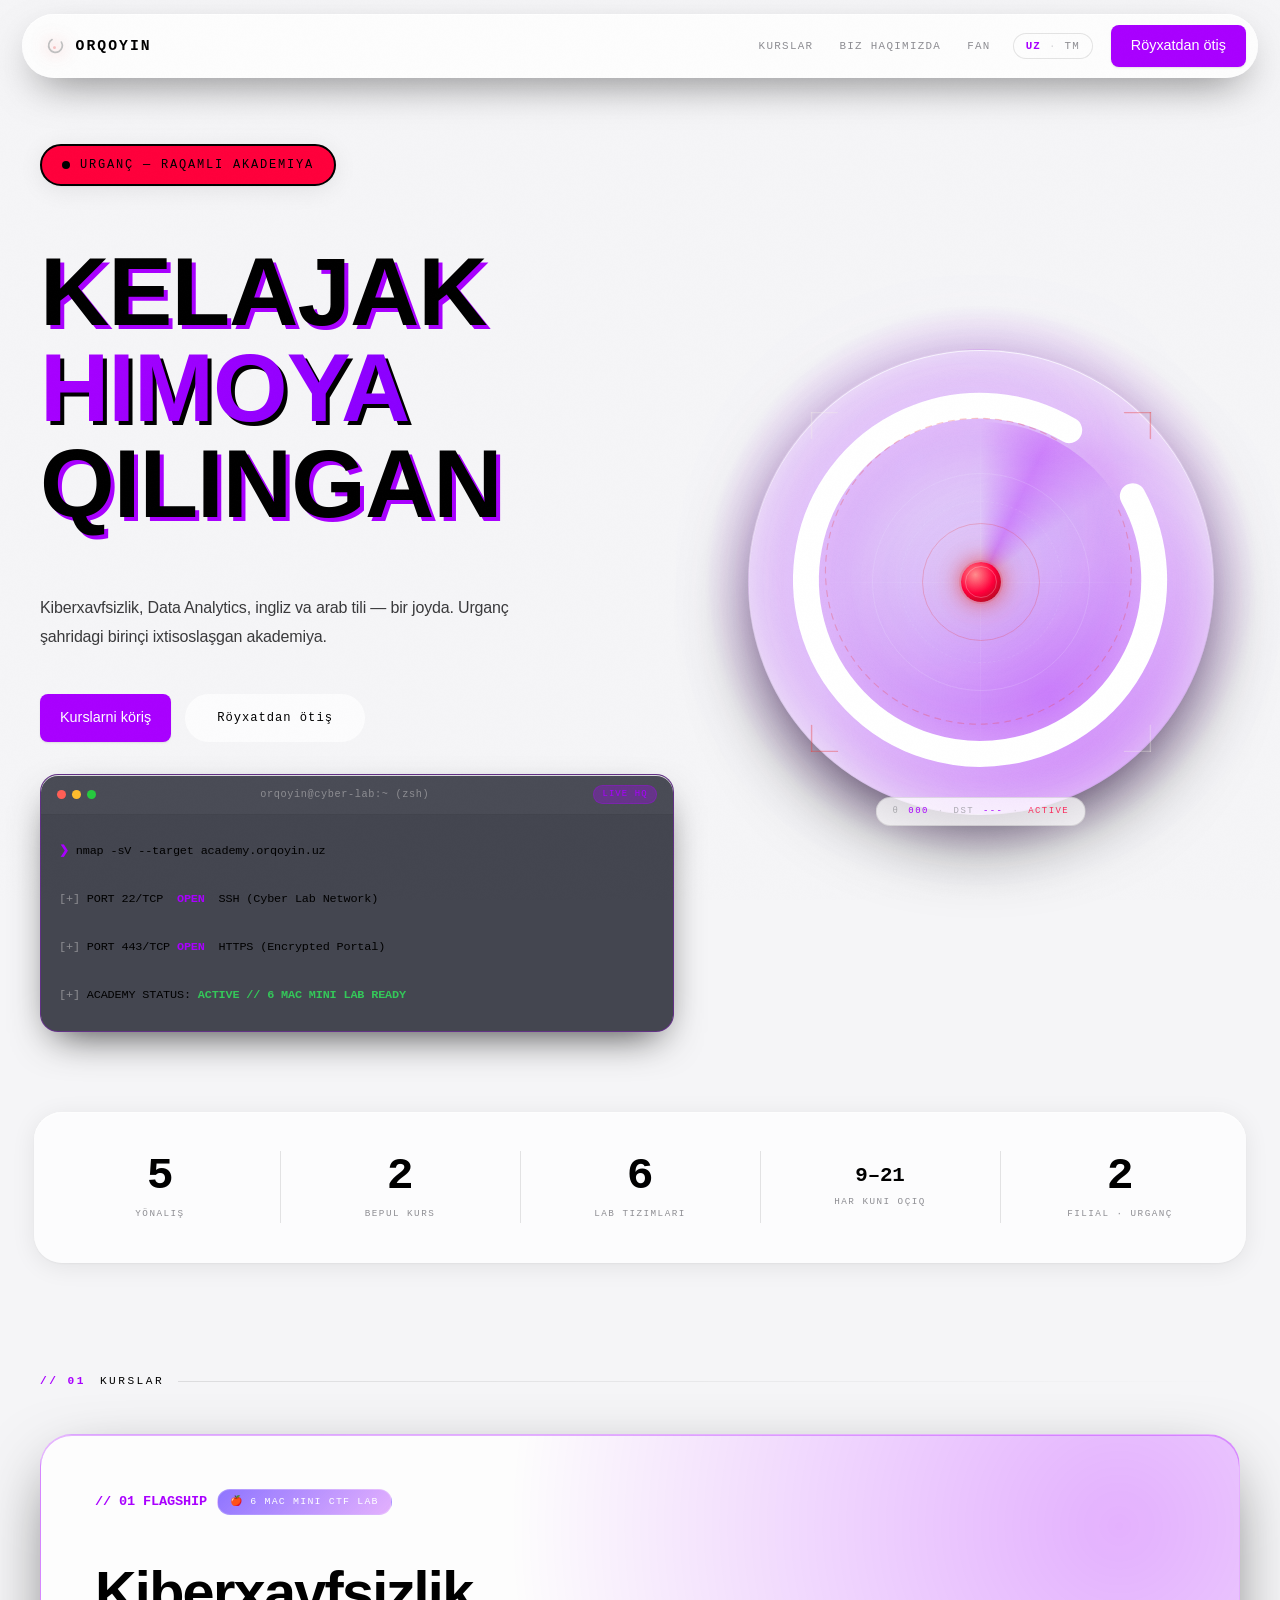
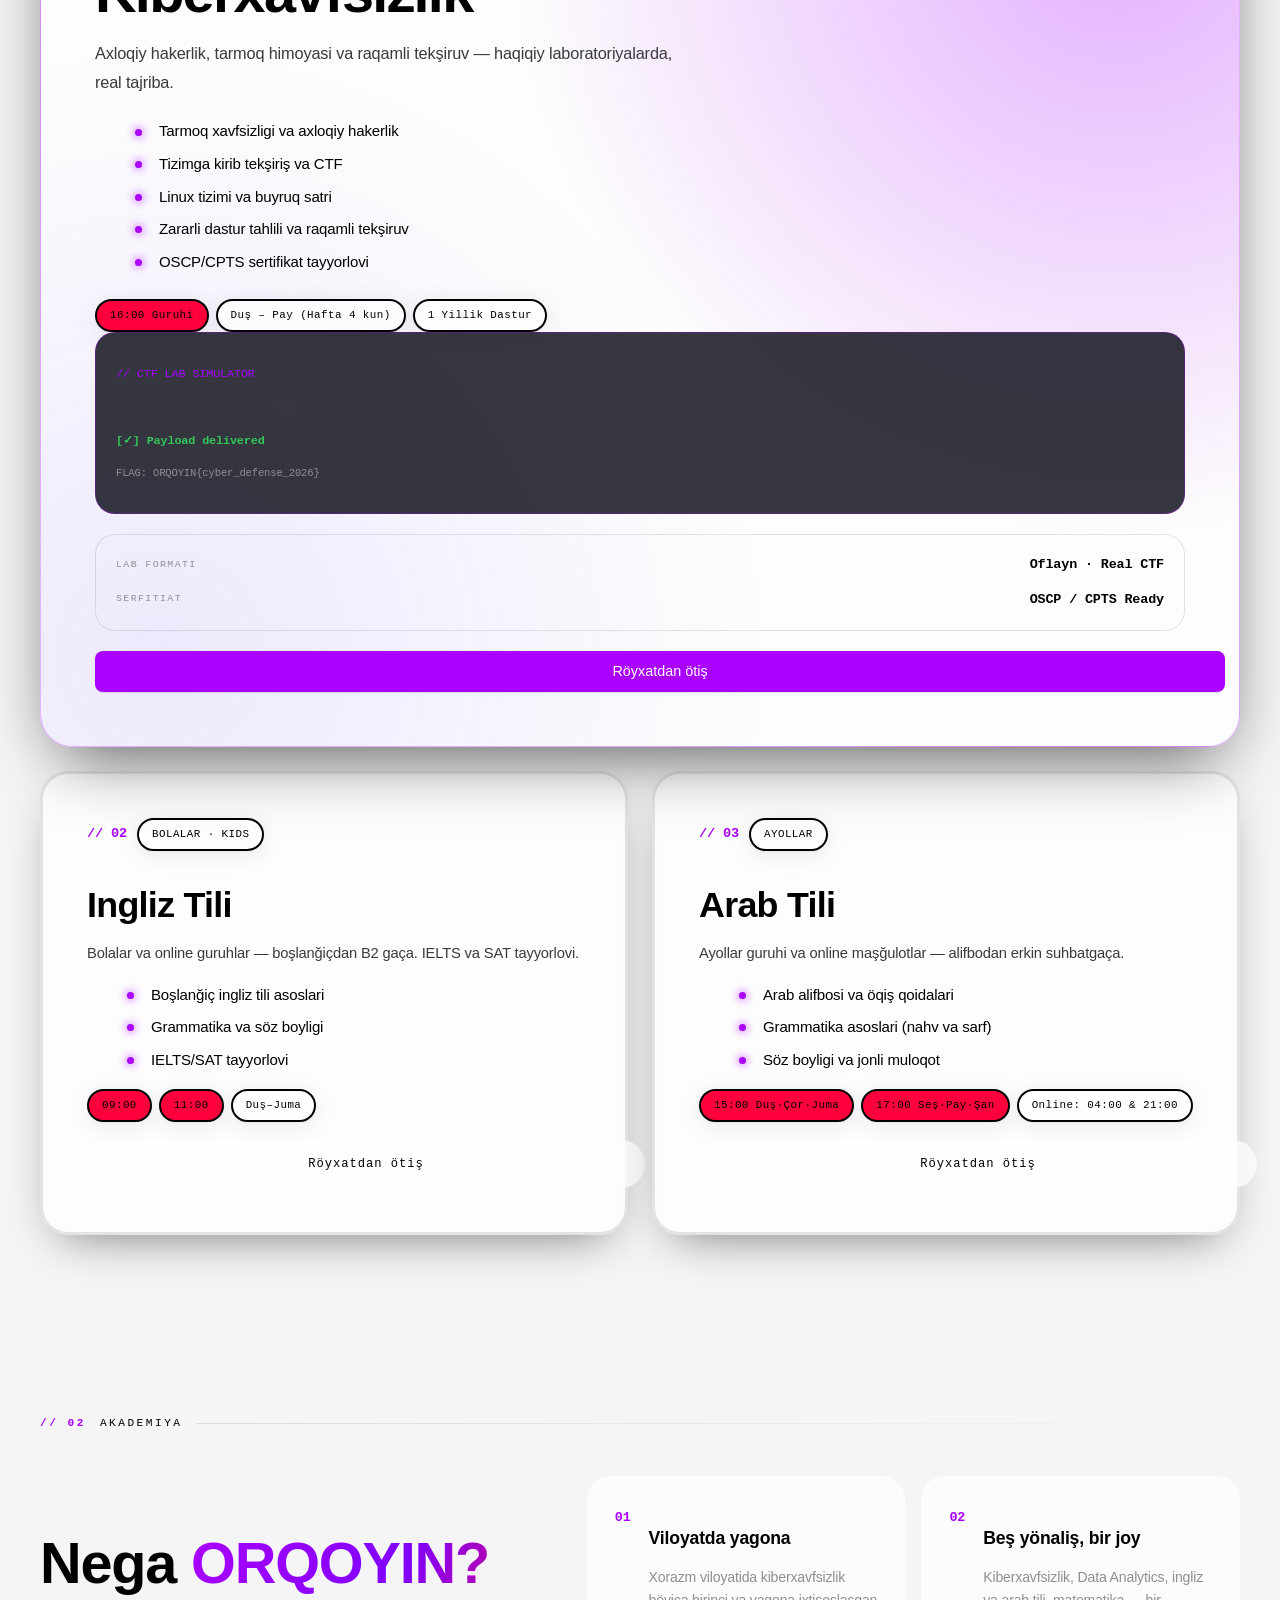
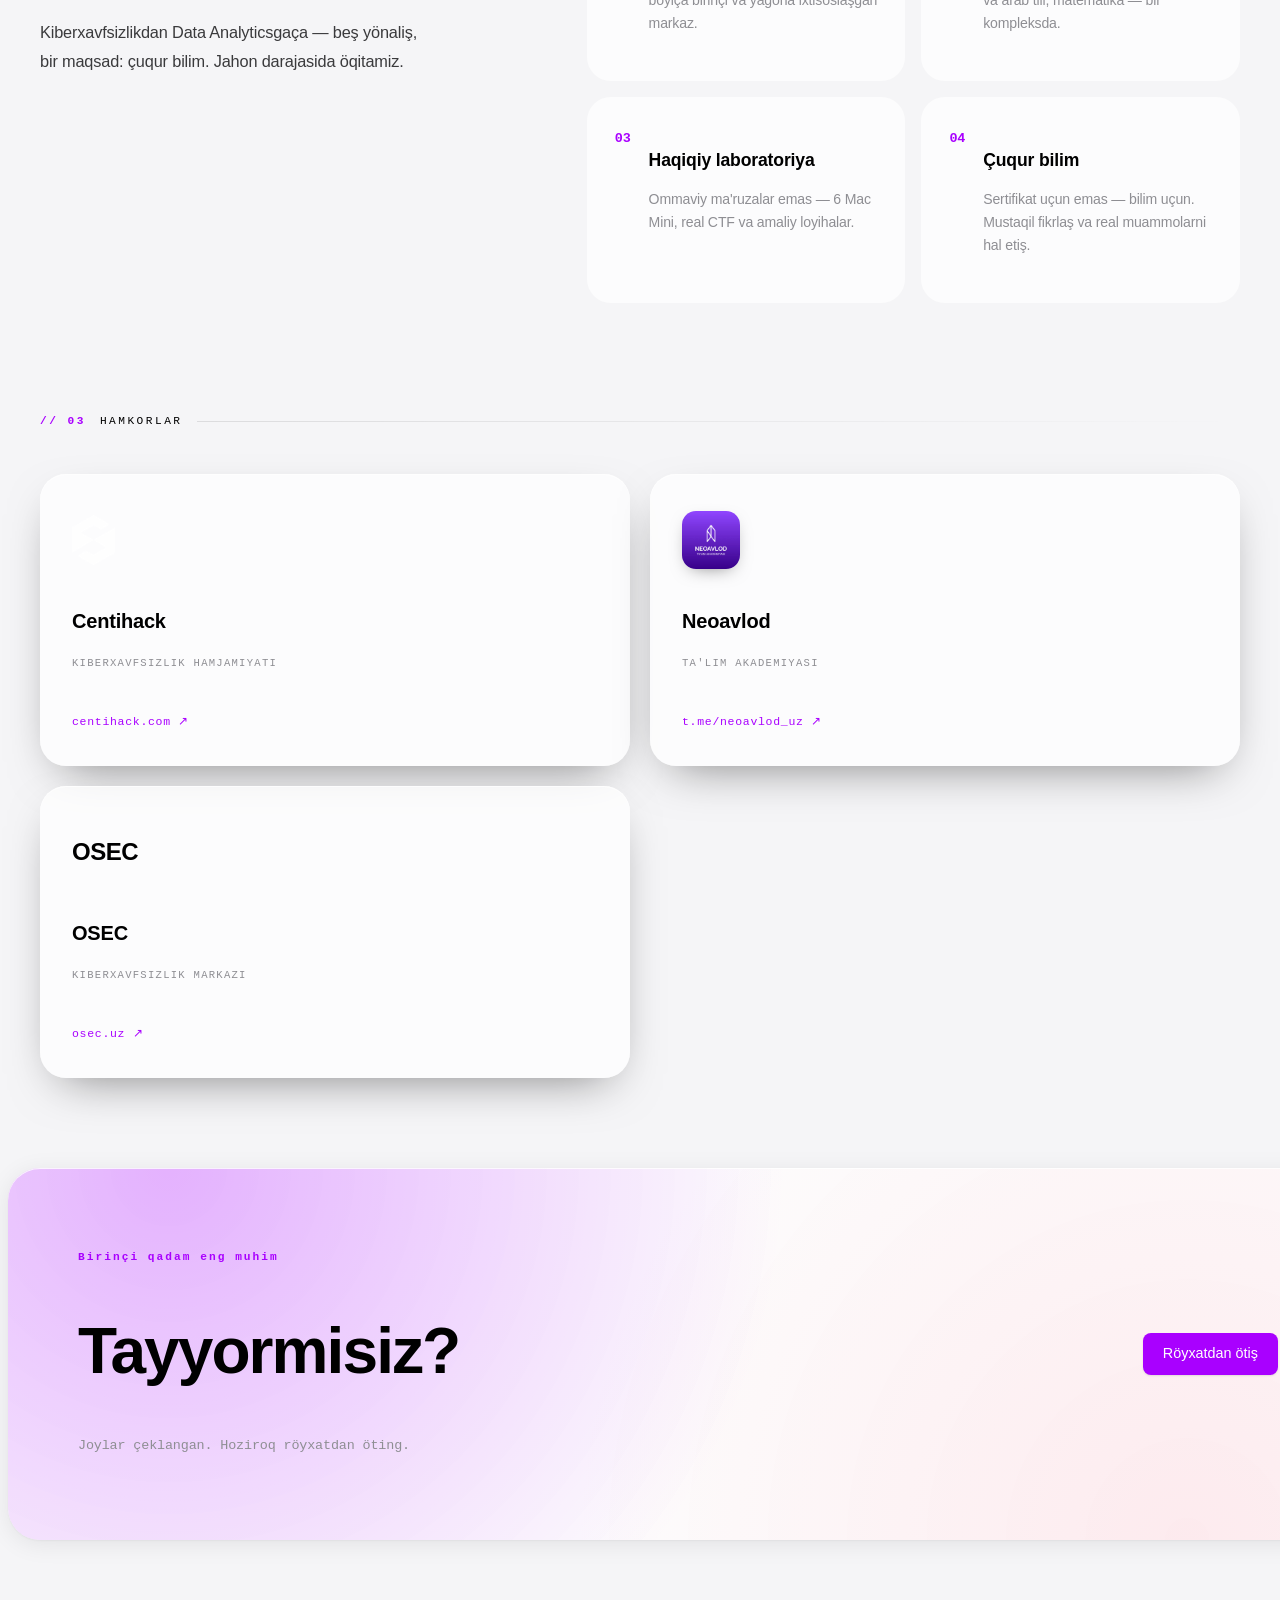
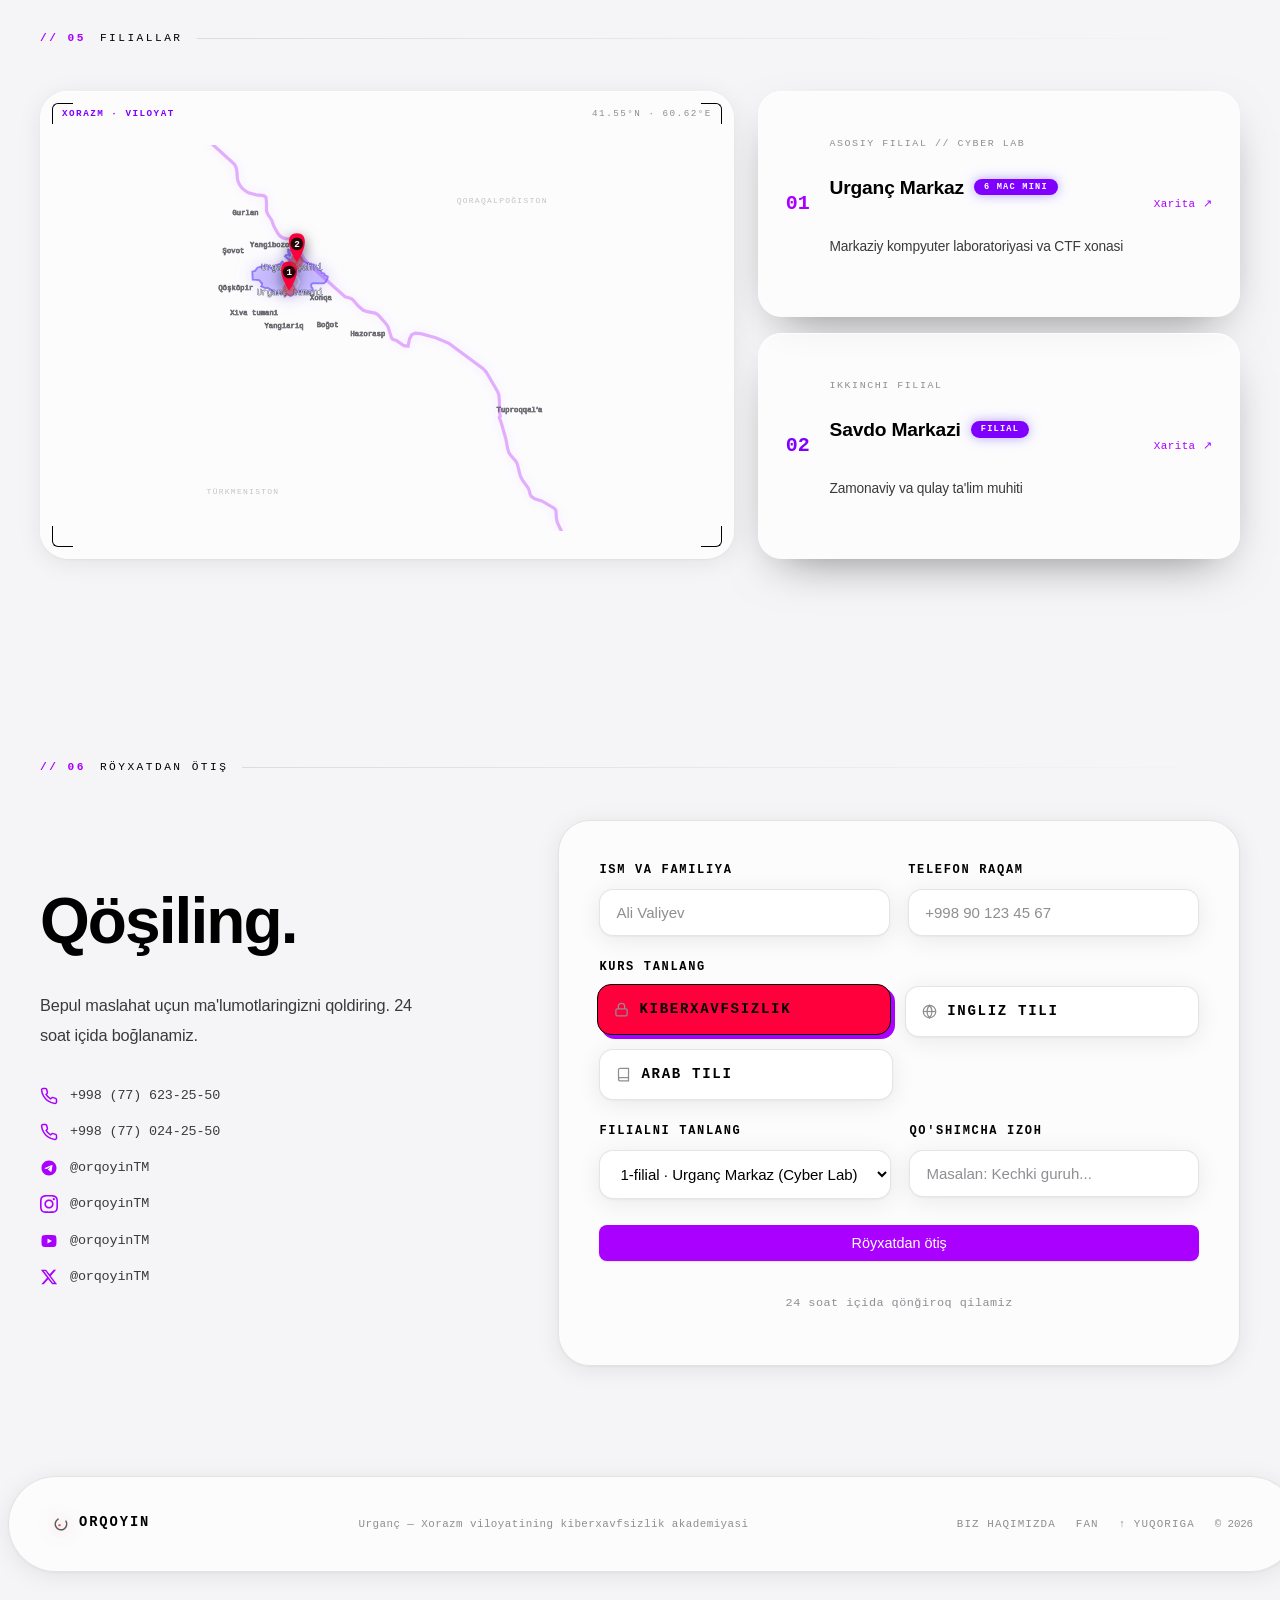
==== commit a9d24e68: "fix(ui): eradicate brutalist aurora background shapes, remove Data Analytics from copy" ====
--- a/index.html
+++ b/index.html
@@ -13,7 +13,7 @@
     <link rel="preconnect" href="https://fonts.googleapis.com">
     <link rel="preconnect" href="https://fonts.gstatic.com" crossorigin>
     <link href="https://fonts.googleapis.com/css2?family=Space+Grotesk:wght@300;400;500;600;700;800&family=Space+Mono:wght@400;700&display=swap" rel="stylesheet">
-    <link rel="stylesheet" href="style.css?v=1787833667">
+    <link rel="stylesheet" href="style.css?v=1787834125">
 </head>
 <body>
 
--- a/style.css
+++ b/style.css
@@ -1011,3 +1011,11 @@
     background: var(--c2) !important;
     color: #FFFFFF !important;
 }
+
+/* KILL BRUTALIST SHAPES */
+.aurora, .au1, .au2, .au3 {
+    display: none !important;
+    opacity: 0 !important;
+    visibility: hidden !important;
+    animation: none !important;
+}
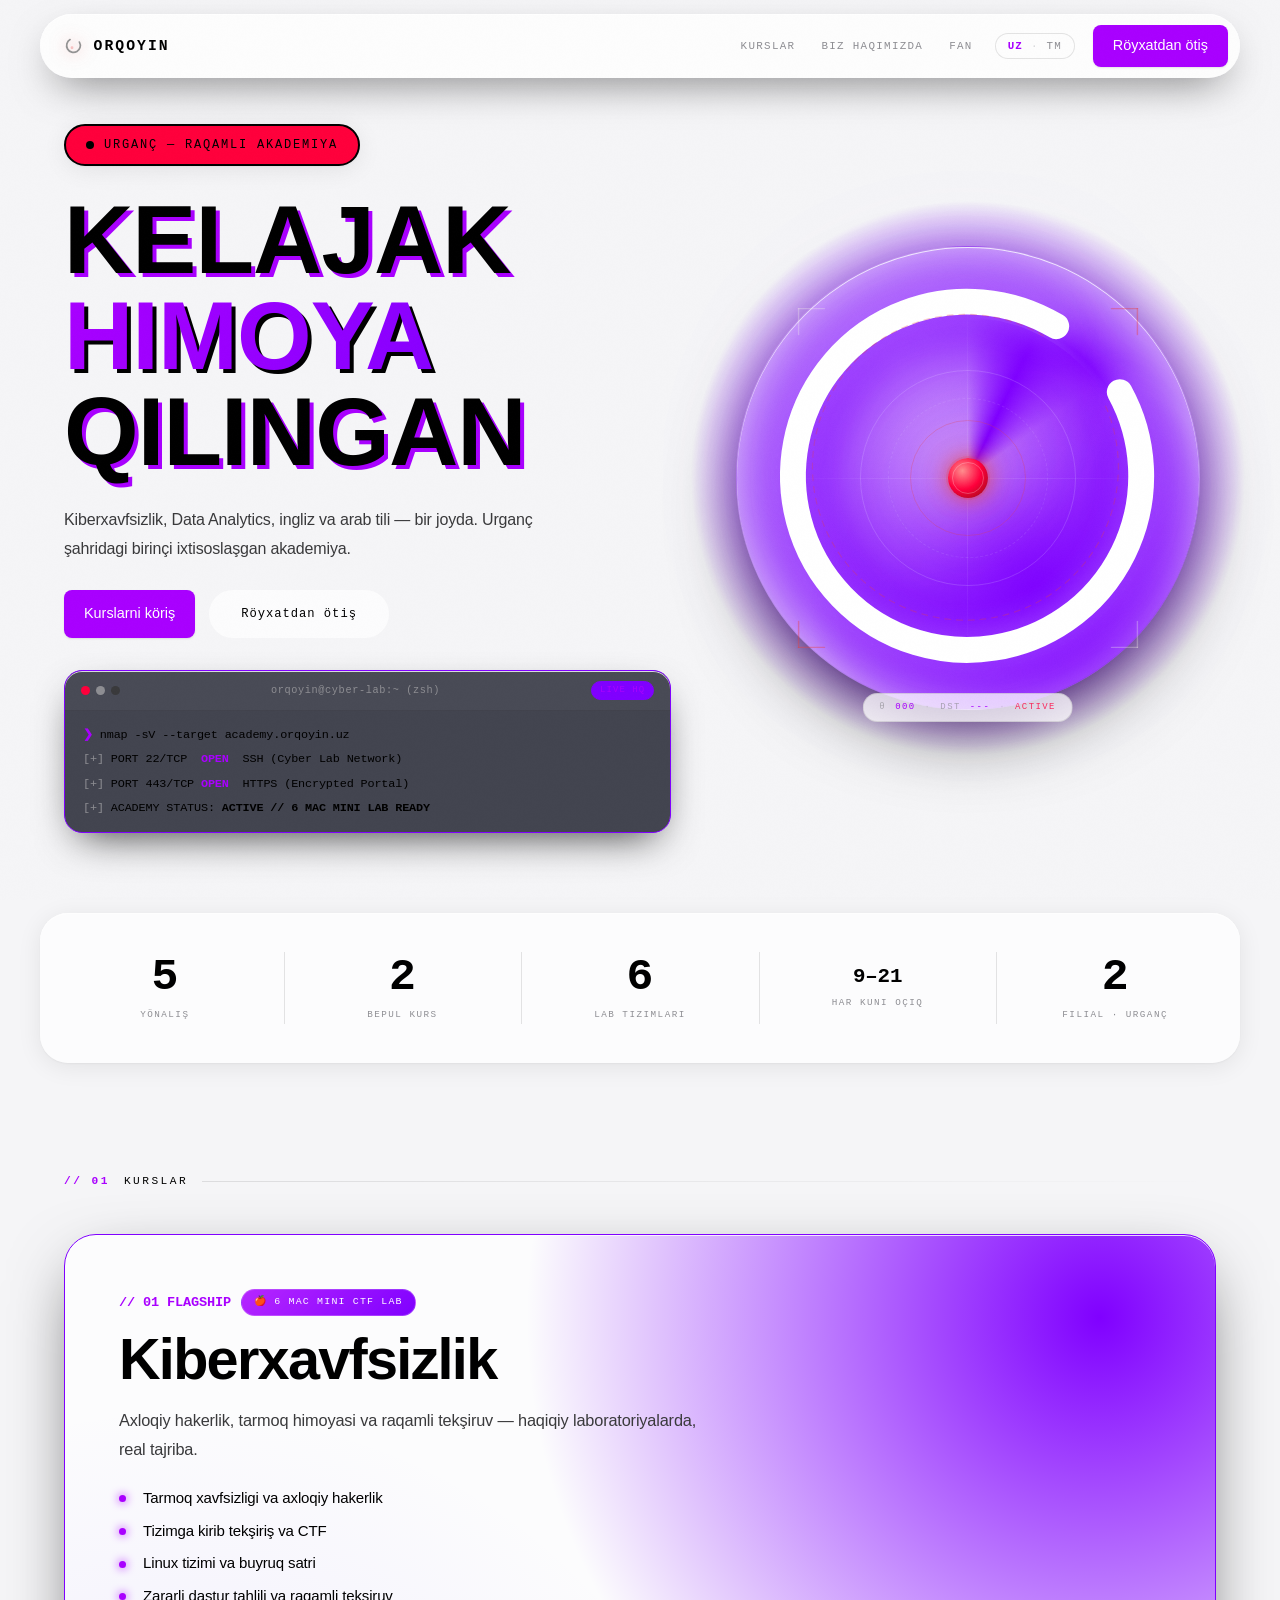
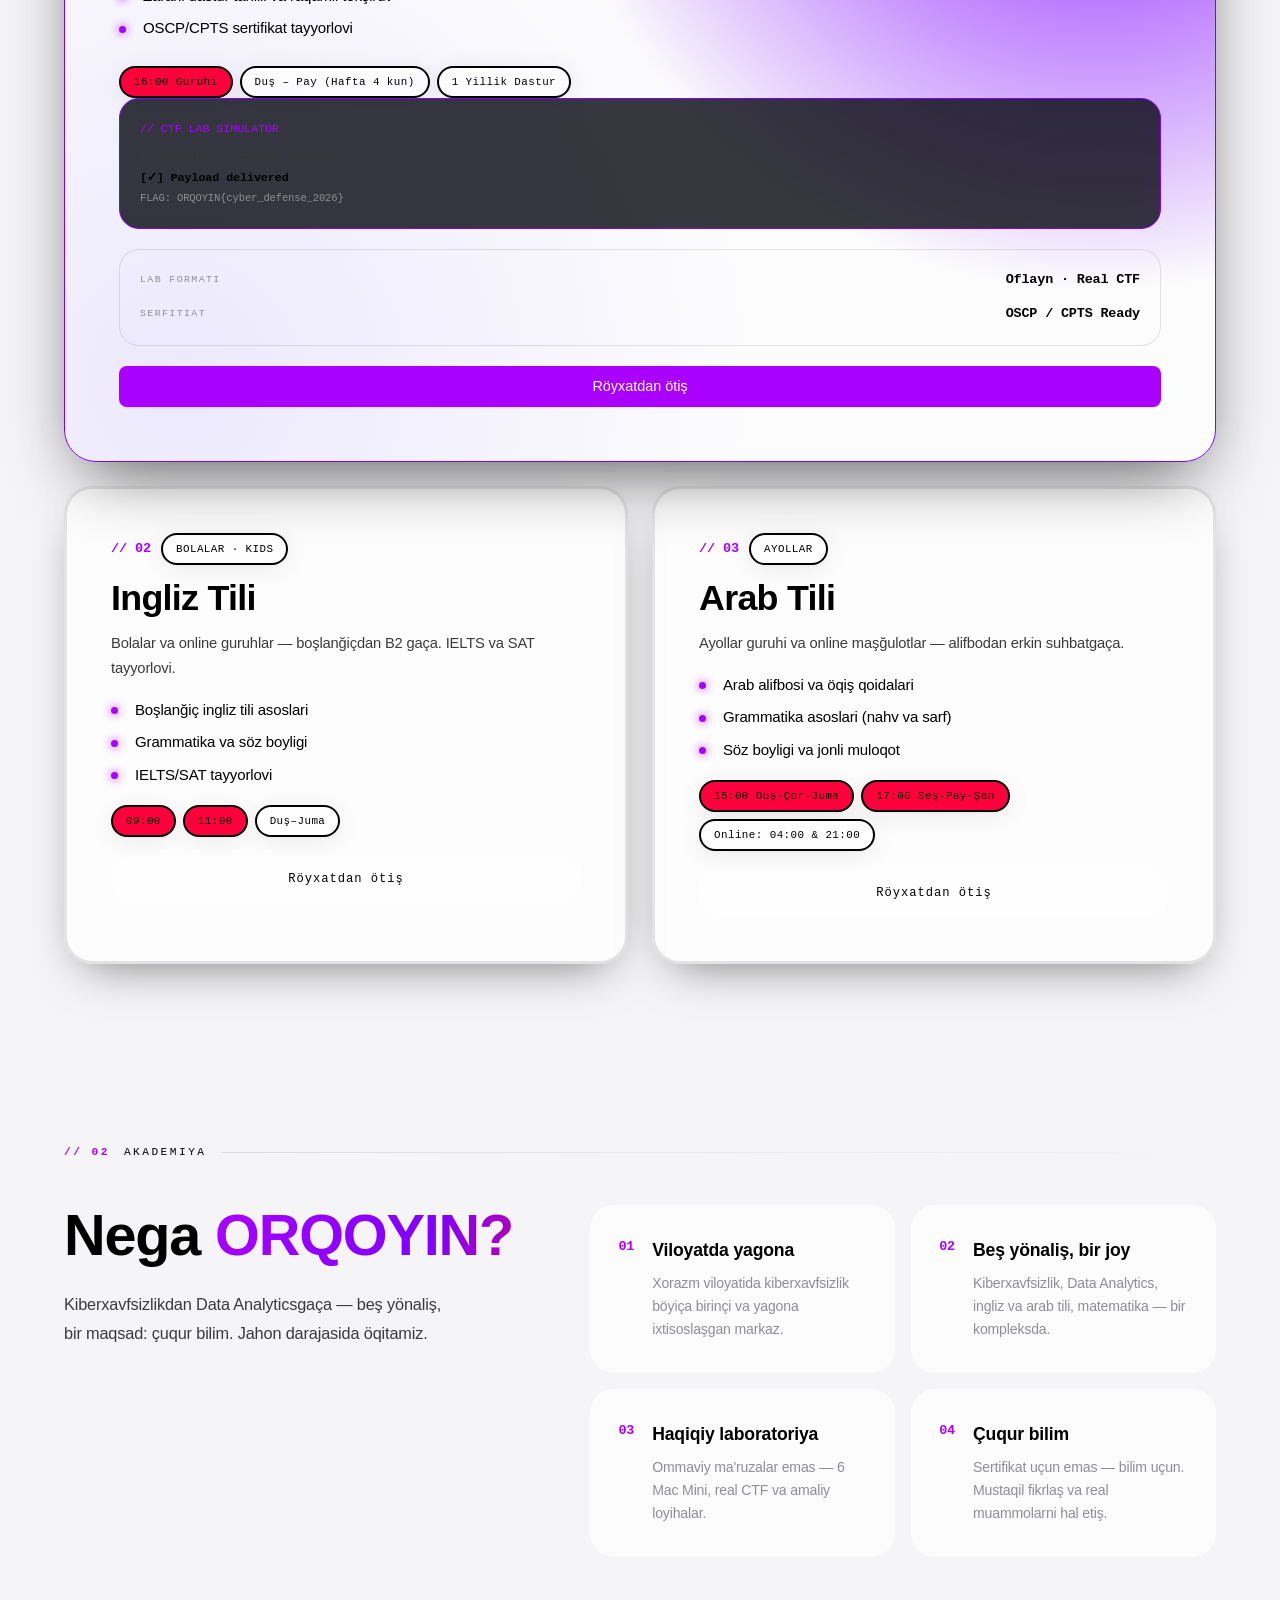
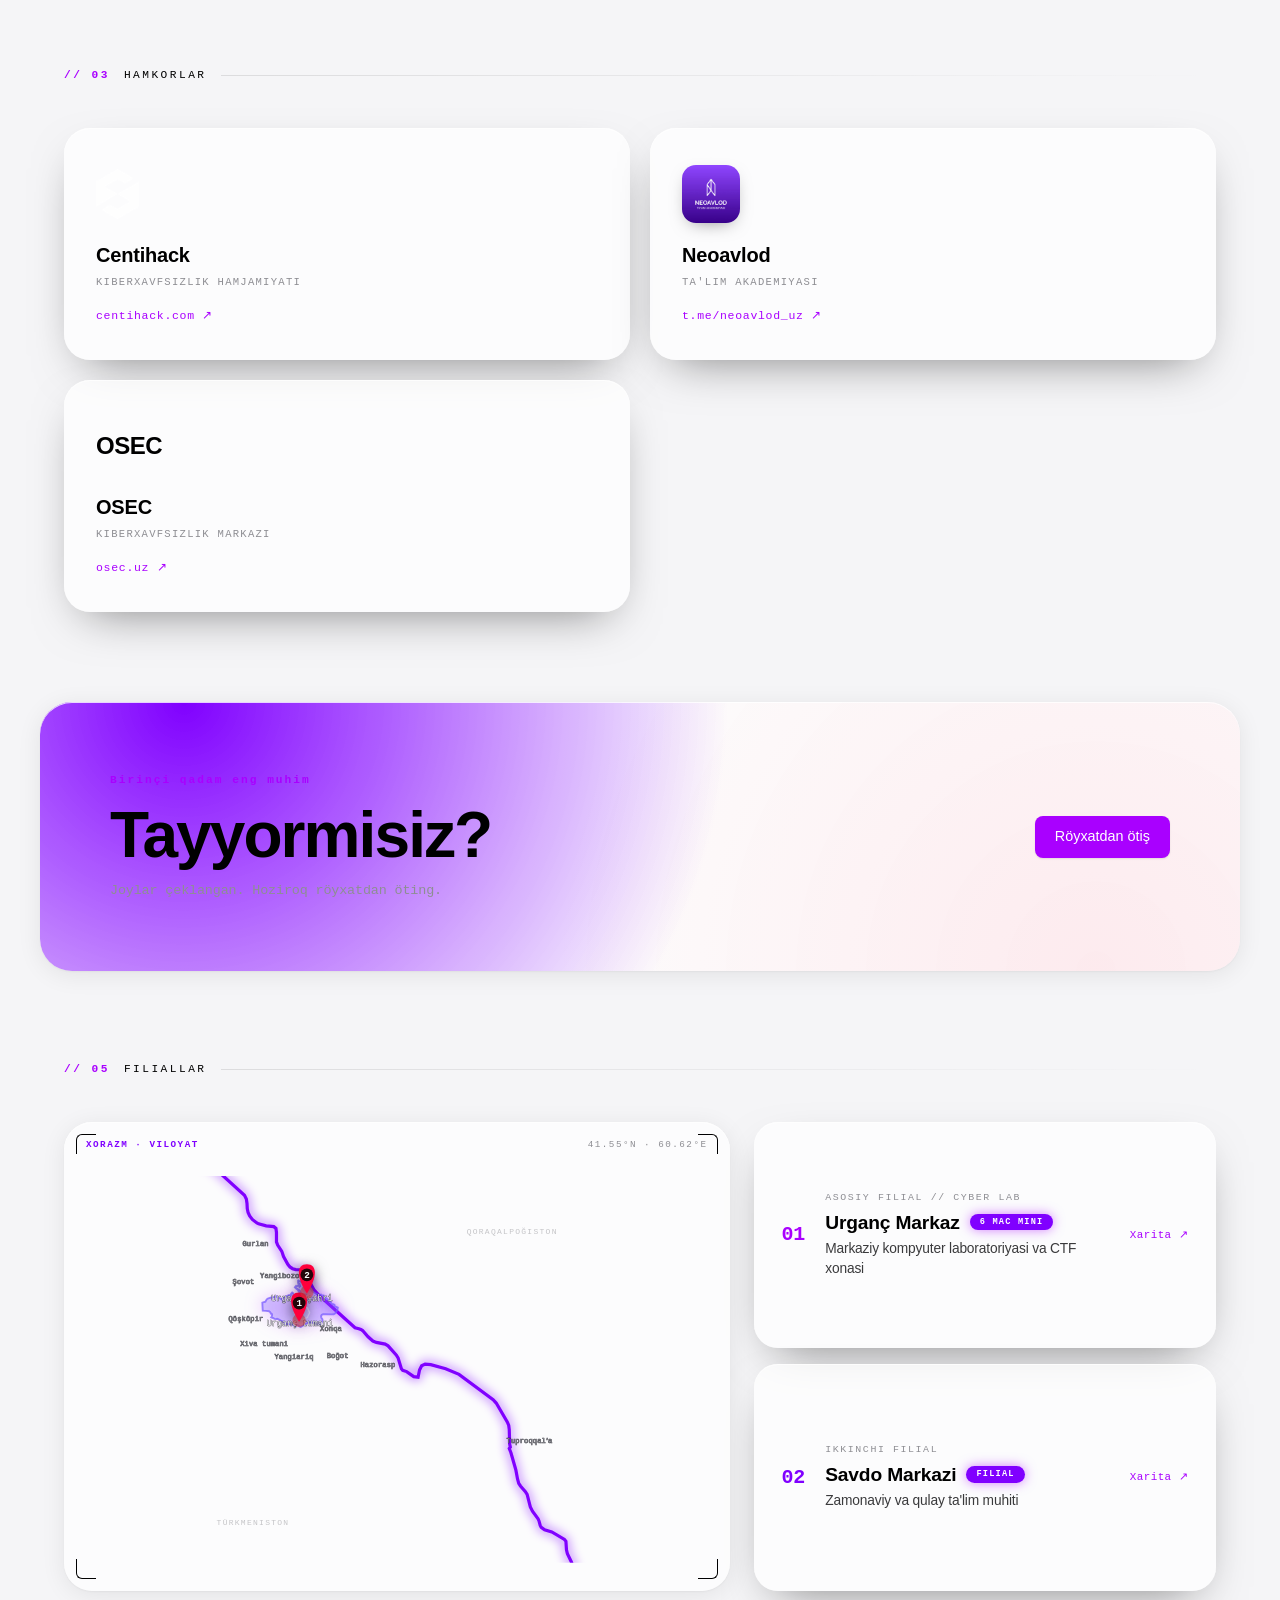
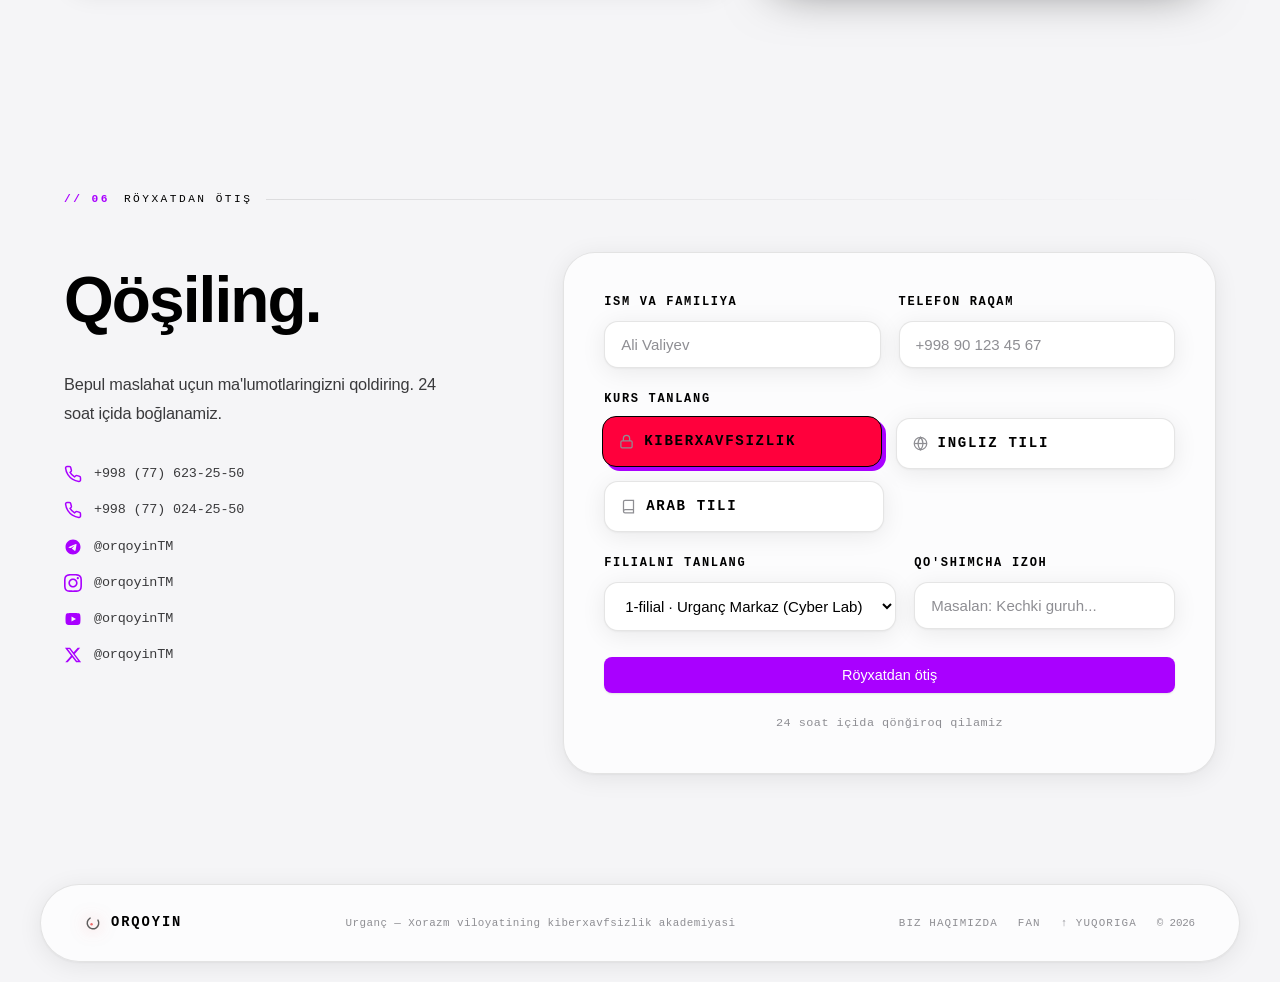
==== commit c72565fb: "fix(ui): eradicate duplicate root block syntax error, sweep all stray colors (green, amber, cyan) to" ====
--- a/index.html
+++ b/index.html
@@ -13,7 +13,7 @@
     <link rel="preconnect" href="https://fonts.googleapis.com">
     <link rel="preconnect" href="https://fonts.gstatic.com" crossorigin>
     <link href="https://fonts.googleapis.com/css2?family=Space+Grotesk:wght@300;400;500;600;700;800&family=Space+Mono:wght@400;700&display=swap" rel="stylesheet">
-    <link rel="stylesheet" href="style.css?v=1787834125">
+    <link rel="stylesheet" href="style.css?v=1787835091">
 </head>
 <body>
 
@@ -487,6 +487,6 @@
     <span id="toast-msg">Muvaffaqiyatli yuborildi!</span>
 </div>
 
-<script src="script.js?v=1787833667" defer></script>
+<script src="script.js?v=1787835091" defer></script>
 </body>
 </html>
--- a/style.css
+++ b/style.css
@@ -1,9 +1,3 @@
-/* ═══════════════════════════════════════════════════════════
-   ORQOYIN — "LIQUID GLASS 2.0 × CYBER COMMAND"
-   High-craft liquid frosted glass · Specular rim lighting
-   Bento matrix · Kinetic typography · Holographic telemetry
-   Everything refracts. The crimson anchor dot remains.
-═══════════════════════════════════════════════════════════ */
 
 :root {
     /* Light Mode (Clean Background) */
@@ -15,8 +9,6 @@
     --c2: #8000FF;       /* Deep Purple */
     --c3: #FF003C;       /* Cyber Red */
     --red: #FF003C;      
-    --green: #34C759;    
-    --amber: #FF9500;    
 
     --t1: #000000;
     --t2: #3A3A3C;
@@ -26,15 +18,13 @@
     --glass2:  rgba(255, 255, 255, 0.5);
     --border:  rgba(0, 0, 0, 0.1);
     --border2: rgba(0, 0, 0, 0.05);
-    --border-cyan: rgba(169, 0, 255, 0.3); /* Purple border */
 
     --grad: linear-gradient(110deg, var(--c1), var(--c2));
     --grad-anim: linear-gradient(110deg, var(--c1), var(--c2), var(--c3), var(--c1));
-    --grad-fire: linear-gradient(135deg, var(--red), var(--amber));
+    --grad-fire: linear-gradient(135deg, var(--red), var(--c1));
 
     --glass-bg: var(--glass);
     --rim: inset 0 1px 0 rgba(255, 255, 255, 0.8);
-    --rim-cyan: inset 0 1px 0 rgba(169, 0, 255, 0.3);
     
     --float: 0 4px 24px rgba(0, 0, 0, 0.08), 0 1px 2px rgba(0, 0, 0, 0.04);
     --shadow-hover: 0 12px 48px rgba(0, 0, 0, 0.12), 0 2px 8px rgba(0, 0, 0, 0.06);
@@ -58,8 +48,6 @@
         --c2: #A900FF;       /* Pure Purple (Dark) */
         --c3: #FF375F;       /* Pink/Red (Dark) */
         --red: #FF453A;      
-        --green: #32D74B;    
-        --amber: #FF9F0A;    
 
         --t1: #FFFFFF;
         --t2: #EBEBF5;
@@ -69,51 +57,13 @@
         --glass2:  rgba(255, 255, 255, 0.05);
         --border:  rgba(255, 255, 255, 0.15);
         --border2: rgba(255, 255, 255, 0.1);
-        --border-cyan: rgba(169, 0, 255, 0.3);
 
         --glass-bg: var(--glass);
         --rim: inset 0 1px 0 rgba(255, 255, 255, 0.15);
-        --rim-cyan: inset 0 1px 0 rgba(169, 0, 255, 0.3);
         
         --float: 0 8px 32px rgba(0, 0, 0, 0.4), 0 1px 2px rgba(0, 0, 0, 0.2);
         --shadow-hover: 0 12px 48px rgba(0, 0, 0, 0.5), 0 2px 8px rgba(0, 0, 0, 0.3);
     }
-}
-
-
-    --c1: var(--c1);       /* vibrant blue */
-    --c2: #FF0055;       /* hot pink */
-    --c3: #FFCC00;       /* bright yellow */
-    --red: #FF3333;      
-    --green: #00CC66;    
-    --amber: #FF9900;    
-
-    --t1: #111111;
-    --t2: #333333;
-    --t3: #555555;
-
-    --glass:   #FFFFFF;
-    --glass2:  #FFFFFF;
-    --border:  #000000;
-    --border2: #000000;
-    --border-cyan: #000000;
-
-    --grad: linear-gradient(110deg, var(--c1), var(--c2) 45%, var(--c3));
-    --grad-anim: linear-gradient(110deg, var(--c1), #FF0055, #FFCC00, var(--c1));
-    --grad-fire: linear-gradient(135deg, #FF3333, #FF0055);
-
-    /* Brutalist shadow config */
-    --glass-bg: #FFFFFF;
-    --rim: none;
-    --rim-cyan: none;
-    --float: 6px 6px 0px #000000;
-
-    --mono: 'Space Mono', monospace;
-    --font: 'Space Grotesk', system-ui, sans-serif;
-    --ease: cubic-bezier(0.34, 1.56, 0.64, 1); /* bouncy ease */
-    --nav-h: 84px;
-    --max: 1280px;
-    --pad: clamp(20px, 5vw, 80px);
 }
 
 *, *::before, *::after { box-sizing: border-box; margin: 0; padding: 0; }
@@ -169,7 +119,7 @@
 
 .aura-mouse {
     position: fixed; width: 520px; height: 520px; border-radius: 50%; z-index: -1;
-    background: radial-gradient(circle, var(--border-cyan), rgba(122,92,255,0.04) 45%, transparent 70%);
+    background: radial-gradient(circle, var(--c2), rgba(169,0,255,0.05) 45%, transparent 70%);
     transform: translate(-50%,-50%); pointer-events: none;
     left: 50%; top: 40%; will-change: left, top;
 }
@@ -195,8 +145,8 @@
 body.hovering .cur-ring {
     width: 54px; height: 54px;
     border-color: var(--c1);
-    background: var(--border-cyan);
-    box-shadow: 0 0 20px var(--border-cyan);
+    background: var(--c2);
+    box-shadow: 0 0 20px var(--c2);
 }
 body.hovering .cur { background: var(--c1); box-shadow: 0 0 16px var(--c1); }
 
@@ -283,7 +233,7 @@
     background: var(--glass); box-shadow: inset 0 1px 0 rgba(255,255,255,.15);
     transition: color .2s, border-color .2s;
 }
-.mm-lang-btn.active, .mm-lang-btn:hover { color: var(--c1); border-color: var(--border-cyan); }
+.mm-lang-btn.active, .mm-lang-btn:hover { color: var(--c1); border-color: var(--c2); }
 .mm-link { font-family: var(--font); font-size: 1.8rem; font-weight: 600; color: var(--t2); transition: color .2s, transform .3s var(--ease); }
 .mm-link:hover { color: var(--t1); transform: translateX(6px); }
 .mm-cta { color: var(--c1); }
@@ -310,9 +260,9 @@
 }
 .btn-ghost:hover, .btn-outline-amber:hover {
     transform: translateY(-2px);
-    border-color: var(--border-cyan);
+    border-color: var(--c2);
     color: #fff;
-    box-shadow: var(--rim), 0 10px 30px -10px var(--border-cyan);
+    box-shadow: var(--rim), 0 10px 30px -10px var(--c2);
 }
 
 /* ── HERO ────────────────────────────────────────────────── */
@@ -355,7 +305,7 @@
 /* ── HERO LIVE CYBER TERMINAL WIDGET ─────────────────────── */
 .hero-terminal {
     margin-top: 6px; border-radius: 18px; overflow: hidden;
-    background: rgba(8, 11, 24, 0.75); border: 1px solid var(--border-cyan);
+    background: rgba(8, 11, 24, 0.75); border: 1px solid var(--c2);
     box-shadow: var(--rim), 0 16px 40px -15px rgba(0,0,0,0.8);
      -webkit-
 }
@@ -365,26 +315,26 @@
 }
 .term-dots { display: flex; gap: 6px; }
 .term-dots span { width: 9px; height: 9px; border-radius: 50%; }
-.term-dots span:nth-child(1) { background: #ff5f56; }
-.term-dots span:nth-child(2) { background: #ffbd2e; }
-.term-dots span:nth-child(3) { background: #27c93f; }
+.term-dots span:nth-child(1) { background: var(--red); }
+.term-dots span:nth-child(2) { background: var(--t3); }
+.term-dots span:nth-child(3) { background: var(--t2); }
 .term-title { font-family: var(--mono); font-size: .64rem; letter-spacing: .06em; color: var(--t3); }
 .term-badge {
     font-family: var(--mono); font-size: .56rem; letter-spacing: .12em;
-    color: var(--c1); background: var(--border-cyan); border: 1px solid var(--border-cyan);
+    color: var(--c1); background: var(--c2); border: 1px solid var(--c2);
     padding: 2px 8px; border-radius: 100px;
 }
 .term-body { padding: 14px 18px; font-size: .74rem; line-height: 1.7; display: flex; flex-direction: column; gap: 4px; }
 .t-prompt { color: var(--c1); font-weight: 700; }
 .t-cyan { color: var(--c1); font-weight: 700; }
-.t-green { color: var(--green); font-weight: 700; }
+.t-green { color: var(--t1); font-weight: 700; }
 .t-dim { color: var(--t3); }
 
 /* ── SURVEILLANCE EYE — 2.0 CYBER SCANNER ─────────────────── */
 .hero-eye-wrap { display: flex; align-items: center; justify-content: center; position: relative; }
 .eye-haze {
     position: absolute; width: 560px; height: 560px; border-radius: 50%; pointer-events: none; z-index: 0;
-    background: radial-gradient(circle, rgba(122,92,255,0.18) 0%, var(--border-cyan) 42%, transparent 70%);
+    background: radial-gradient(circle, rgba(169,0,255,0.15) 0%, var(--c2) 42%, transparent 70%);
     animation: haze-pulse 6s ease-in-out infinite;
 }
 @keyframes haze-pulse { 0%,100%{opacity:.7; transform:scale(1)} 50%{opacity:1; transform:scale(1.06)} }
@@ -393,7 +343,7 @@
 .eye-lens {
     width: 116%; height: 116%; border-radius: 50%;
     background: radial-gradient(circle at 35% 25%, rgba(255,255,255,.14), transparent 50%),
-                radial-gradient(circle at 65% 75%, var(--border-cyan), transparent 50%),
+                radial-gradient(circle at 65% 75%, var(--c2), transparent 50%),
                 rgba(255,255,255,.015);
     border: 1px solid var(--border2);
     box-shadow: var(--rim), 0 30px 80px -20px rgba(0,0,0,.8);
@@ -412,7 +362,7 @@
 }
 .eye-scan {
     width: 80%; height: 80%; border-radius: 50%;
-    background: conic-gradient(from 0deg, transparent 0%, var(--border-cyan) 7%, rgba(122,92,255,.04) 15%, transparent 22%);
+    background: conic-gradient(from 0deg, transparent 0%, var(--c2) 7%, rgba(169,0,255,0.05) 15%, transparent 22%);
     animation: scan-spin 4s linear infinite;
 }
 @keyframes scan-spin { to { transform: rotate(360deg); } }
@@ -475,7 +425,7 @@
     font-family: var(--mono); font-size: 2.8rem; font-weight: 700; line-height: 1;
     color: var(--t1); transition: text-shadow .4s, color .4s;
 }
-.sv.counting { text-shadow: 0 0 34px var(--border-cyan); color: var(--c1); }
+.sv.counting { text-shadow: 0 0 34px var(--c2); color: var(--c1); }
 .sv-sm { font-size: 1.3rem; }
 .sl { font-family: var(--mono); font-size: .58rem; letter-spacing: .16em; color: var(--t3); text-transform: uppercase; text-align: center; }
 
@@ -502,11 +452,11 @@
     grid-column: span 12;
     padding: clamp(34px, 5vw, 54px);
     border-radius: 32px;
-    background: radial-gradient(circle at 90% 10%, var(--border-cyan), transparent 45%),
+    background: radial-gradient(circle at 90% 10%, var(--c2), transparent 45%),
                 radial-gradient(circle at 10% 90%, rgba(122,92,255,0.12), transparent 45%),
                 var(--glass-bg);
-    border: 1px solid var(--border-cyan);
-    box-shadow: var(--rim-cyan), 0 24px 70px -20px rgba(0,0,0,0.7);
+    border: 1px solid var(--c2);
+    box-shadow: var(--rim), 0 24px 70px -20px rgba(0,0,0,0.7);
     
     -webkit-
     display: grid;
@@ -518,8 +468,8 @@
 }
 .bento-flagship:hover {
     transform: translateY(-5px);
-    border-color: var(--border-cyan);
-    box-shadow: var(--rim-cyan), 0 32px 85px -20px var(--border-cyan);
+    border-color: var(--c2);
+    box-shadow: var(--rim), 0 32px 85px -20px var(--c2);
 }
 
 .bento-tag-row {
@@ -530,7 +480,7 @@
 }
 .bento-badge-lab {
     font-family: var(--mono); font-size: .62rem; letter-spacing: .12em; text-transform: uppercase;
-    color: #fff; background: linear-gradient(135deg, rgba(122,92,255,.85), var(--border-cyan));
+    color: #fff; background: linear-gradient(135deg, rgba(169,0,255,0.85), var(--c2));
     padding: 5px 12px; border-radius: 100px; border: 1px solid rgba(255,255,255,.2);
 }
 
@@ -557,7 +507,7 @@
 }
 .bento-terminal-box {
     border-radius: 20px; padding: 20px;
-    background: rgba(5,7,17,0.8); border: 1px solid var(--border-cyan);
+    background: rgba(5,7,17,0.8); border: 1px solid var(--c2);
     font-family: var(--mono); font-size: .74rem; line-height: 1.8;
 }
 .bento-meta-strip {
@@ -659,7 +609,7 @@
 }
 .why-item::before {
     content:''; position:absolute; inset:0;
-    background: radial-gradient(circle at 20% 0%, var(--border-cyan), transparent 55%);
+    background: radial-gradient(circle at 20% 0%, var(--c2), transparent 55%);
     opacity:0; transition:opacity .3s; pointer-events: none;
 }
 .why-item:hover { transform: translateY(-4px); border-color: #000; background: var(--c3); }
@@ -679,7 +629,7 @@
     border: 1px solid var(--border); box-shadow: var(--rim), 0 18px 50px -22px rgba(0,0,0,.55);
     transition: transform .4s var(--ease), border-color .35s, box-shadow .4s;
 }
-.pt-card:hover { transform: translateY(-5px); border-color: var(--border-cyan); box-shadow: var(--rim), 0 30px 70px -24px var(--border-cyan); }
+.pt-card:hover { transform: translateY(-5px); border-color: var(--c2); box-shadow: var(--rim), 0 30px 70px -24px var(--c2); }
 .pt-logo { height: 60px; display: flex; align-items: center; }
 .pt-logo img { max-height: 58px; max-width: 160px; width: auto; object-fit: contain; }
 .pt-logo img.mono-mark { max-height: 50px; filter: brightness(0) invert(1); opacity: .9; }
@@ -708,7 +658,7 @@
 }
 .garaoy-glow {
     position: absolute; width: 70%; height: 180%; right: -15%; top: -40%;
-    background: radial-gradient(circle, rgba(122,92,255,0.2), var(--border-cyan) 45%, transparent 70%);
+    background: radial-gradient(circle, rgba(169,0,255,0.2), var(--c2) 45%, transparent 70%);
     pointer-events: none; animation: haze-pulse 7s ease-in-out infinite;
 }
 .garaoy-body { position: relative; z-index: 1; display: flex; flex-direction: column; align-items: flex-start; gap: 20px; }
@@ -733,7 +683,7 @@
     transition: color .25s, border-color .25s, background .25s, transform .3s var(--ease);
 }
 .plat svg { color: var(--c1); }
-.plat:hover { color: var(--t1); border-color: var(--border-cyan); background: var(--border-cyan); transform: translateY(-2px); }
+.plat:hover { color: var(--t1); border-color: var(--c2); background: var(--c2); transform: translateY(-2px); }
 
 /* ── CTA ─────────────────────────────────────────────────── */
 .cta-strip {
@@ -742,7 +692,7 @@
     display: flex; align-items: center; justify-content: space-between; gap: 40px; flex-wrap: wrap;
     border-radius: 32px;
     background:
-        radial-gradient(circle at 12% 0%, var(--border-cyan), transparent 50%),
+        radial-gradient(circle at 12% 0%, var(--c2), transparent 50%),
         radial-gradient(circle at 88% 100%, rgba(255,100,130,.12), transparent 50%),
         var(--glass-bg);
     
@@ -771,21 +721,21 @@
 .br-map-coord { color: var(--t3); }
 .kh-map { width: 100%; max-width: 480px; height: auto; margin: 6px 0; }
 
-.hud-c { position: absolute; width: 20px; height: 20px; z-index: 2; pointer-events: none; border-color: var(--border-cyan); }
+.hud-c { position: absolute; width: 20px; height: 20px; z-index: 2; pointer-events: none; border-color: var(--c2); }
 .hud-c.tl { top: 12px; left: 12px; border-top: 1.5px solid; border-left: 1.5px solid; border-top-left-radius: 6px; }
 .hud-c.tr { top: 12px; right: 12px; border-top: 1.5px solid; border-right: 1.5px solid; border-top-right-radius: 6px; }
 .hud-c.bl { bottom: 12px; left: 12px; border-bottom: 1.5px solid; border-left: 1.5px solid; border-bottom-left-radius: 6px; }
 .hud-c.br { bottom: 12px; right: 12px; border-bottom: 1.5px solid; border-right: 1.5px solid; border-bottom-right-radius: 6px; }
 
-.kh-river { stroke: var(--border-cyan); stroke-width: 2.4; stroke-linecap: round; fill: none; filter: drop-shadow(0 0 4px var(--border-cyan)); }
+.kh-river { stroke: var(--c2); stroke-width: 2.4; stroke-linecap: round; fill: none; filter: drop-shadow(0 0 4px var(--c2)); }
 .kh-hx { fill: rgba(255,255,255,.035); stroke: rgba(255,255,255,.10); stroke-width: 1; transition: fill .3s, stroke .3s; }
 .kh-hx.kh-on {
     fill: rgba(122,92,255,.30); stroke: rgba(122,92,255,.75); stroke-width: 1.4;
-    filter: drop-shadow(0 0 6px rgba(122,92,255,.55)); animation: kh-breathe 4s ease-in-out infinite;
+    filter: drop-shadow(0 0 6px rgba(169,0,255,0.5)); animation: kh-breathe 4s ease-in-out infinite;
 }
 @keyframes kh-breathe { 0%,100%{ fill: rgba(122,92,255,.26);} 50%{ fill: rgba(122,92,255,.42);} }
 .kh-l { fill: var(--t3); font-family: var(--mono); font-size: 5.8px; letter-spacing: .02em; }
-.kh-l.kh-l-on { fill: #eef0ff; }
+.kh-l.kh-l-on { fill: #FFFFFF; }
 .kh-pinlink { cursor: pointer; }
 .kh-pin-body { fill: var(--red); filter: drop-shadow(0 3px 5px rgba(0,0,0,.55)); }
 .kh-pin-hole { fill: #23060a; }
@@ -809,7 +759,7 @@
 .br-tag { font-family: var(--mono); font-size: .62rem; letter-spacing: .16em; text-transform: uppercase; color: var(--t3); }
 .br-name { font-size: 1.2rem; font-weight: 700; color: var(--t1); display: flex; align-items: center; gap: 10px; flex-wrap: wrap; line-height: 1.2; }
 .br-badge { font-family: var(--mono); font-size: .54rem; letter-spacing: .14em; padding: 3px 10px; border-radius: 100px;
-    background: var(--c2); color: #fff; box-shadow: 0 0 12px rgba(122,92,255,.55); }
+    background: var(--c2); color: #fff; box-shadow: 0 0 12px rgba(169,0,255,0.5); }
 .br-sub { font-size: .86rem; color: var(--t2); }
 .br-go { font-family: var(--mono); font-size: .68rem; letter-spacing: .04em; color: var(--c1); transition: color .2s; white-space: nowrap; }
 .br-card:hover .br-go { color: #fff; }
@@ -817,7 +767,7 @@
 .kh-nb { fill: rgba(255,255,255,.03); stroke: rgba(255,255,255,.07); stroke-width: .5; }
 .kh-nb-l { fill: var(--t3); opacity: .5; font-family: var(--mono); font-size: 6px; letter-spacing: .16em; }
 .kh-city { animation: none !important; }
-.kh-city.kh-on { fill: rgba(122,92,255,.62); stroke: rgba(184,164,255,.95); stroke-width: 1.1; filter: drop-shadow(0 0 5px rgba(122,92,255,.7)); }
+.kh-city.kh-on { fill: rgba(169,0,255,0.6); stroke: rgba(215,150,255,0.95); stroke-width: 1.1; filter: drop-shadow(0 0 5px rgba(122,92,255,.7)); }
 .kh-city.kh-hx { fill: rgba(255,255,255,.11); stroke: rgba(255,255,255,.42); stroke-width: 1; }
 .kh-l-city { font-size: 5.4px; }
 .kh-l, .kh-l-on { paint-order: stroke; stroke: rgba(6,8,18,.8); stroke-width: .5px; stroke-linejoin: round; }
@@ -901,9 +851,9 @@
 .slot-time { font-family: var(--mono); font-size: .84rem; color: var(--t1); font-weight: 700; }
 .slot-age { font-size: .66rem; color: var(--t3); }
 .smena-option input:checked + .smena-slot {
-    border-color: var(--border-cyan);
-    background: linear-gradient(135deg, var(--border-cyan), rgba(122,92,255,.14));
-    box-shadow: inset 0 1px 0 rgba(255,255,255,.25), 0 8px 22px -10px var(--border-cyan);
+    border-color: var(--c2);
+    background: linear-gradient(135deg, var(--c2), rgba(169,0,255,0.15));
+    box-shadow: inset 0 1px 0 rgba(255,255,255,.25), 0 8px 22px -10px var(--c2);
 }
 .smena-option input:checked + .smena-slot .slot-header svg { color: var(--c1); }
 .hp-trap { position: absolute; left: -9999px; opacity: 0; }
@@ -1007,7 +957,7 @@
 }
 .btn-amber:hover, .cta-btn:hover, .btn-submit:hover, .nav-reg:hover, .btn-yoz-shortcut:hover {
     transform: scale(1.02) !important;
-    box-shadow: 0 2px 8px var(--border-cyan) !important;
+    box-shadow: 0 2px 8px var(--c2) !important;
     background: var(--c2) !important;
     color: #FFFFFF !important;
 }
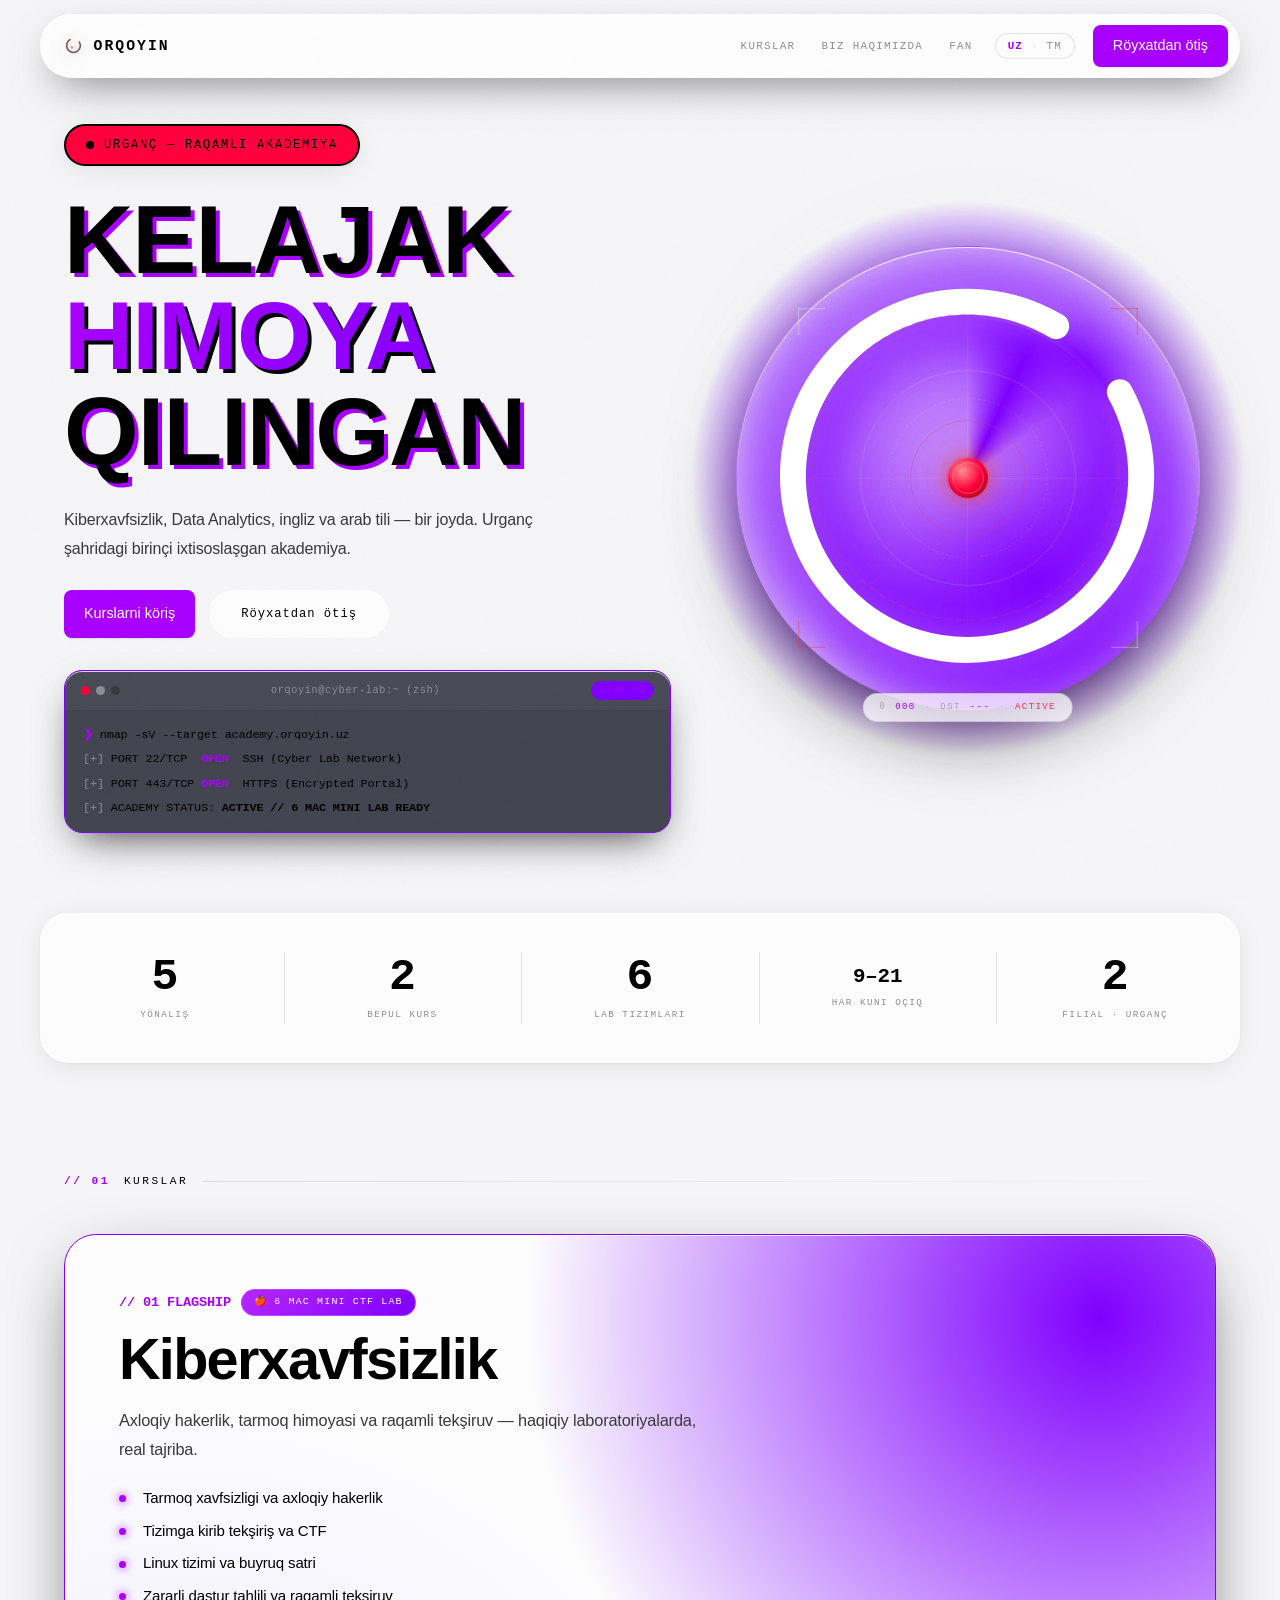
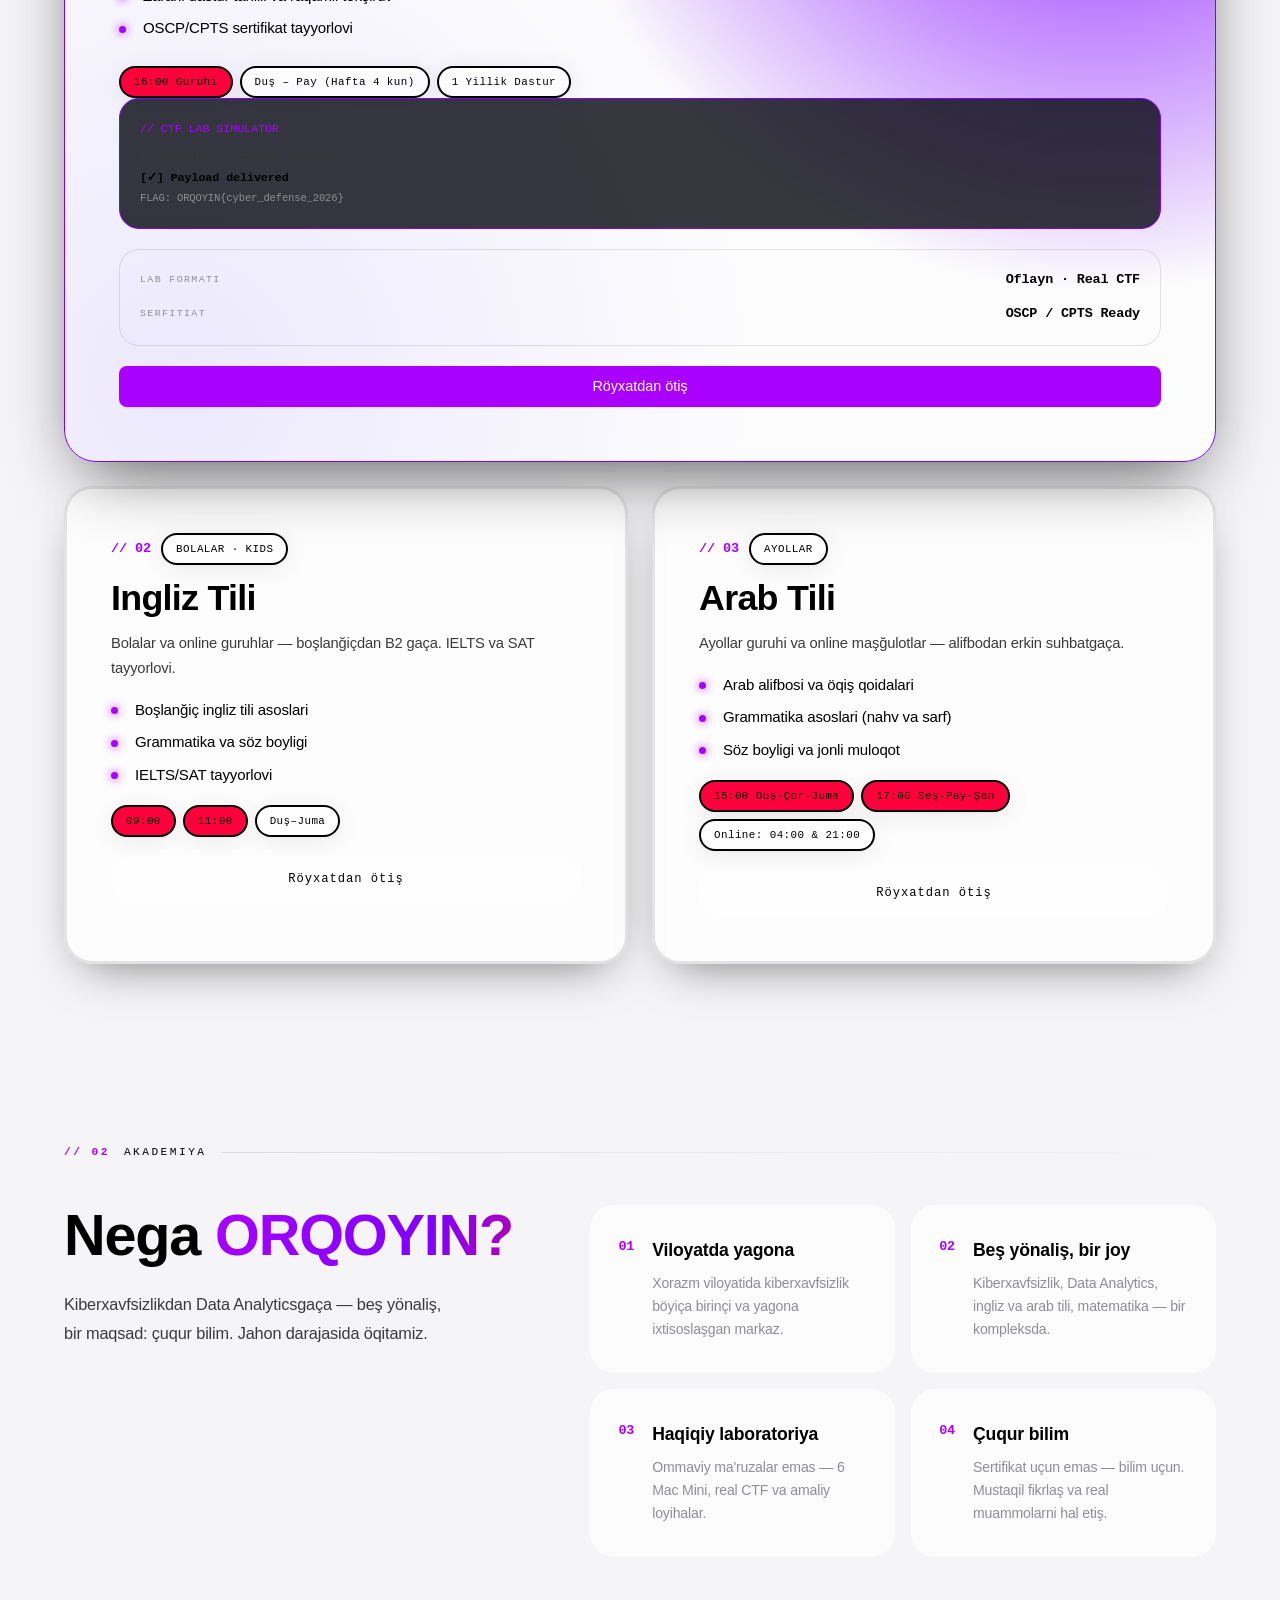
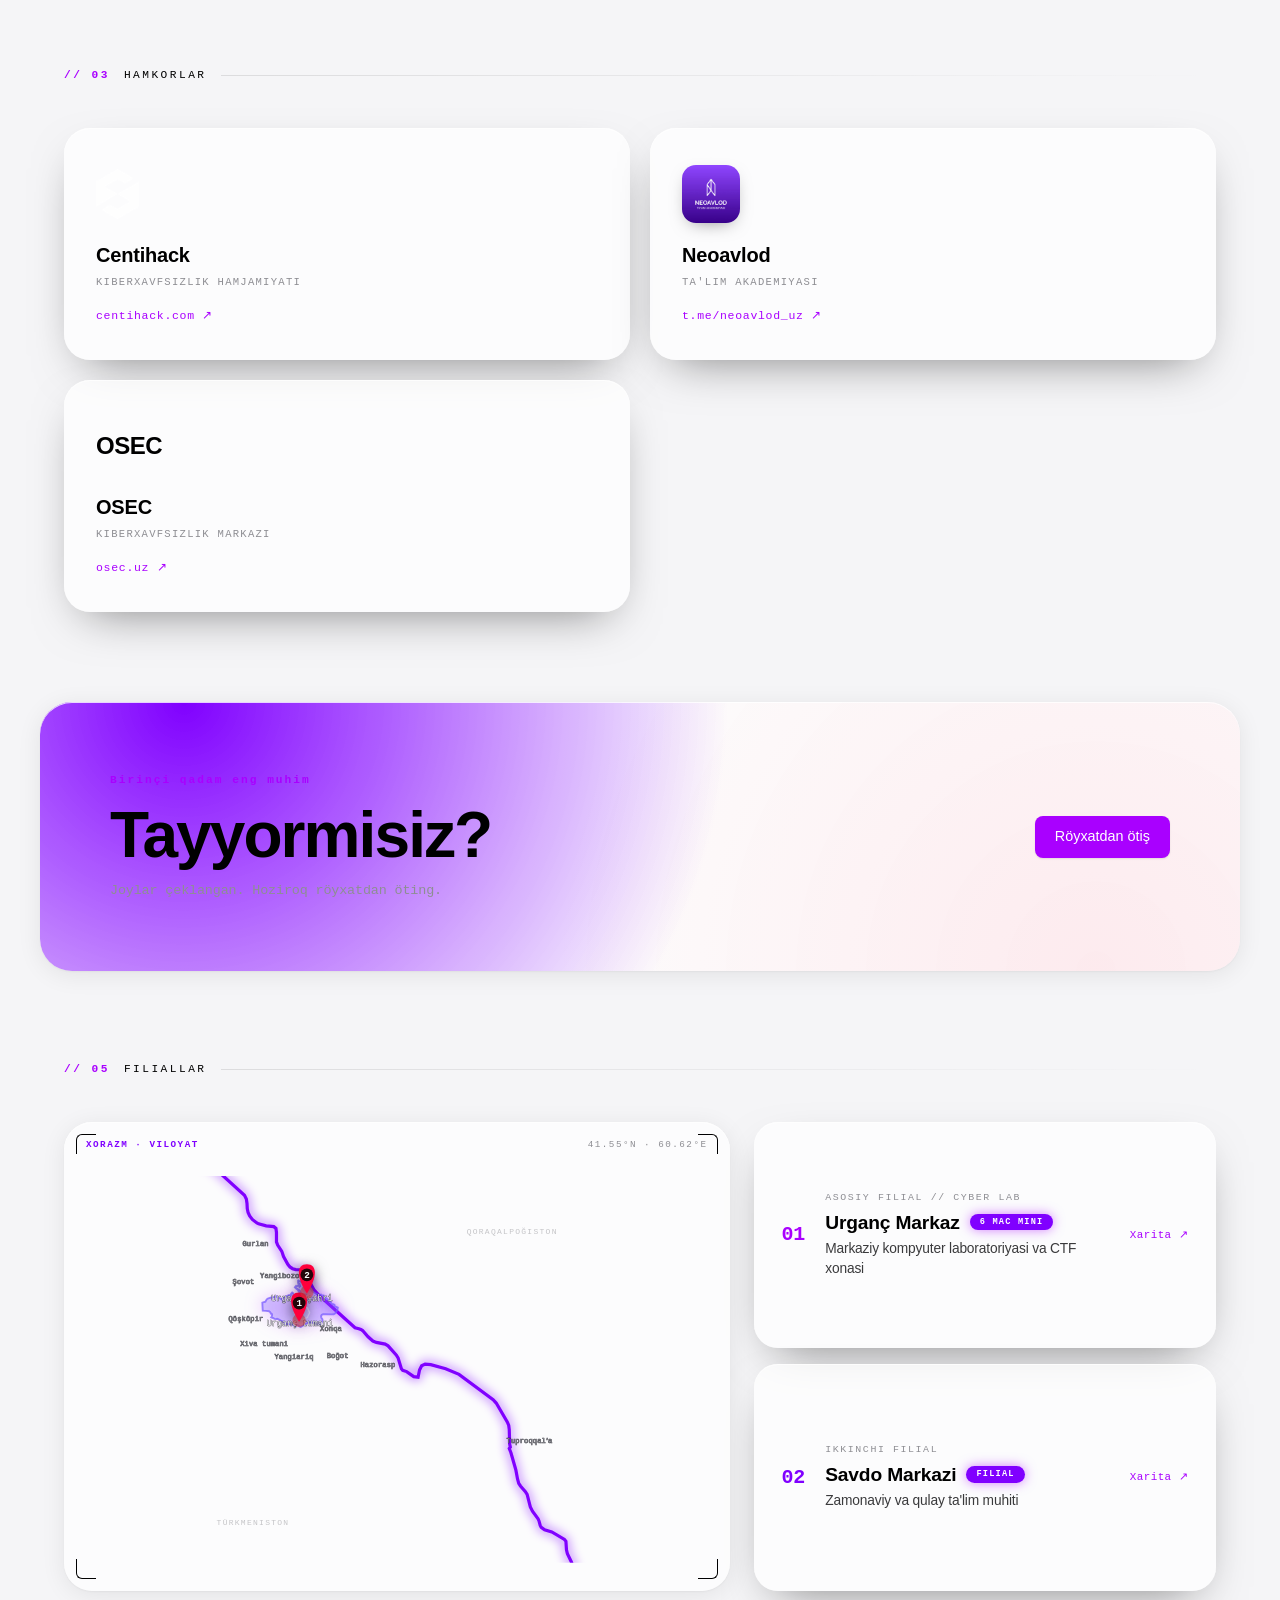
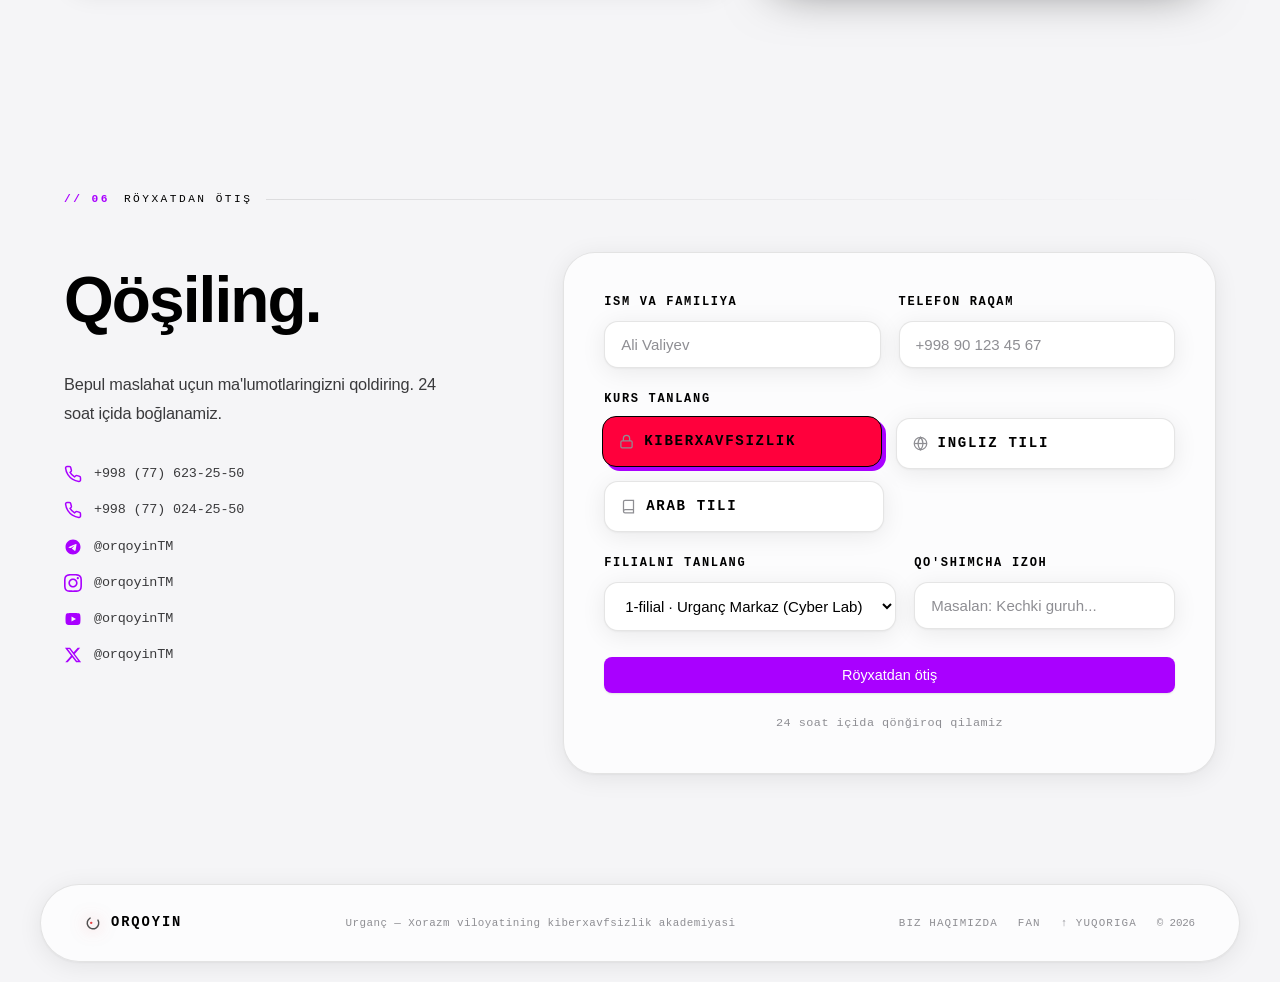
==== commit 0e077a18: "fix(ui): remove purple/red tint from navbar, strictly use glassmorphism background" ====
--- a/index.html
+++ b/index.html
@@ -13,7 +13,7 @@
     <link rel="preconnect" href="https://fonts.googleapis.com">
     <link rel="preconnect" href="https://fonts.gstatic.com" crossorigin>
     <link href="https://fonts.googleapis.com/css2?family=Space+Grotesk:wght@300;400;500;600;700;800&family=Space+Mono:wght@400;700&display=swap" rel="stylesheet">
-    <link rel="stylesheet" href="style.css?v=1787835091">
+    <link rel="stylesheet" href="style.css?v=1787835481">
 </head>
 <body>
 
@@ -487,6 +487,6 @@
     <span id="toast-msg">Muvaffaqiyatli yuborildi!</span>
 </div>
 
-<script src="script.js?v=1787835091" defer></script>
+<script src="script.js?v=1787835481" defer></script>
 </body>
 </html>
--- a/style.css
+++ b/style.css
@@ -166,9 +166,11 @@
     transition: box-shadow .35s, background .35s, border-color .35s;
 }
 .nav.scrolled {
-    box-shadow: var(--rim), 0 22px 60px -16px rgba(0,0,0,.85);
-    background: linear-gradient(135deg, rgba(255,255,255,.12), rgba(255,255,255,.04) 55%, rgba(255,255,255,.07));
-    border-color: #000; background: var(--c3);
+    background: var(--glass) !important;
+    backdrop-filter: blur(24px) saturate(180%) !important;
+    -webkit-backdrop-filter: blur(24px) saturate(180%) !important;
+    box-shadow: 0 4px 24px rgba(0, 0, 0, 0.08), 0 1px 2px rgba(0, 0, 0, 0.04) !important;
+    border: 0.5px solid var(--border) !important;
 }
 .logo {
     font-family: var(--mono); font-size: .92rem; font-weight: 700; letter-spacing: .14em;
@@ -219,7 +221,7 @@
 /* ── MOBILE MENU ─────────────────────────────────────────── */
 .mob-menu {
     position: fixed; inset: 0; z-index: 700;
-    background: rgba(5,7,17,0.92);
+    background: var(--bg);
     
     -webkit-
     display: flex; flex-direction: column; align-items: center; justify-content: center; gap: 28px;
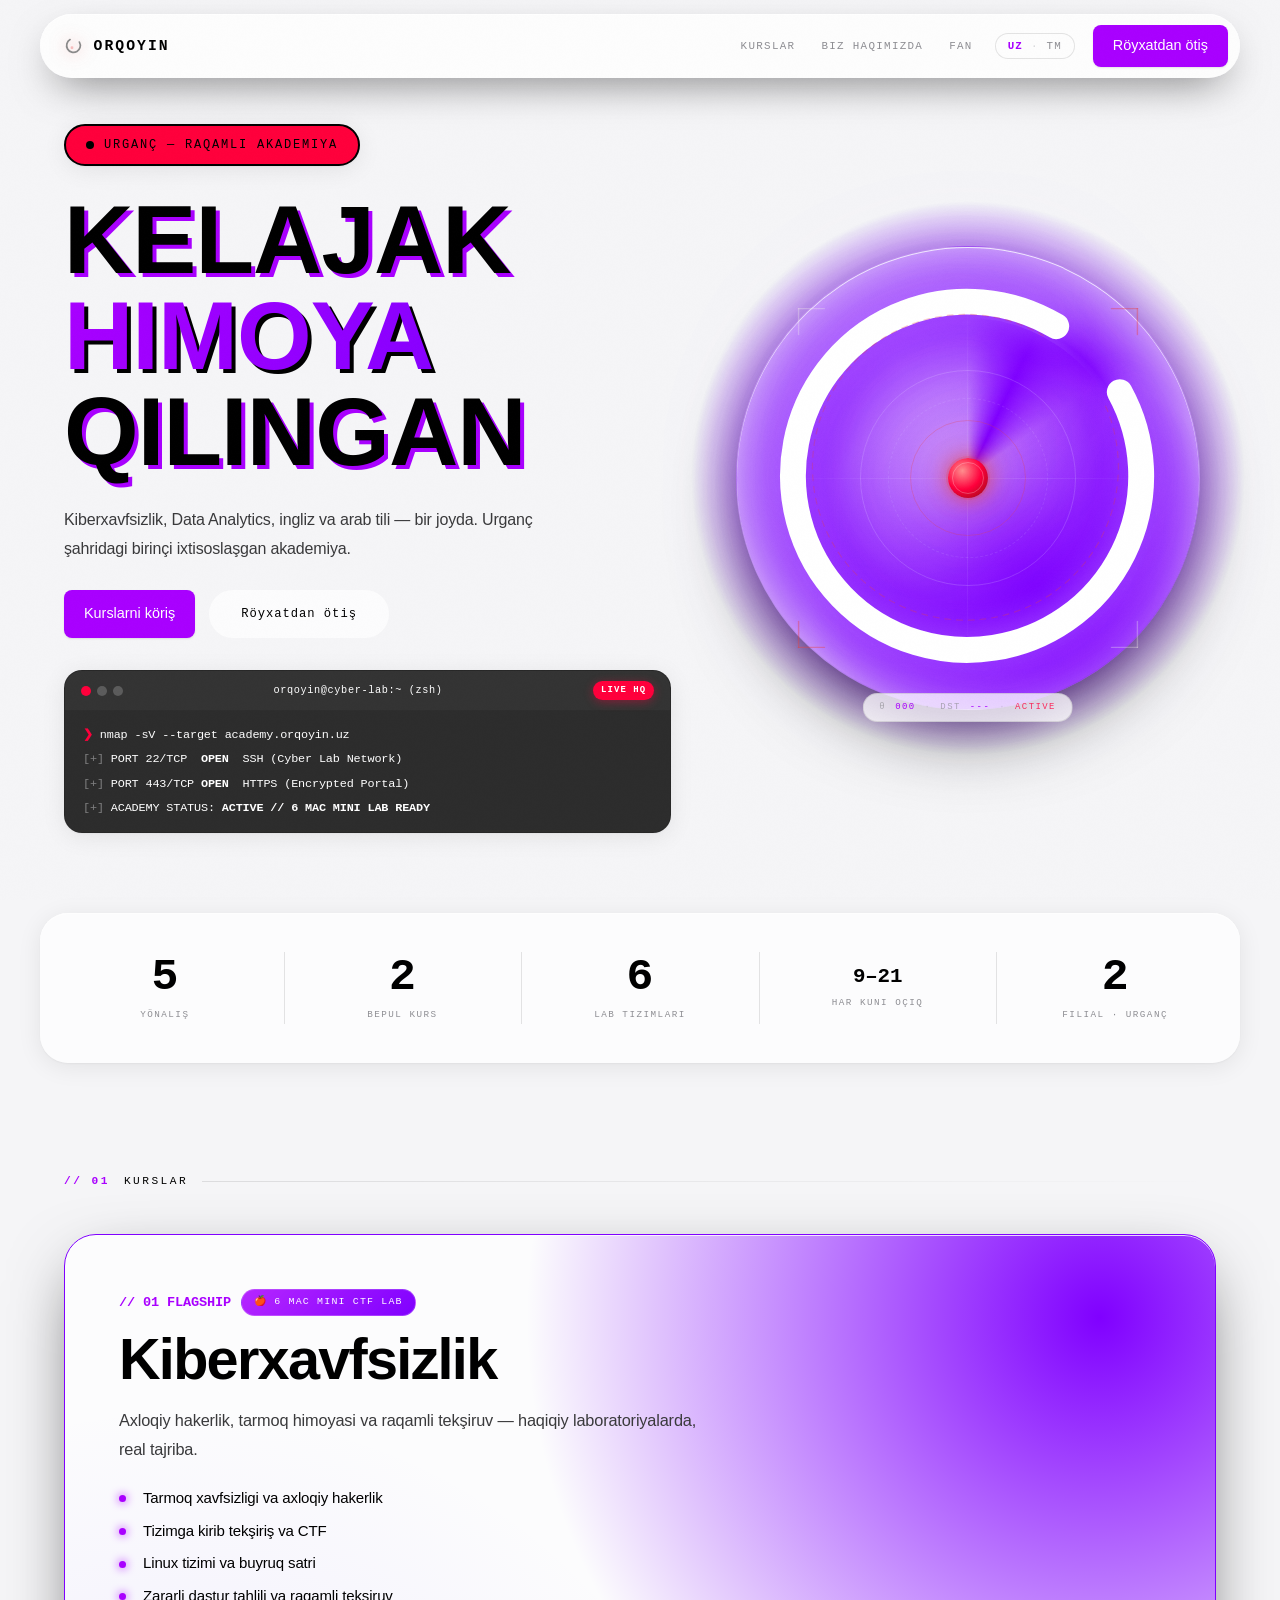
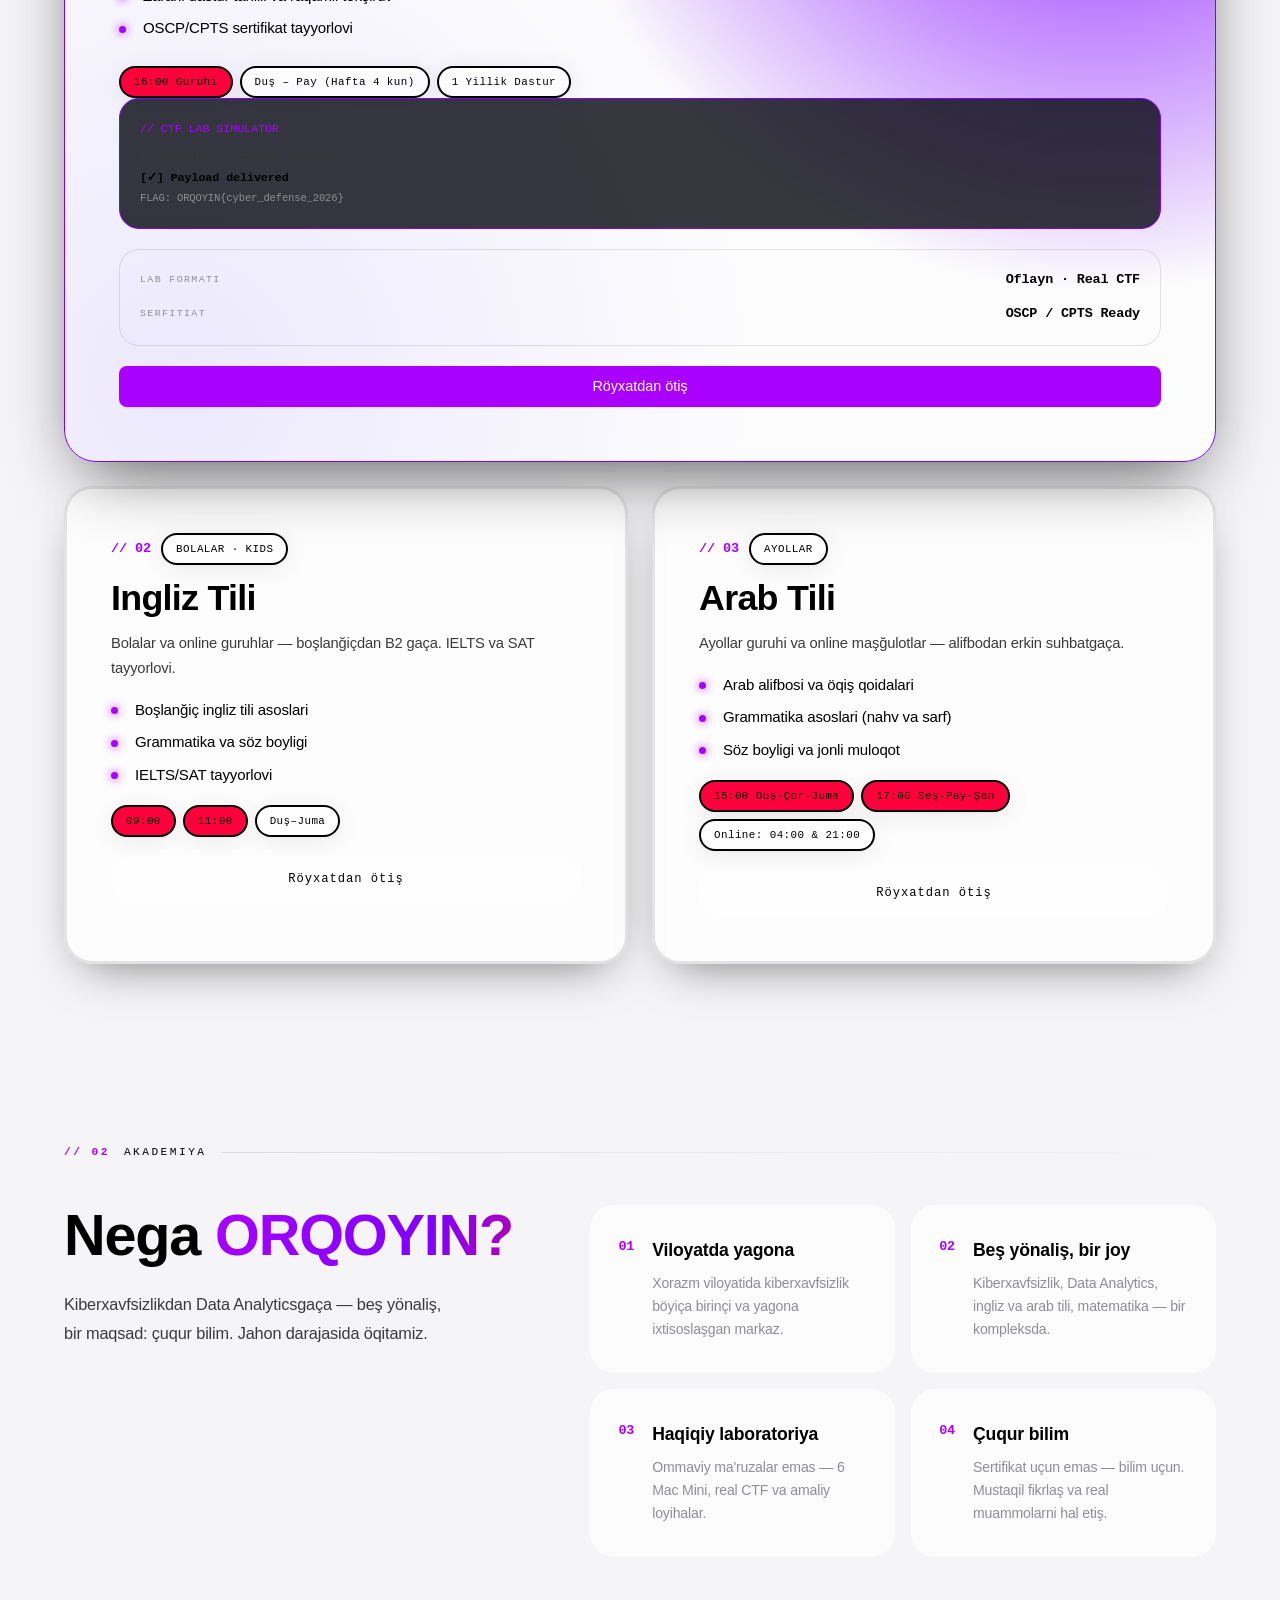
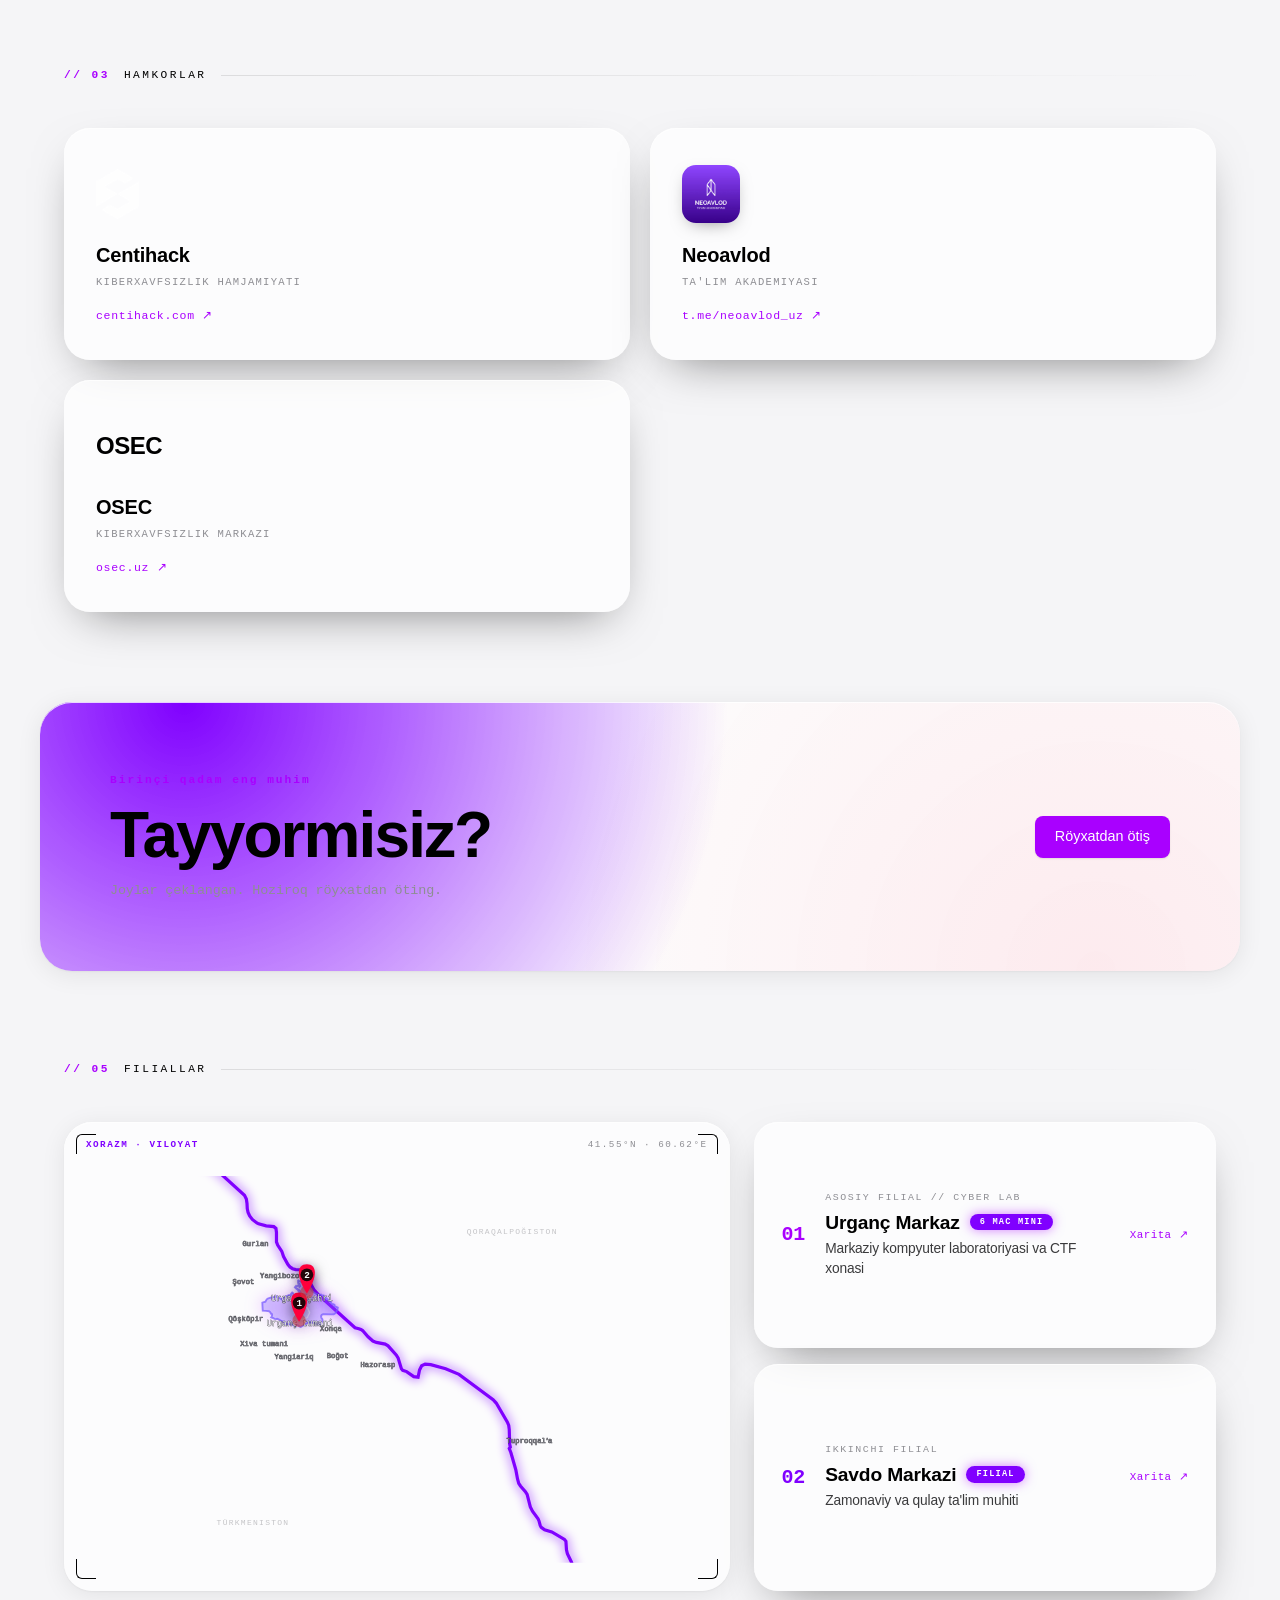
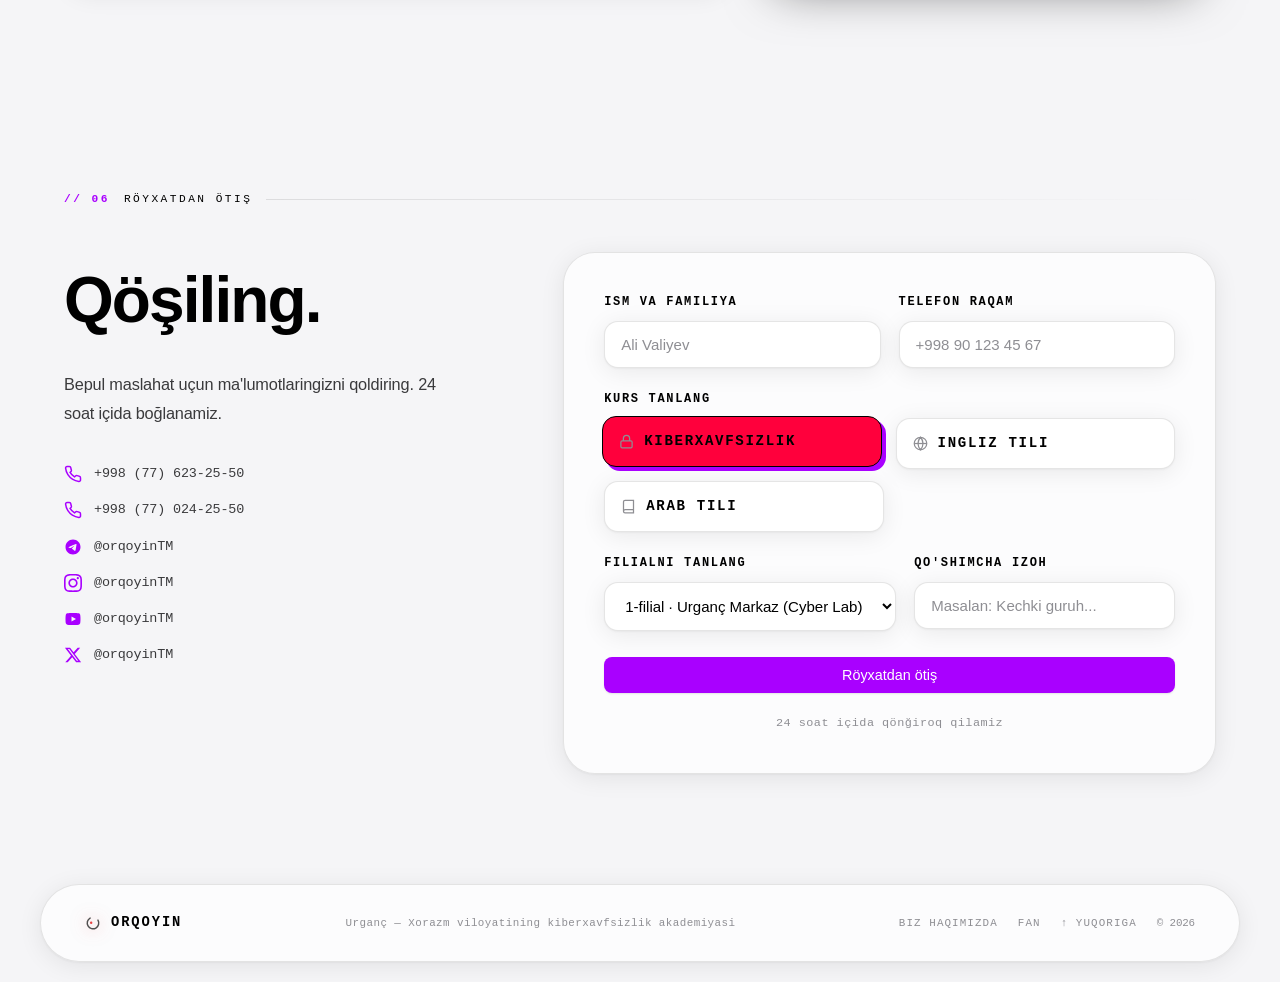
==== commit 9c7804d6: "fix(ui): restyle terminal mockup to strictly use Red and White accent colors" ====
--- a/index.html
+++ b/index.html
@@ -13,7 +13,7 @@
     <link rel="preconnect" href="https://fonts.googleapis.com">
     <link rel="preconnect" href="https://fonts.gstatic.com" crossorigin>
     <link href="https://fonts.googleapis.com/css2?family=Space+Grotesk:wght@300;400;500;600;700;800&family=Space+Mono:wght@400;700&display=swap" rel="stylesheet">
-    <link rel="stylesheet" href="style.css?v=1787835481">
+    <link rel="stylesheet" href="style.css?v=1787835704">
 </head>
 <body>
 
@@ -487,6 +487,6 @@
     <span id="toast-msg">Muvaffaqiyatli yuborildi!</span>
 </div>
 
-<script src="script.js?v=1787835481" defer></script>
+<script src="script.js?v=1787835704" defer></script>
 </body>
 </html>
--- a/style.css
+++ b/style.css
@@ -305,32 +305,24 @@
 .hero-btns { display: flex; gap: 14px; flex-wrap: wrap; }
 
 /* ── HERO LIVE CYBER TERMINAL WIDGET ─────────────────────── */
-.hero-terminal {
-    margin-top: 6px; border-radius: 18px; overflow: hidden;
-    background: rgba(8, 11, 24, 0.75); border: 1px solid var(--c2);
-    box-shadow: var(--rim), 0 16px 40px -15px rgba(0,0,0,0.8);
-     -webkit-
-}
+.hero-terminal { margin-top: 6px; border-radius: 18px; overflow: hidden; background: rgba(10, 10, 10, 0.85); border: 0.5px solid var(--border); box-shadow: var(--float); backdrop-filter: blur(24px); -webkit-backdrop-filter: blur(24px); }
 .term-header {
     display: flex; align-items: center; justify-content: space-between;
     padding: 10px 16px; background: rgba(255,255,255,0.03); border-bottom: 1px solid var(--border);
 }
 .term-dots { display: flex; gap: 6px; }
-.term-dots span { width: 9px; height: 9px; border-radius: 50%; }
+.term-dots span { width: 10px; height: 10px; border-radius: 50%; background: rgba(255, 255, 255, 0.2); }
 .term-dots span:nth-child(1) { background: var(--red); }
-.term-dots span:nth-child(2) { background: var(--t3); }
-.term-dots span:nth-child(3) { background: var(--t2); }
-.term-title { font-family: var(--mono); font-size: .64rem; letter-spacing: .06em; color: var(--t3); }
-.term-badge {
-    font-family: var(--mono); font-size: .56rem; letter-spacing: .12em;
-    color: var(--c1); background: var(--c2); border: 1px solid var(--c2);
-    padding: 2px 8px; border-radius: 100px;
-}
-.term-body { padding: 14px 18px; font-size: .74rem; line-height: 1.7; display: flex; flex-direction: column; gap: 4px; }
-.t-prompt { color: var(--c1); font-weight: 700; }
-.t-cyan { color: var(--c1); font-weight: 700; }
-.t-green { color: var(--t1); font-weight: 700; }
-.t-dim { color: var(--t3); }
+
+
+
+.term-title { font-family: var(--mono); font-size: .64rem; letter-spacing: .06em; color: #FFFFFF; }
+.term-badge { font-family: var(--mono); font-size: .56rem; letter-spacing: .12em; color: #FFFFFF; background: var(--red); padding: 3px 8px; border-radius: 100px; font-weight: 700; box-shadow: 0 2px 10px rgba(255, 0, 60, 0.4); }
+.term-body { padding: 14px 18px; font-size: .74rem; line-height: 1.7; display: flex; flex-direction: column; gap: 4px; color: #FFFFFF; }
+.t-prompt { color: var(--red); font-weight: 700; }
+.t-cyan { color: #FFFFFF; font-weight: 700; }
+.t-green { color: #FFFFFF; font-weight: 700; }
+.t-dim { color: rgba(255, 255, 255, 0.4); }
 
 /* ── SURVEILLANCE EYE — 2.0 CYBER SCANNER ─────────────────── */
 .hero-eye-wrap { display: flex; align-items: center; justify-content: center; position: relative; }
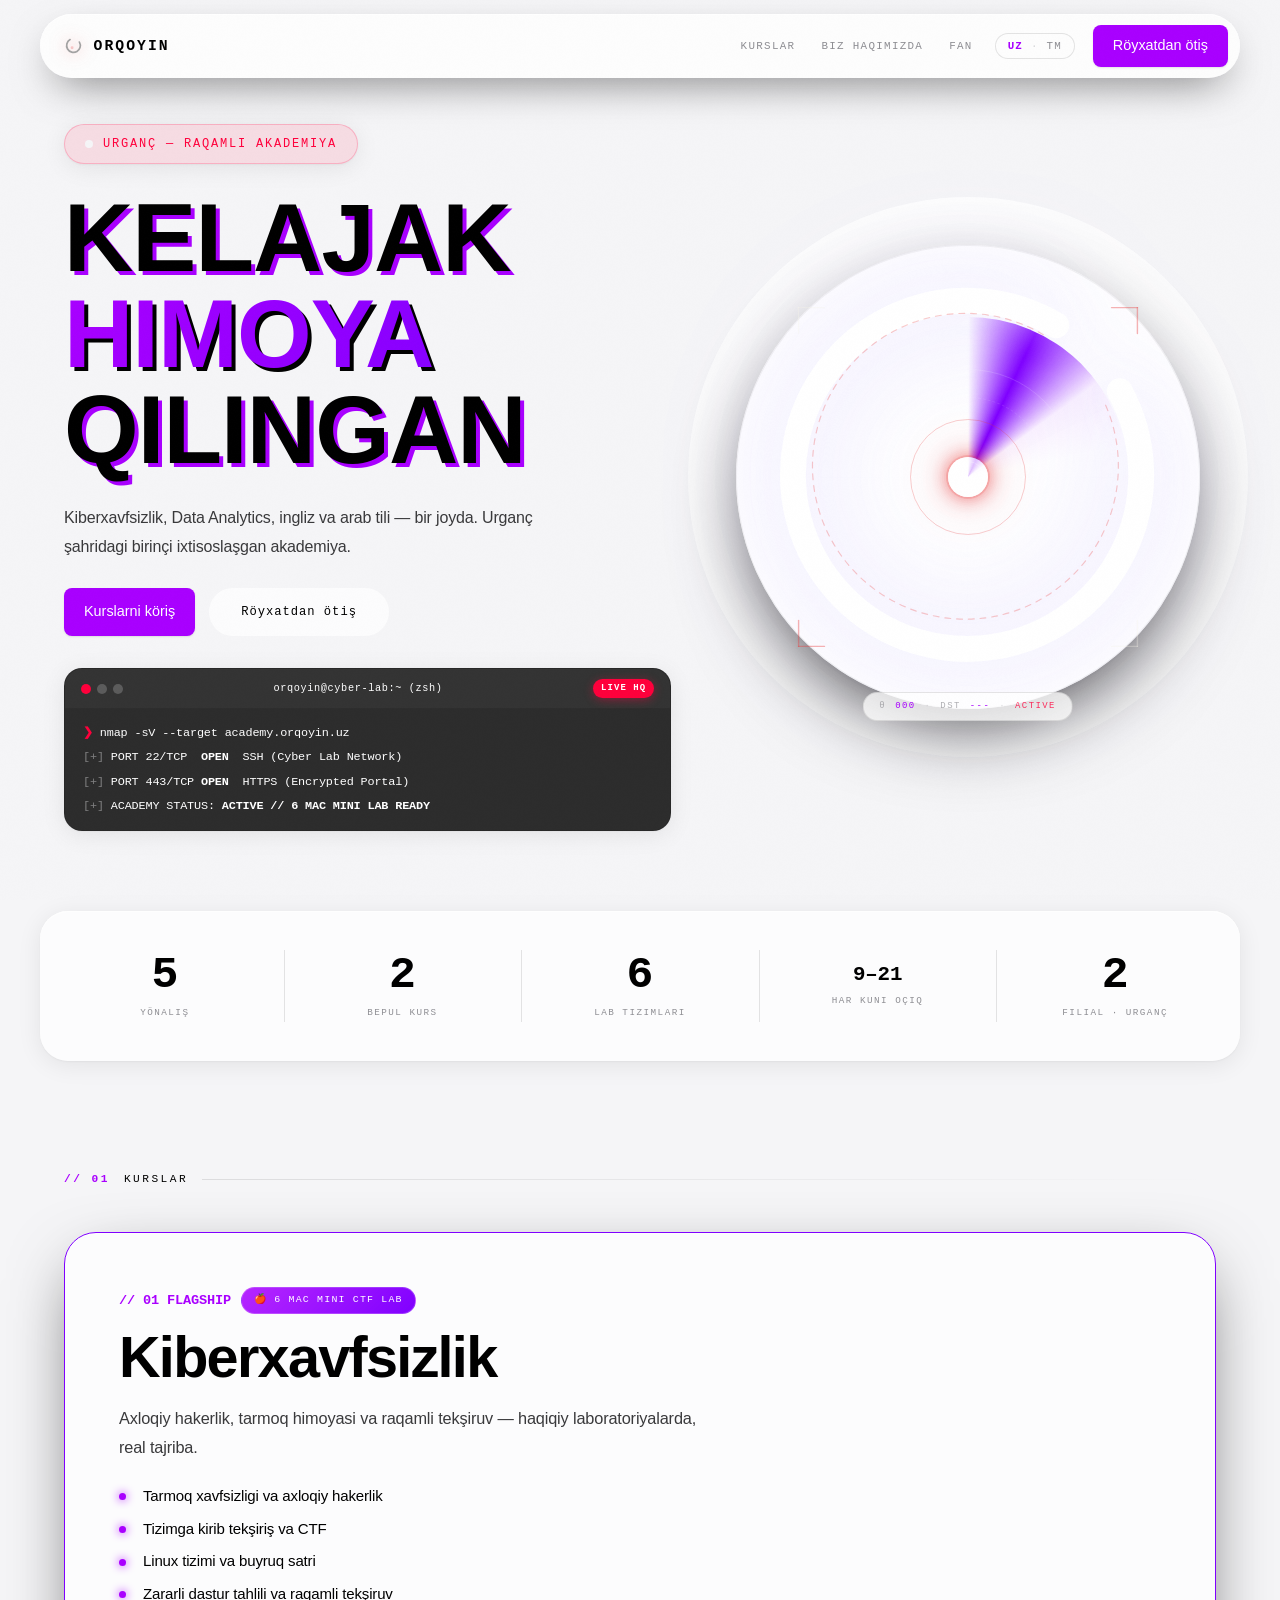
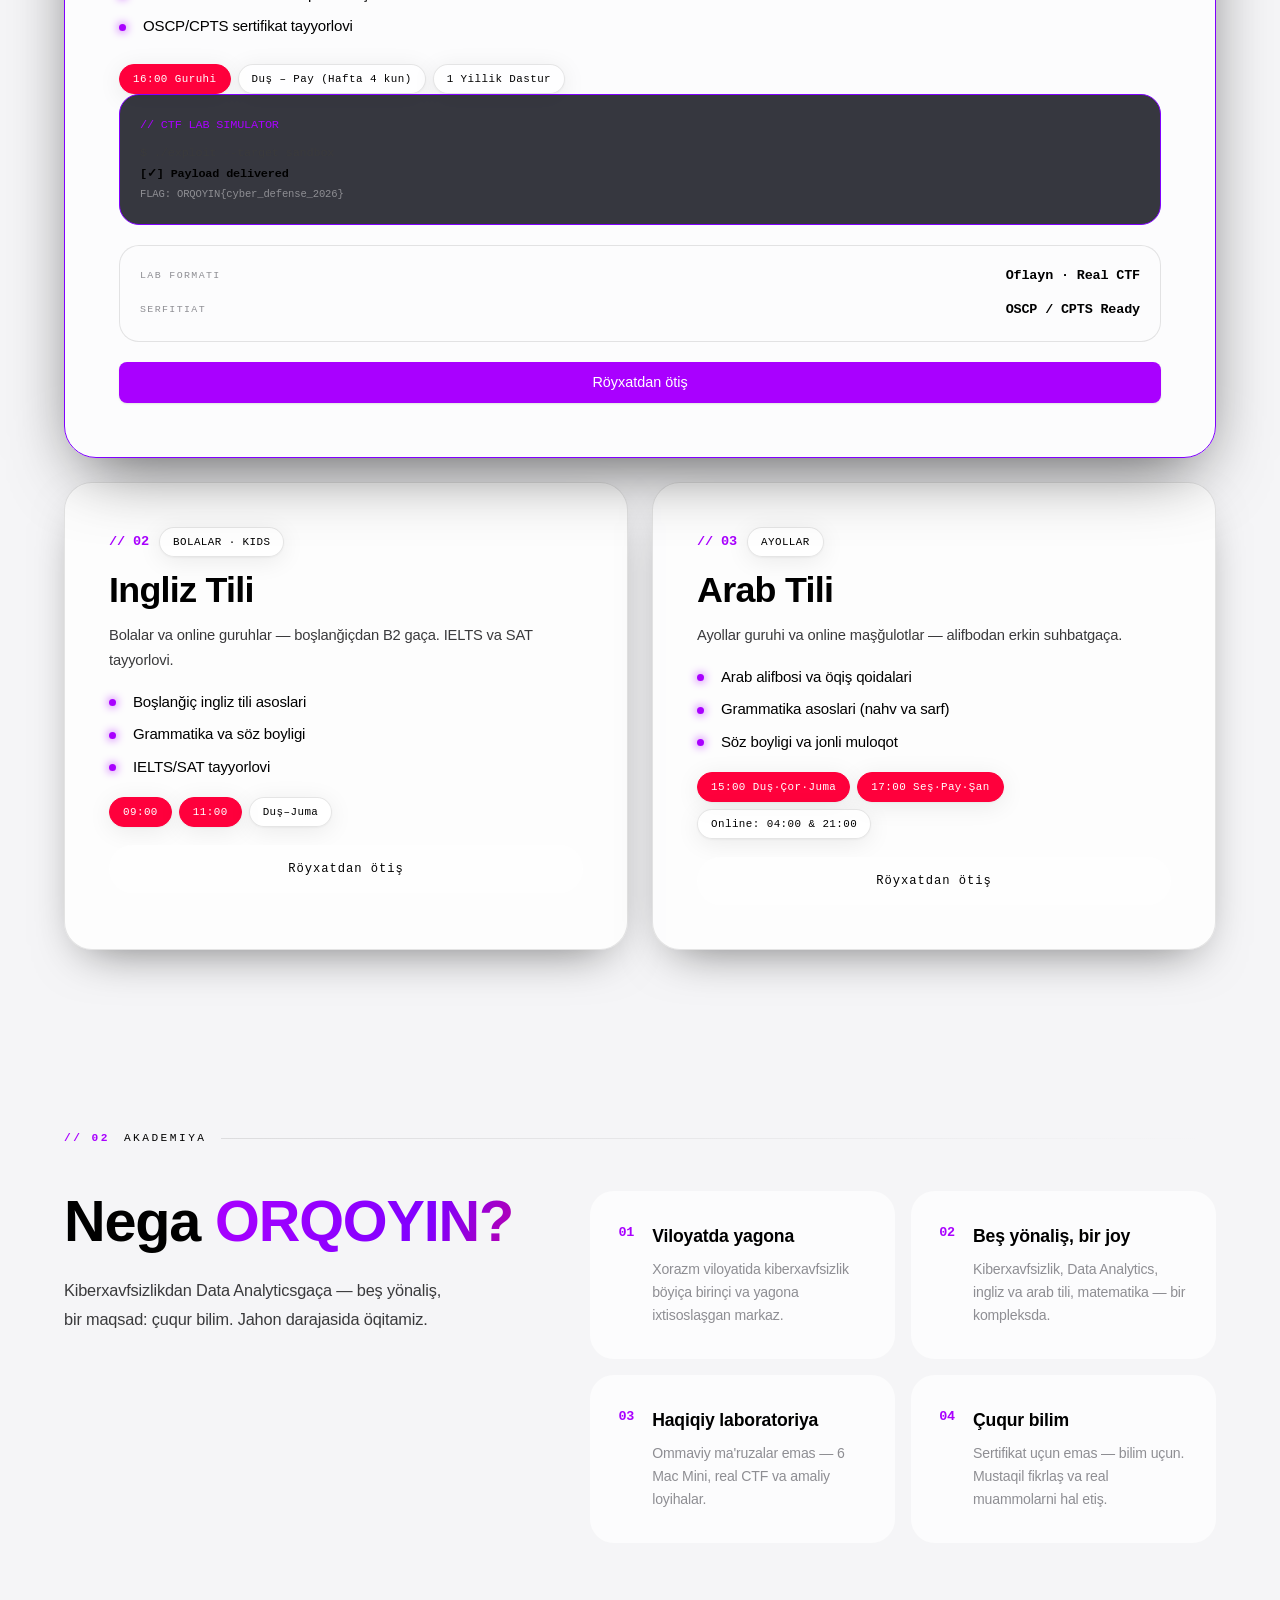
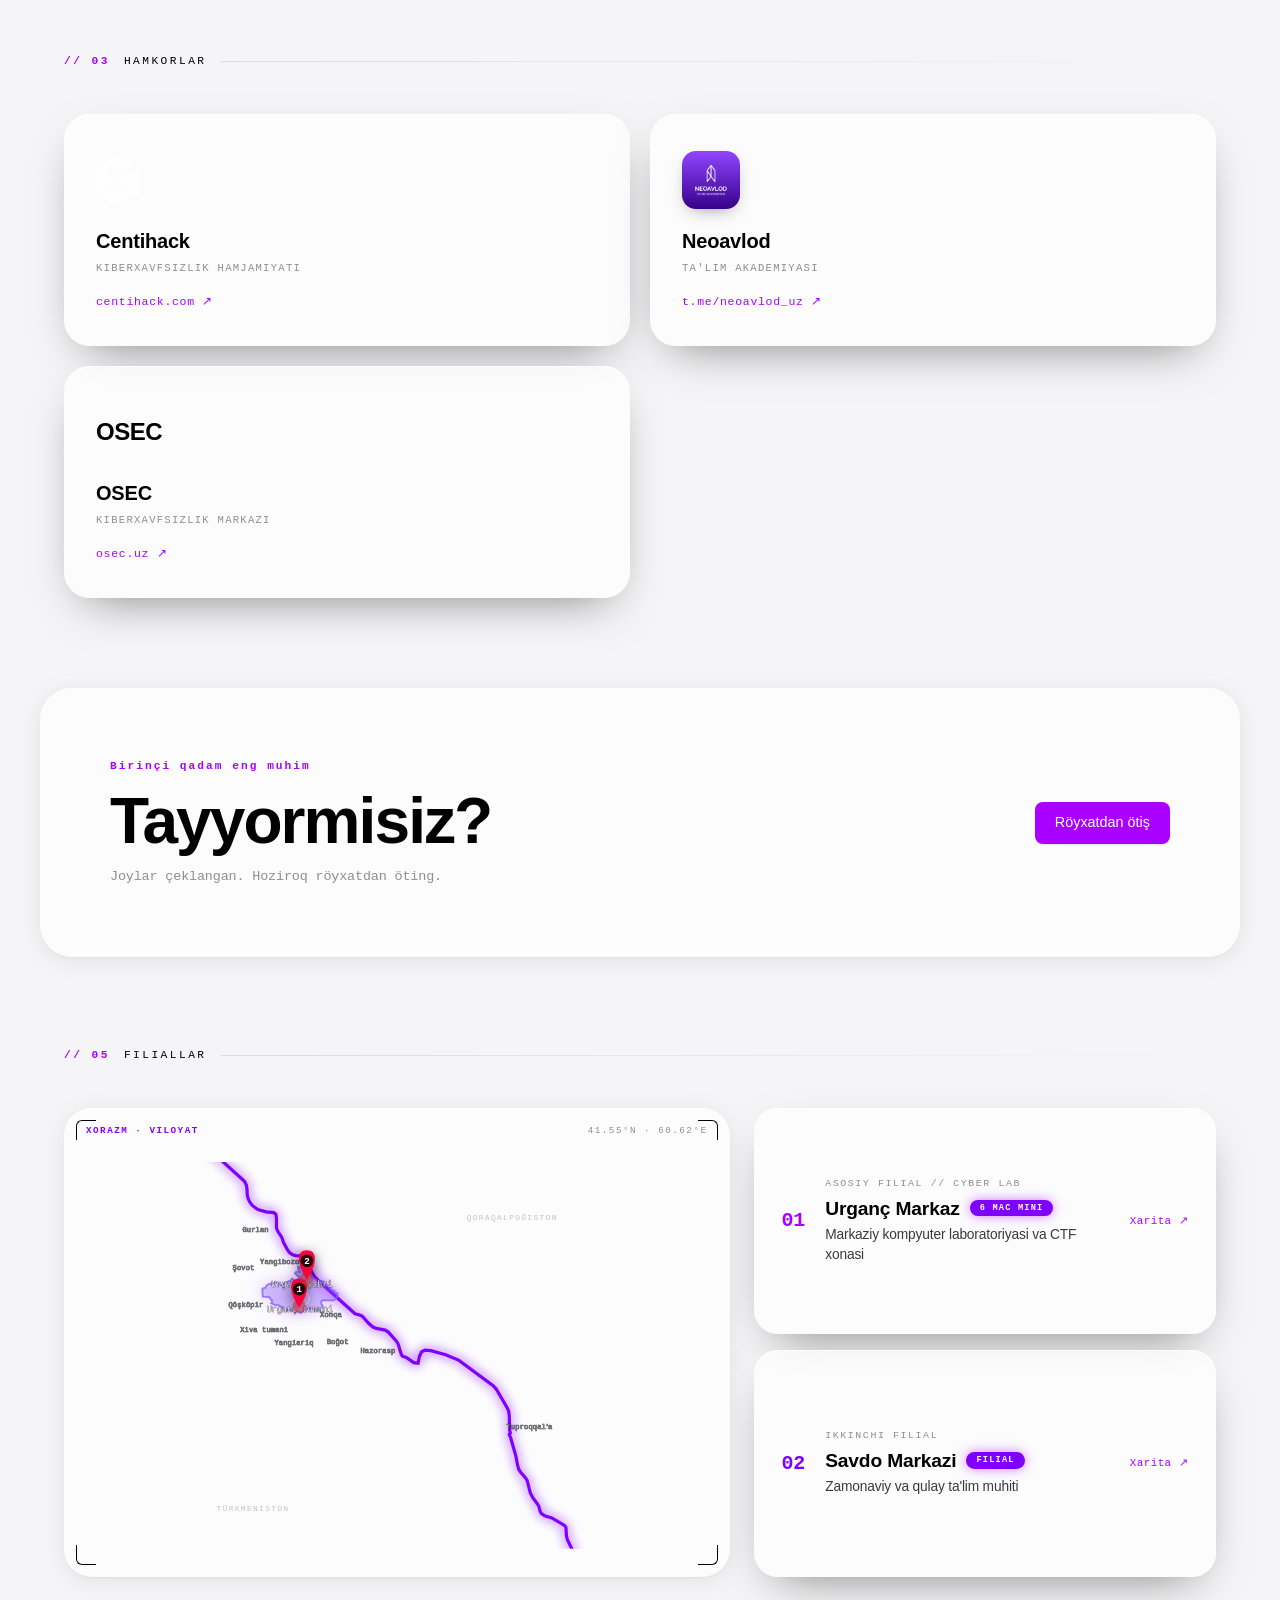
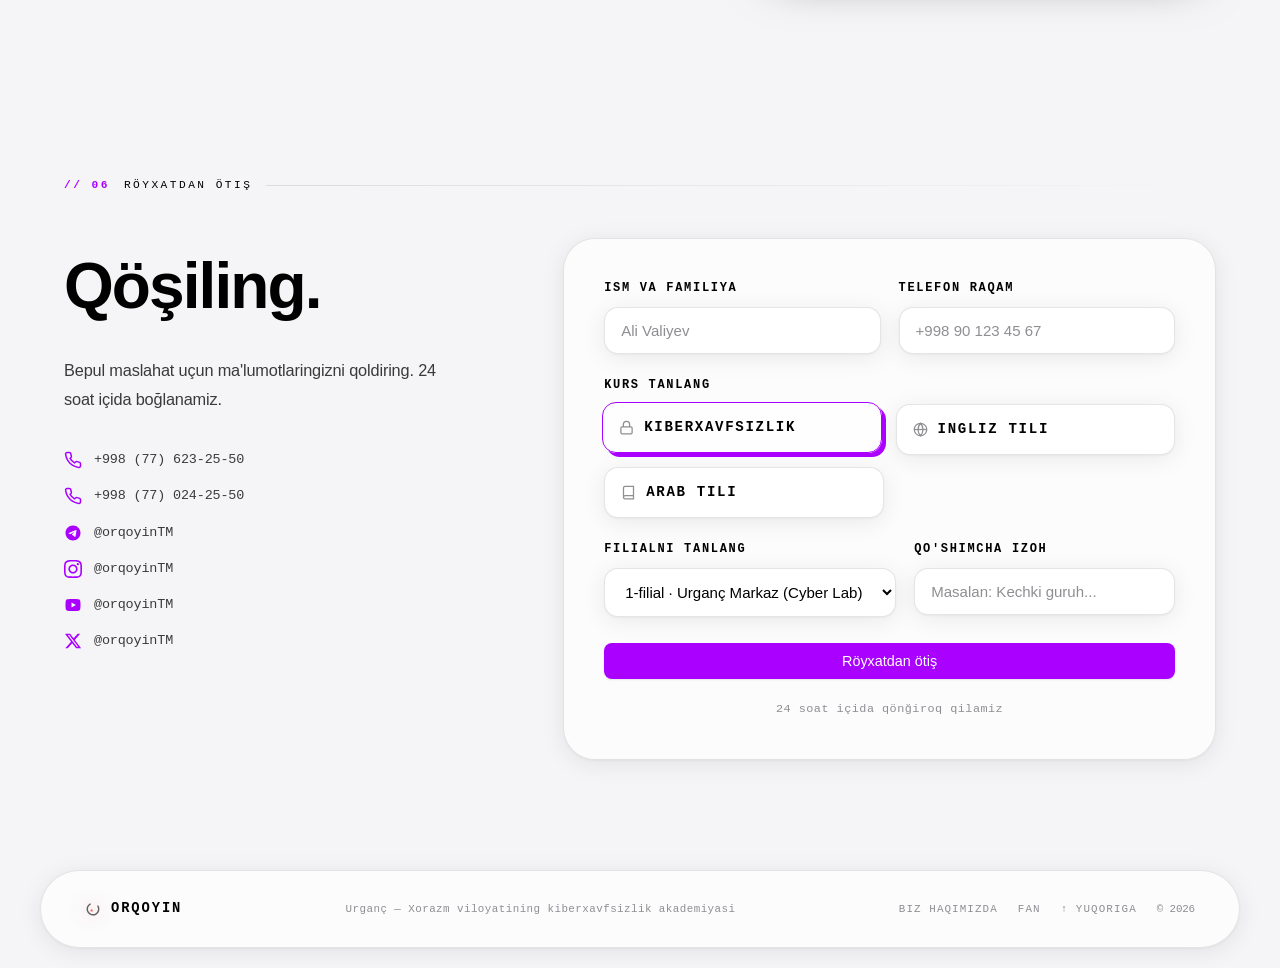
==== commit 4c5d0443: "fix(ui): eradicate brutalist color flooding from card backgrounds, sweep 2px thick black borders, en" ====
--- a/index.html
+++ b/index.html
@@ -13,7 +13,7 @@
     <link rel="preconnect" href="https://fonts.googleapis.com">
     <link rel="preconnect" href="https://fonts.gstatic.com" crossorigin>
     <link href="https://fonts.googleapis.com/css2?family=Space+Grotesk:wght@300;400;500;600;700;800&family=Space+Mono:wght@400;700&display=swap" rel="stylesheet">
-    <link rel="stylesheet" href="style.css?v=1787835704">
+    <link rel="stylesheet" href="style.css?v=1787835987">
 </head>
 <body>
 
@@ -487,6 +487,6 @@
     <span id="toast-msg">Muvaffaqiyatli yuborildi!</span>
 </div>
 
-<script src="script.js?v=1787835704" defer></script>
+<script src="script.js?v=1787835987" defer></script>
 </body>
 </html>
--- a/style.css
+++ b/style.css
@@ -83,7 +83,7 @@
 img, svg { display: block; }
 button { font-family: inherit; cursor: pointer; border: none; background: none; color: inherit; }
 ul { list-style: none; }
-::selection { background: var(--c3); color: #000; }
+::selection { background: var(--glass); color: #000; }
 :focus-visible { outline: 3px solid var(--border); outline-offset: 3px; border-radius: 6px; }
 
 /* Custom cursor removed for human-friendly feel */
@@ -108,7 +108,7 @@
        background: var(--c1); box-shadow: 10px 10px 0 #000;
        animation: drift1 22s ease-in-out infinite; }
 .au2 { width: 28vw; height: 28vw; right: -5vw; top: 15vw;
-       background: var(--c3); box-shadow: 10px 10px 0 #000;
+       background: var(--glass); box-shadow: 10px 10px 0 #000;
        animation: drift2 28s ease-in-out infinite; }
 .au3 { width: 38vw; height: 38vw; left: 26vw; bottom: -18vw;
        background: var(--c2); box-shadow: 10px 10px 0 #000;
@@ -119,7 +119,7 @@
 
 .aura-mouse {
     position: fixed; width: 520px; height: 520px; border-radius: 50%; z-index: -1;
-    background: radial-gradient(circle, var(--c2), rgba(169,0,255,0.05) 45%, transparent 70%);
+    background: var(--glass-bg);
     transform: translate(-50%,-50%); pointer-events: none;
     left: 50%; top: 40%; will-change: left, top;
 }
@@ -196,7 +196,7 @@
     border-radius: 100px; background: rgba(255,255,255,.03); border: 1px solid var(--border);
     transition: all .25s;
 }
-.lang-btn:hover { color: var(--t1); border-color: #000; background: var(--c3); background: rgba(255,255,255,.06); }
+.lang-btn:hover { color: var(--t1); border-color: var(--c1); background: var(--glass); background: rgba(255,255,255,.06); }
 .lang-opt { transition: color .2s; }
 .lang-opt.active { color: var(--c1); font-weight: 700; }
 .lang-sep { opacity: .35; }
@@ -275,16 +275,10 @@
 }
 .hero-text { display: flex; flex-direction: column; gap: 26px; }
 
-.hero-eyebrow {
-    display: inline-flex; align-items: center; gap: 10px; width: fit-content;
-    font-family: var(--mono); font-size: .75rem; letter-spacing: .15em; text-transform: uppercase;
-    color: #000; padding: 10px 20px; border-radius: 100px;
-    background: var(--c3); border: 2px solid #000;
-    box-shadow: var(--float);
-}
+.hero-eyebrow { display: inline-flex; align-items: center; gap: 10px; width: fit-content; font-family: var(--mono); font-size: .75rem; letter-spacing: .15em; text-transform: uppercase; color: var(--red); padding: 10px 20px; border-radius: 100px; background: rgba(255, 0, 60, 0.1); border: 1px solid rgba(255, 0, 60, 0.2); box-shadow: var(--float); }
 .hero-eyebrow::before {
     content:''; width:8px; height:8px; border-radius:50%;
-    background: #000; box-shadow: none;
+    background: var(--bg); box-shadow: none;
     animation: pulse-dot 2s ease-in-out infinite;
 }
 @keyframes pulse-dot { 0%,100%{opacity:1} 50%{opacity:.3} }
@@ -328,7 +322,7 @@
 .hero-eye-wrap { display: flex; align-items: center; justify-content: center; position: relative; }
 .eye-haze {
     position: absolute; width: 560px; height: 560px; border-radius: 50%; pointer-events: none; z-index: 0;
-    background: radial-gradient(circle, rgba(169,0,255,0.15) 0%, var(--c2) 42%, transparent 70%);
+    background: var(--glass-bg);
     animation: haze-pulse 6s ease-in-out infinite;
 }
 @keyframes haze-pulse { 0%,100%{opacity:.7; transform:scale(1)} 50%{opacity:1; transform:scale(1.06)} }
@@ -336,9 +330,7 @@
 .eye > * { position: absolute; }
 .eye-lens {
     width: 116%; height: 116%; border-radius: 50%;
-    background: radial-gradient(circle at 35% 25%, rgba(255,255,255,.14), transparent 50%),
-                radial-gradient(circle at 65% 75%, var(--c2), transparent 50%),
-                rgba(255,255,255,.015);
+    background: var(--glass-bg);
     border: 1px solid var(--border2);
     box-shadow: var(--rim), 0 30px 80px -20px rgba(0,0,0,.8);
      -webkit-
@@ -370,7 +362,7 @@
 .eye-ch-v { width: 1px; height: 92%; background: linear-gradient(to bottom, transparent, rgba(244,246,255,.09) 30%, rgba(244,246,255,.09) 70%, transparent); }
 .eye-pupil {
     top: 50%; left: 50%; width: 10%; height: 10%; border-radius: 50%;
-    background: radial-gradient(circle at 36% 32%, #ff8e8e, var(--red) 50%, #8c1010);
+    background: var(--glass-bg);
     box-shadow: 0 0 0 2px rgba(232,64,64,.16), 0 0 20px rgba(232,64,64,.85), 0 0 50px rgba(232,64,64,.32);
     transform: translate(-50%,-50%); will-change: transform; z-index: 5;
 }
@@ -446,9 +438,7 @@
     grid-column: span 12;
     padding: clamp(34px, 5vw, 54px);
     border-radius: 32px;
-    background: radial-gradient(circle at 90% 10%, var(--c2), transparent 45%),
-                radial-gradient(circle at 10% 90%, rgba(122,92,255,0.12), transparent 45%),
-                var(--glass-bg);
+    background: var(--glass-bg);
     border: 1px solid var(--c2);
     box-shadow: var(--rim), 0 24px 70px -20px rgba(0,0,0,0.7);
     
@@ -518,40 +508,32 @@
     padding: clamp(28px, 4vw, 44px);
     border-radius: 28px;
     background: var(--glass-bg);
-    border: 3px solid var(--border); box-shadow: var(--float);
+    border: 0.5px solid var(--border); box-shadow: var(--float);
     box-shadow: var(--rim), 0 18px 50px -22px rgba(0,0,0,.6);
     
     -webkit-
     display: flex; flex-direction: column; justify-content: space-between; gap: 24px;
     transition: transform .4s var(--ease), border-color .35s, box-shadow .4s;
 }
-.bento-card-6:hover {
-    transform: translateY(-4px);
-    border-color: #000; background: var(--c3);
-    box-shadow: var(--float);
-}
+.bento-card-6:hover { transform: translateY(-4px); box-shadow: var(--shadow-hover); border-color: var(--c1); }
 
 .bento-card-4 {
     grid-column: span 4;
     padding: clamp(26px, 3.5vw, 38px);
     border-radius: 28px;
     background: var(--glass-bg);
-    border: 3px solid var(--border); box-shadow: var(--float);
+    border: 0.5px solid var(--border); box-shadow: var(--float);
     box-shadow: var(--rim), 0 18px 50px -22px rgba(0,0,0,.6);
     
     -webkit-
     display: flex; flex-direction: column; justify-content: space-between; gap: 20px;
     transition: transform .4s var(--ease), border-color .35s, box-shadow .4s;
 }
-.bento-card-4:hover {
-    transform: translateY(-4px);
-    border-color: #000; background: var(--c3);
-    box-shadow: var(--float);
-}
+.bento-card-4:hover { transform: translateY(-4px); box-shadow: var(--shadow-hover); border-color: var(--c1); }
 
 .bento-free-card {
     border-color: rgba(255,100,130,0.35);
-    background: radial-gradient(circle at 100% 0%, rgba(255,100,130,0.12), transparent 50%), var(--glass-bg);
+    background: var(--glass-bg);
 }
 .bento-free-card:hover {
     border-color: rgba(255,100,130,0.6);
@@ -570,7 +552,7 @@
 .chip {
     font-family: var(--mono); font-size: .68rem; letter-spacing: .04em; color: var(--t1);
     padding: 6px 13px; border-radius: 100px;
-    background: var(--bg2); border: 2px solid #000;
+    background: var(--bg2); border: 0.5px solid var(--border);
     box-shadow: var(--float);
     transition: transform .25s, box-shadow .25s;
 }
@@ -578,7 +560,7 @@
     transform: translate(-1px,-1px);
     box-shadow: var(--float);
 }
-.chip-hot { color: #000; background: var(--c3); border-color: #000; }
+.chip-hot { color: #FFFFFF; background: var(--red); border-color: var(--red); }
 
 /* ── WHY — GLASS TILES ───────────────────────────────────── */
 .why { max-width: var(--max); margin: 0 auto; padding: 90px var(--pad); }
@@ -603,10 +585,10 @@
 }
 .why-item::before {
     content:''; position:absolute; inset:0;
-    background: radial-gradient(circle at 20% 0%, var(--c2), transparent 55%);
+    background: var(--glass-bg);
     opacity:0; transition:opacity .3s; pointer-events: none;
 }
-.why-item:hover { transform: translateY(-4px); border-color: #000; background: var(--c3); }
+.why-item:hover { transform: translateY(-4px); border-color: var(--c1); background: var(--glass); }
 .why-item:hover::before { opacity: 1; }
 .wi-n { font-family: var(--mono); font-size: .84rem; color: var(--c1); font-weight: 700; flex-shrink: 0; }
 .wi-t { font-size: 1.1rem; font-weight: 700; color: var(--t1); margin-bottom: 8px; }
@@ -623,7 +605,7 @@
     border: 1px solid var(--border); box-shadow: var(--rim), 0 18px 50px -22px rgba(0,0,0,.55);
     transition: transform .4s var(--ease), border-color .35s, box-shadow .4s;
 }
-.pt-card:hover { transform: translateY(-5px); border-color: var(--c2); box-shadow: var(--rim), 0 30px 70px -24px var(--c2); }
+.pt-card:hover { transform: translateY(-4px); box-shadow: var(--shadow-hover); border-color: var(--c1); }
 .pt-logo { height: 60px; display: flex; align-items: center; }
 .pt-logo img { max-height: 58px; max-width: 160px; width: auto; object-fit: contain; }
 .pt-logo img.mono-mark { max-height: 50px; filter: brightness(0) invert(1); opacity: .9; }
@@ -646,13 +628,10 @@
     display: flex; flex-direction: column; gap: 16px;
     transition: transform .3s, box-shadow .3s;
 }
-.garaoy-card:hover {
-    transform: translate(-3px,-3px);
-    box-shadow: var(--float);
-}
+.garaoy-card:hover { transform: translateY(-4px); box-shadow: var(--shadow-hover); border-color: var(--c1); }
 .garaoy-glow {
     position: absolute; width: 70%; height: 180%; right: -15%; top: -40%;
-    background: radial-gradient(circle, rgba(169,0,255,0.2), var(--c2) 45%, transparent 70%);
+    background: var(--glass-bg);
     pointer-events: none; animation: haze-pulse 7s ease-in-out infinite;
 }
 .garaoy-body { position: relative; z-index: 1; display: flex; flex-direction: column; align-items: flex-start; gap: 20px; }
@@ -685,10 +664,7 @@
     margin: 0 auto; padding: clamp(40px, 6vw, 70px);
     display: flex; align-items: center; justify-content: space-between; gap: 40px; flex-wrap: wrap;
     border-radius: 32px;
-    background:
-        radial-gradient(circle at 12% 0%, var(--c2), transparent 50%),
-        radial-gradient(circle at 88% 100%, rgba(255,100,130,.12), transparent 50%),
-        var(--glass-bg);
+    background: var(--glass-bg);
     
     -webkit-
     border: 1px solid var(--border);
@@ -746,7 +722,7 @@
     border: 1px solid var(--border); box-shadow: var(--rim), 0 18px 50px -22px rgba(0,0,0,.55);
     transition: transform .4s var(--ease), border-color .35s, box-shadow .4s;
 }
-.br-card:hover { transform: translateY(-4px); border-color: #000; background: var(--c3); box-shadow: var(--rim), 0 28px 66px -24px rgba(0,0,0,.7); }
+.br-card:hover { transform: translateY(-4px); box-shadow: var(--shadow-hover); border-color: var(--c1); background: var(--glass); }
 .br-num { font-family: var(--mono); font-size: 1.25rem; font-weight: 700; color: var(--c1); }
 .br-num-new { color: var(--c2); }
 .br-body { flex: 1; display: flex; flex-direction: column; gap: 5px; }
@@ -824,7 +800,7 @@
 }
 .cs-card svg { color: var(--t3); transition: color .25s; flex-shrink: 0; }
 .cs-opt input:checked + .cs-card {
-    background: var(--c3); border-color: #000; color: #000;
+    background: var(--glass); border-color: var(--c1); color: #000;
     box-shadow: 4px 4px 0px var(--c1);
     transform: translate(-2px, -2px);
 }
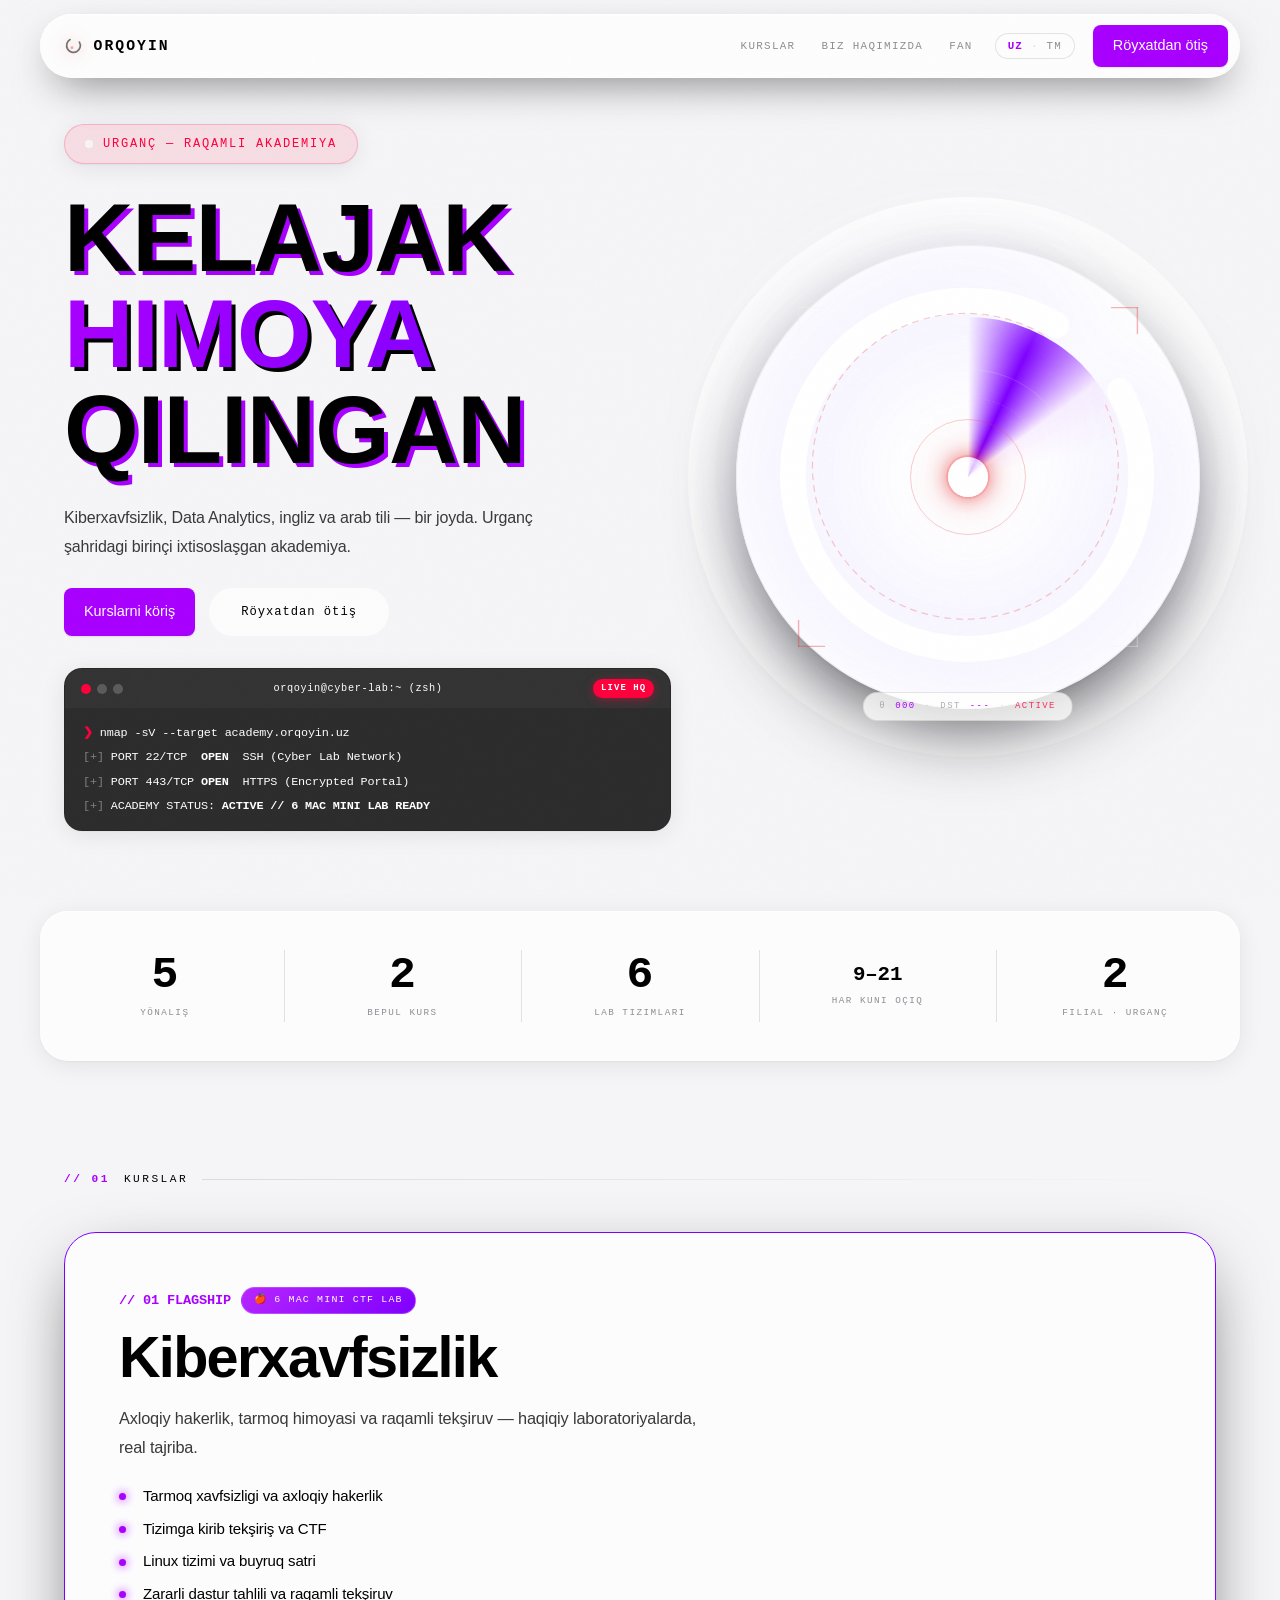
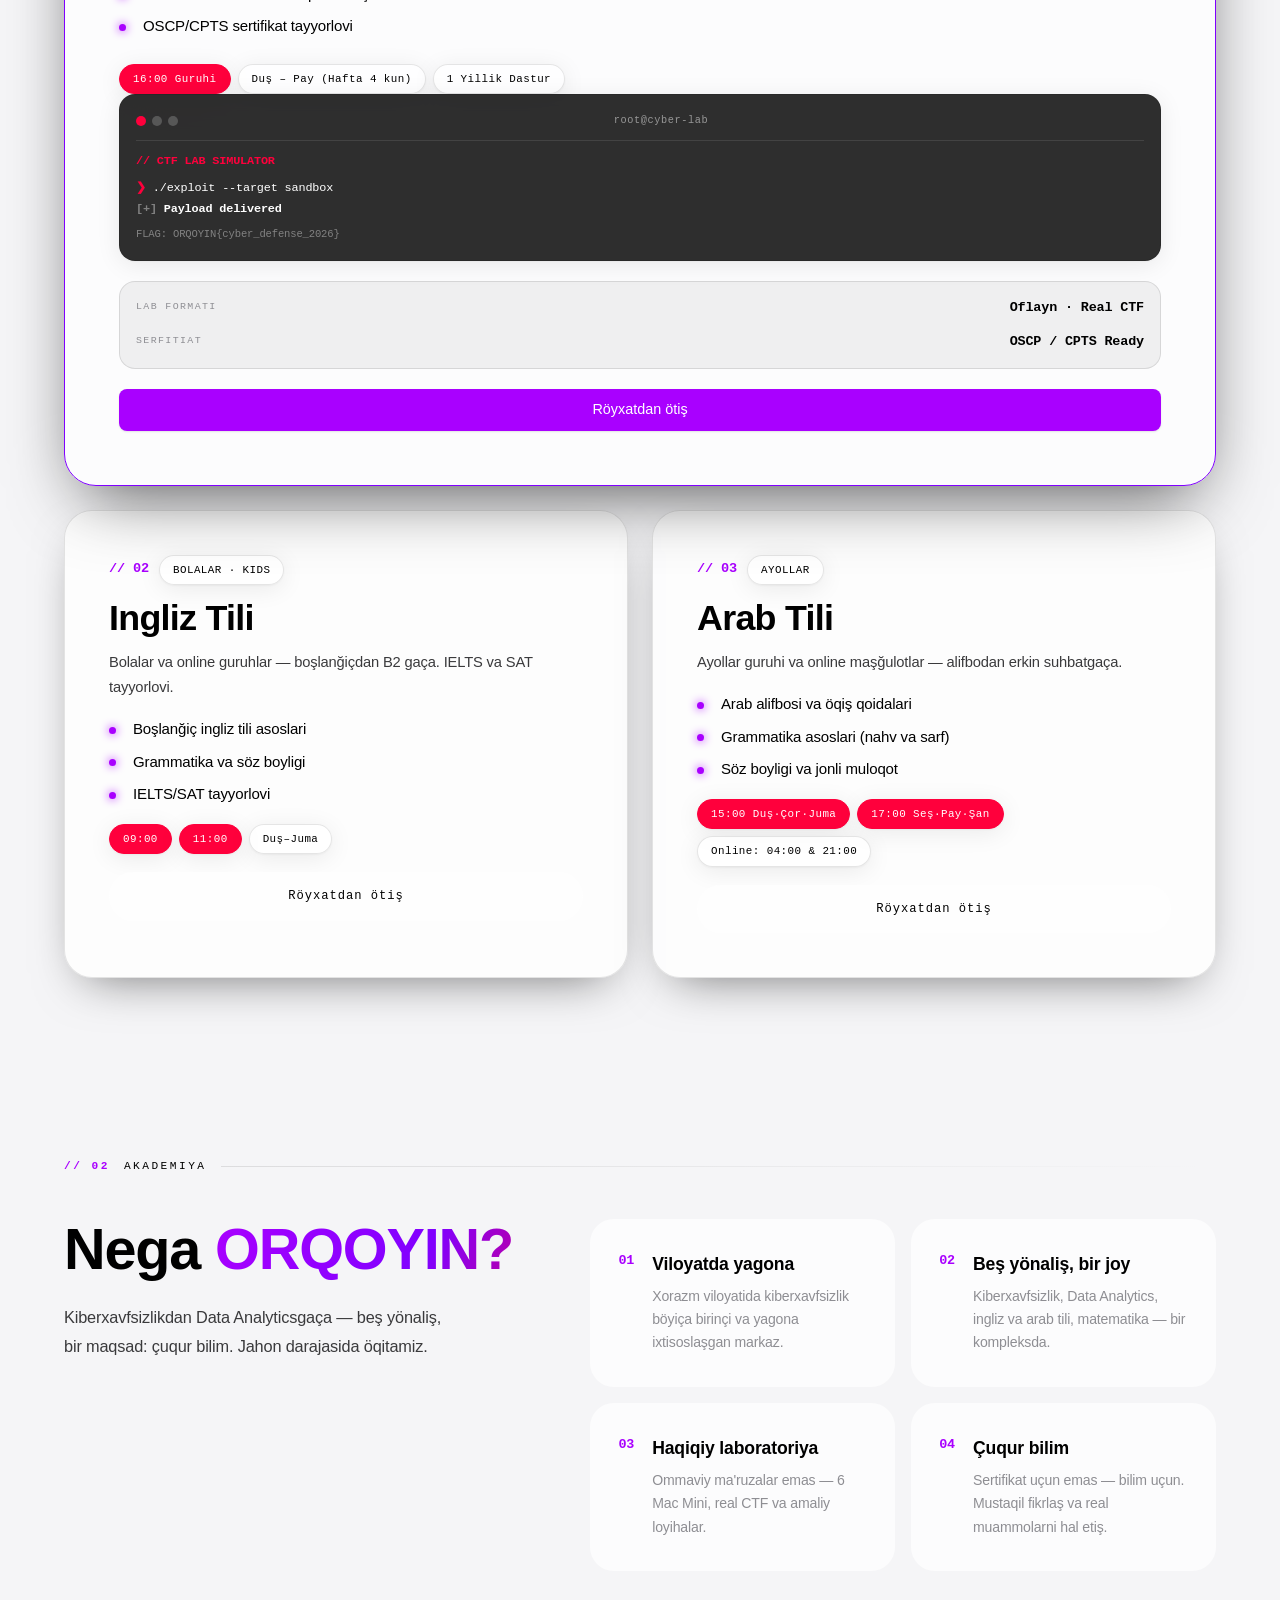
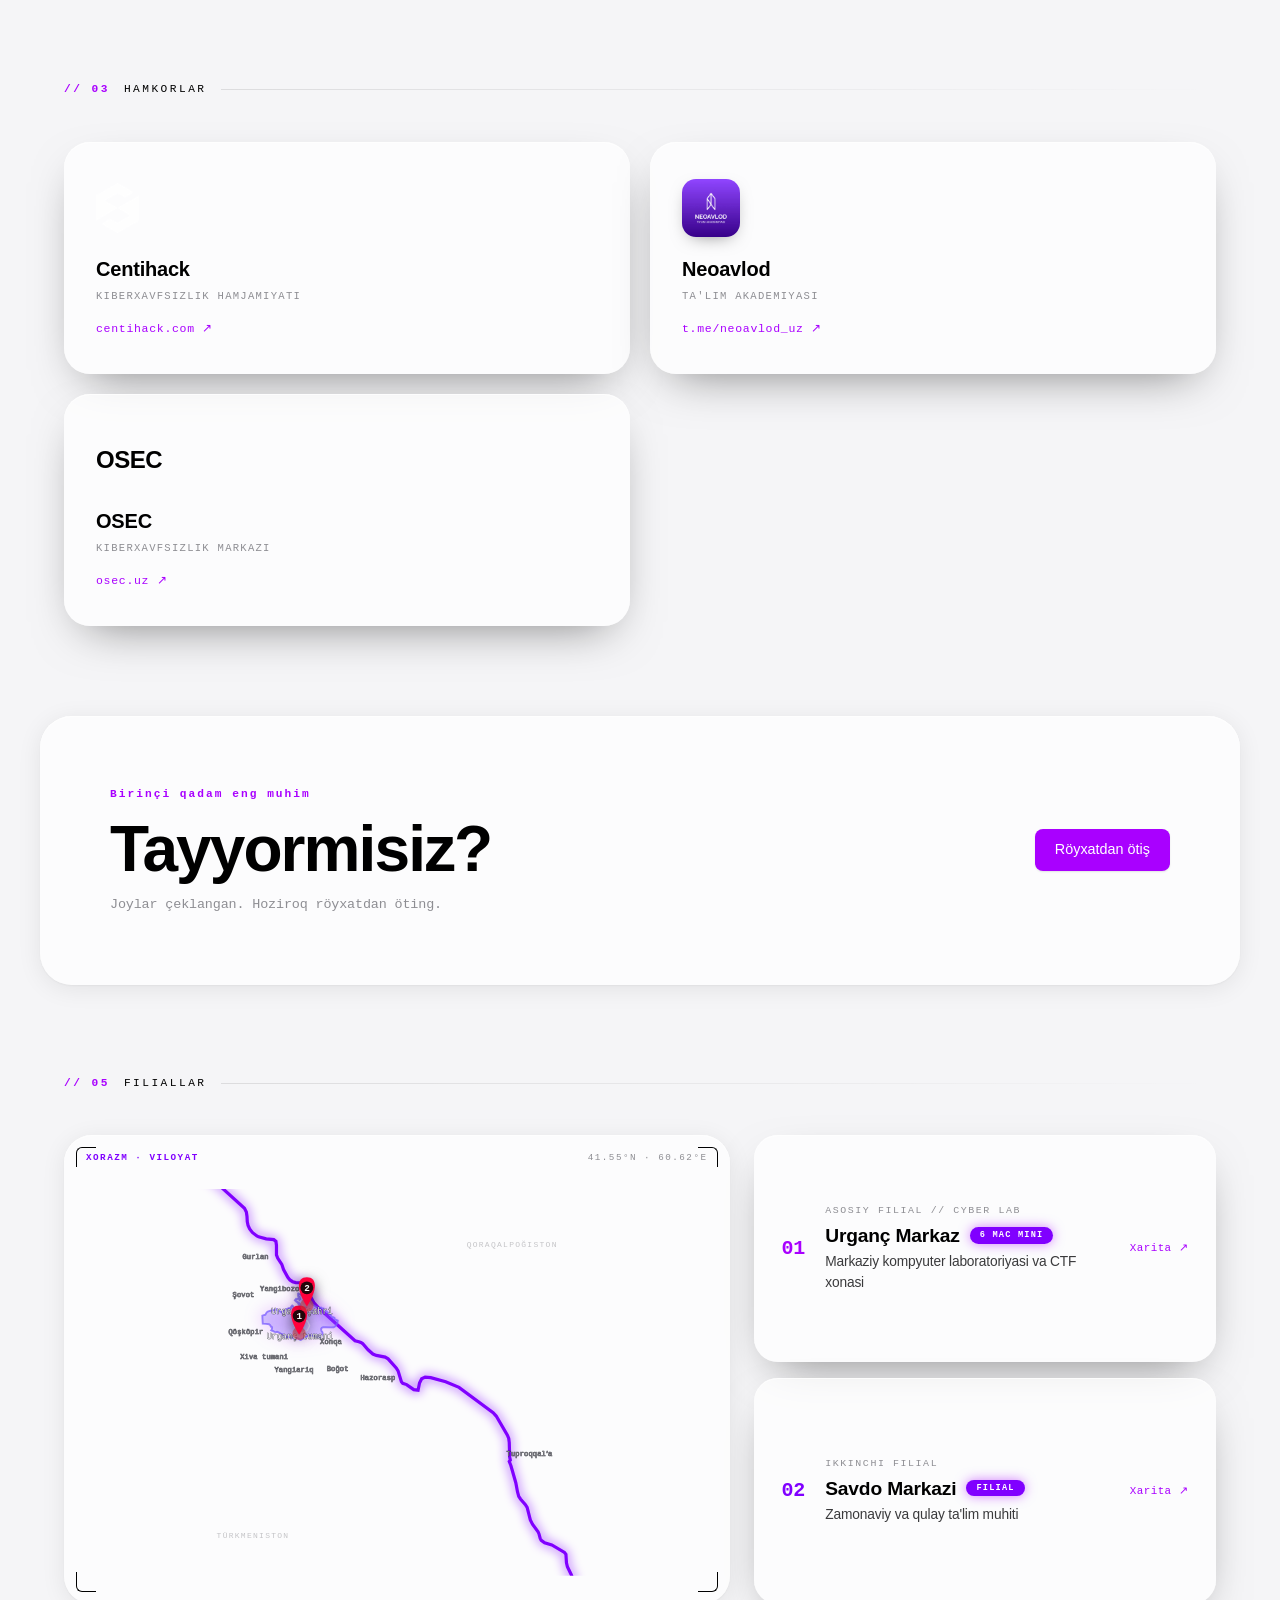
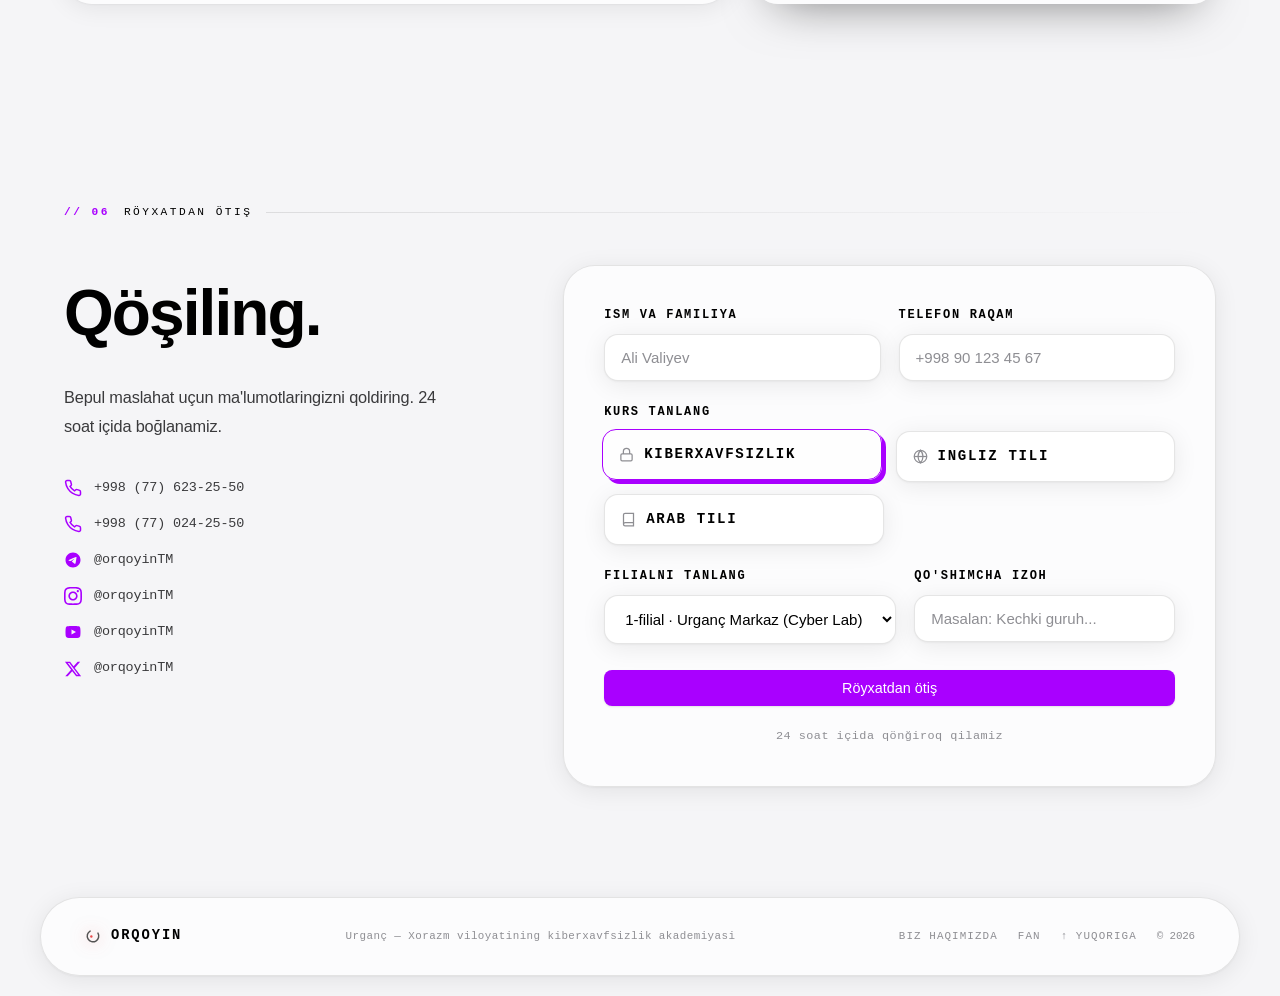
==== commit 06c3380d: "fix(ui): restyle the CTF LAB SIMULATOR box in flagship card to follow macOS terminal design, ensurin" ====
--- a/index.html
+++ b/index.html
@@ -13,7 +13,7 @@
     <link rel="preconnect" href="https://fonts.googleapis.com">
     <link rel="preconnect" href="https://fonts.gstatic.com" crossorigin>
     <link href="https://fonts.googleapis.com/css2?family=Space+Grotesk:wght@300;400;500;600;700;800&family=Space+Mono:wght@400;700&display=swap" rel="stylesheet">
-    <link rel="stylesheet" href="style.css?v=1787835987">
+    <link rel="stylesheet" href="style.css?v=1787836158">
 </head>
 <body>
 
@@ -183,10 +183,15 @@
 
             <div class="bento-side-panel">
                 <div class="bento-terminal-box">
-                    <p style="color:var(--c1);margin-bottom:6px;">// CTF LAB SIMULATOR</p>
-                    <p style="color:var(--t2);">$ ./exploit --target sandbox</p>
-                    <p style="color:var(--green); font-weight:700;">[✓] Payload delivered</p>
-                    <p style="color:var(--t3); font-size:.66rem;">FLAG: ORQOYIN{cyber_defense_2026}</p>
+                    <div class="term-header" style="padding: 0 0 10px 0; margin-bottom: 10px; border-bottom: 1px solid rgba(255,255,255,0.1); background: transparent;">
+                        <div class="term-dots"><span></span><span></span><span></span></div>
+                        <span class="term-title" style="color: rgba(255,255,255,0.5);">root@cyber-lab</span>
+                        <div></div>
+                    </div>
+                    <p style="color:var(--red); font-weight:700; margin-bottom:6px;">// CTF LAB SIMULATOR</p>
+                    <p style="color:#ffffff;"><span style="color:var(--red); font-weight:700;">❯</span> ./exploit --target sandbox</p>
+                    <p style="color:#ffffff; font-weight:700;"><span style="color:rgba(255,255,255,0.4);">[+]</span> Payload delivered</p>
+                    <p style="color:rgba(255,255,255,0.4); font-size:.66rem; margin-top:4px;">FLAG: ORQOYIN{cyber_defense_2026}</p>
                 </div>
                 <div class="bento-meta-strip">
                     <div class="bento-meta-item">
@@ -487,6 +492,6 @@
     <span id="toast-msg">Muvaffaqiyatli yuborildi!</span>
 </div>
 
-<script src="script.js?v=1787835987" defer></script>
+<script src="script.js?v=1787836158" defer></script>
 </body>
 </html>
--- a/style.css
+++ b/style.css
@@ -489,15 +489,8 @@
 .bento-side-panel {
     display: flex; flex-direction: column; justify-content: space-between; gap: 20px;
 }
-.bento-terminal-box {
-    border-radius: 20px; padding: 20px;
-    background: rgba(5,7,17,0.8); border: 1px solid var(--c2);
-    font-family: var(--mono); font-size: .74rem; line-height: 1.8;
-}
-.bento-meta-strip {
-    display: flex; flex-direction: column; gap: 14px; padding: 20px;
-    border-radius: 20px; background: rgba(255,255,255,0.03); border: 1px solid var(--border);
-}
+.bento-terminal-box { border-radius: 16px; padding: 16px; background: rgba(10, 10, 10, 0.85); border: 0.5px solid var(--border); box-shadow: var(--float); backdrop-filter: blur(24px); -webkit-backdrop-filter: blur(24px); font-family: var(--mono); font-size: .74rem; line-height: 1.8; overflow: hidden; }
+.bento-meta-strip { display: flex; flex-direction: column; gap: 14px; padding: 16px; border-radius: 16px; background: var(--border2); border: 0.5px solid var(--border); }
 .bento-meta-item { display: flex; justify-content: space-between; align-items: center; }
 .bento-meta-k { font-family: var(--mono); font-size: .62rem; letter-spacing: .14em; color: var(--t3); }
 .bento-meta-v { font-family: var(--mono); font-size: .84rem; font-weight: 700; color: var(--t1); }
